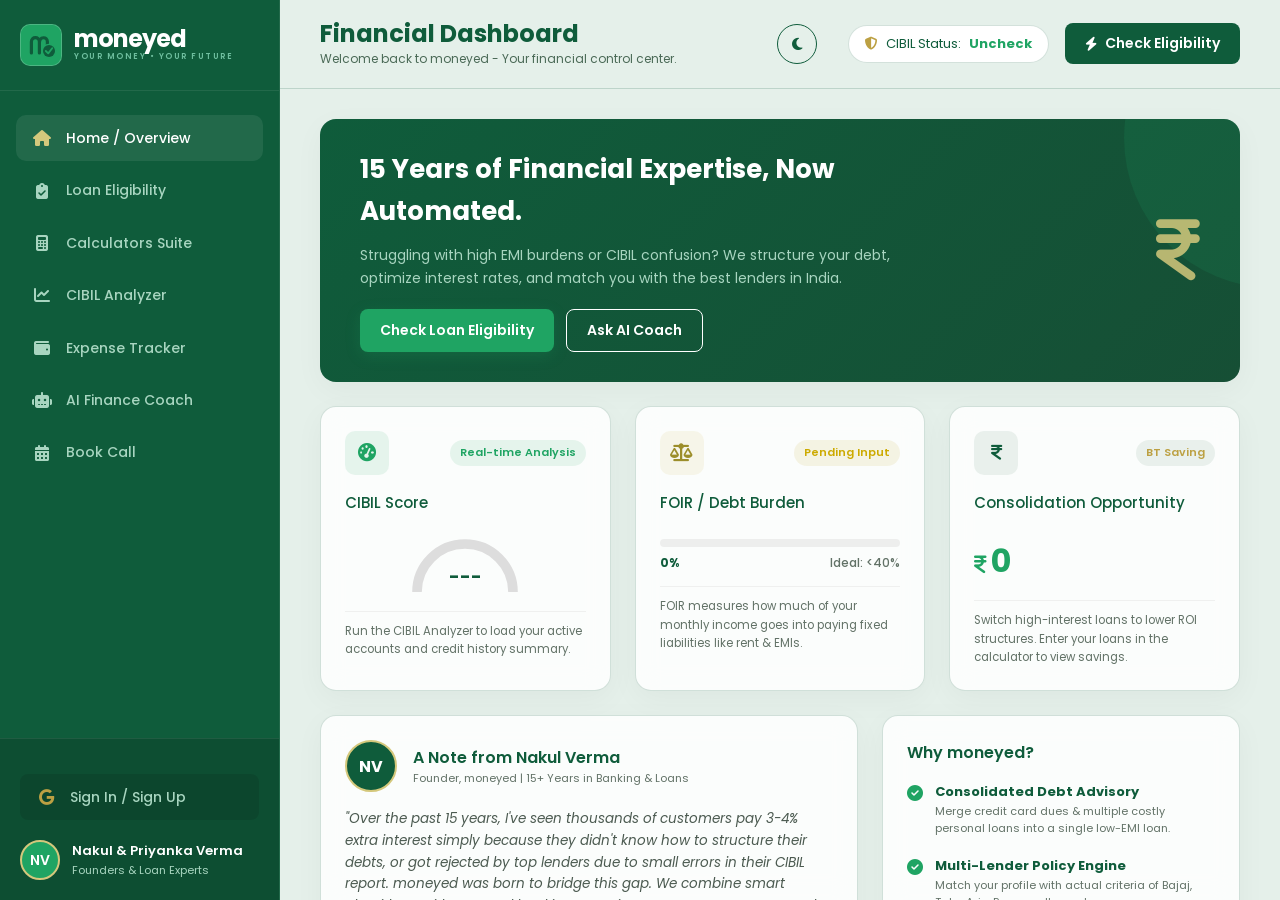
==== index.html @ 56472bcd "Initial commit for Moneyed Frontend" ====
<!DOCTYPE html>
<html lang="en">
<head>
    <meta charset="UTF-8">
    <meta name="viewport" content="width=device-width, initial-scale=1.0">
    <title>moneyed | Premium Personal Finance & Loan Structuring</title>
    <meta name="description" content="Structure your debt, check loan eligibility across top Indian lenders, optimize interest rates, and analyze your CIBIL score. 15 years of loan expertise.">
    <!-- Google Fonts -->
    <link rel="preconnect" href="https://fonts.googleapis.com">
    <link rel="preconnect" href="https://fonts.gstatic.com" crossorigin>
    <link href="https://fonts.googleapis.com/css2?family=Poppins:wght@300;400;500;600;700&display=swap" rel="stylesheet">
    <!-- FontAwesome for Premium Icons -->
    <link rel="stylesheet" href="https://cdnjs.cloudflare.com/ajax/libs/font-awesome/6.4.0/css/all.min.css">
    <!-- Chart.js for Doughnut Analytics -->
    <script src="https://cdn.jsdelivr.net/npm/chart.js"></script>
    <!-- SheetJS for Excel Export -->
    <script src="https://cdn.sheetjs.com/xlsx-latest/package/dist/xlsx.full.min.js"></script>
    <!-- Custom CSS -->
    <link rel="stylesheet" href="style.css">
    <!-- Firebase Core JS SDK (For Database Launch) -->
    <script src="https://www.gstatic.com/firebasejs/9.6.10/firebase-app-compat.js"></script>
    <script src="https://www.gstatic.com/firebasejs/9.6.10/firebase-auth-compat.js"></script>
    <script src="https://www.gstatic.com/firebasejs/9.6.10/firebase-database-compat.js"></script>
</head>
<body class="theme-deep-green">
    <div class="app-container">
        <!-- Sidebar Navigation -->
        <aside class="sidebar" id="app-sidebar">
            <div class="sidebar-header">
                <div class="logo-container" id="desktop-sidebar-toggle" style="cursor: pointer; position: relative;">
                    <div class="logo-icon">
                        <svg viewBox="0 0 100 100" class="logo-svg" style="height: 40px; width: 40px; display: block;">
                            <rect x="0" y="0" width="100" height="100" rx="25" fill="var(--logo-icon-bg)"/>
                            <path d="M 26 70 V 42 C 26 28, 46 28, 46 42 V 70 M 46 45 C 46 28, 66 28, 66 42 V 52" stroke="var(--logo-icon-fg)" stroke-width="8" stroke-linecap="round" fill="none"/>
                            <circle cx="70" cy="65" r="18" fill="var(--logo-icon-bg)"/>
                            <circle cx="70" cy="65" r="15" fill="var(--logo-icon-fg)"/>
                            <path d="M 62 65 L 68 71 L 78 58" stroke="var(--logo-icon-bg)" stroke-width="4.5" stroke-linecap="round" stroke-linejoin="round" fill="none"/>
                        </svg>
                    </div>
                    <div class="logo-text">
                        <span class="brand-name">moneyed</span>
                        <span class="brand-tagline">YOUR MONEY • YOUR FUTURE</span>
                    </div>
                    <div class="sidebar-toggle-btn">
                        <i class="fa-solid fa-chevron-left"></i>
                    </div>
                </div>
            </div>
            
            <nav class="sidebar-menu">
                <ul class="nav-list">
                    <li class="nav-item active" data-tab="home-tab">
                        <a href="#" class="nav-link"><i class="fa-solid fa-house"></i><span>Home / Overview</span></a>
                    </li>
                    <li class="nav-item" data-tab="eligibility-tab">
                        <a href="#" class="nav-link"><i class="fa-solid fa-clipboard-check"></i><span>Loan Eligibility</span></a>
                    </li>
                    <li class="nav-item" data-tab="calculators-tab">
                        <a href="#" class="nav-link"><i class="fa-solid fa-calculator"></i><span>Calculators Suite</span></a>
                    </li>
                    <li class="nav-item" data-tab="cibil-tab">
                        <a href="#" class="nav-link"><i class="fa-solid fa-chart-line"></i><span>CIBIL Analyzer</span></a>
                    </li>
                    <li class="nav-item" data-tab="expenses-tab">
                        <a href="#" class="nav-link"><i class="fa-solid fa-wallet"></i><span>Expense Tracker</span></a>
                    </li>
                    <li class="nav-item" data-tab="ai-coach-tab">
                        <a href="#" class="nav-link"><i class="fa-solid fa-robot"></i><span>AI Finance Coach</span></a>
                    </li>
                    <li class="nav-item" data-tab="booking-tab">
                        <a href="#" class="nav-link"><i class="fa-solid fa-calendar-days"></i><span>Book Call</span></a>
                    </li>
                    <li class="nav-item" data-tab="crm-tab" id="nav-crm-item" style="display: none;">
                        <a href="#" class="nav-link"><i class="fa-solid fa-briefcase"></i><span>CRM Console</span></a>
                    </li>
                </ul>
            </nav>
            
            <div class="sidebar-footer">
                <ul class="nav-list" style="margin-top: 15px;">
                    <li class="nav-item" id="login-btn-container" onclick="openLoginModal()" style="cursor: pointer; background: rgba(0,0,0,0.1); border-radius: 8px;">
                        <a class="nav-link"><i class="fa-brands fa-google text-gold"></i><span>Sign In / Sign Up</span></a>
                    </li>
                </ul>
                <div class="founder-profile margin-top-md">
                    <div class="profile-avatar">NV</div>
                    <div class="profile-info">
                        <p class="profile-name" style="font-size: 13px;">Nakul & Priyanka Verma</p>
                        <p class="profile-title">Founders & Loan Experts</p>
                    </div>
                </div>
            </div>
        </aside>

        <!-- Main Content Area -->
        <main class="main-content">
            <!-- Top Header Bar -->
            <header class="top-header">
                <div class="mobile-toggle" id="sidebar-toggle">
                    <i class="fa-solid fa-bars"></i>
                </div>
                <div class="header-welcome">
                    <h1 id="page-title">Financial Dashboard</h1>
                    <p class="header-subtitle">Welcome back to moneyed - Your financial control center.</p>
                </div>
                <div class="header-actions">
                    <button class="btn btn-outline" id="theme-toggle-btn" onclick="toggleTheme()" style="border-radius: 50%; width: 40px; height: 40px; padding: 0; display: flex; justify-content: center; align-items: center; margin-right: 15px;">
                        <i class="fa-solid fa-moon"></i>
                    </button>
                    <div class="cibil-pill shadow-soft">
                        <i class="fa-solid fa-shield-halved text-gold"></i>
                        <span>CIBIL Status: </span>
                        <strong id="topbar-cibil">Uncheck</strong>
                    </div>
                    <button class="btn btn-primary" id="topbar-cta" onclick="switchTab('eligibility-tab')">
                        <i class="fa-solid fa-bolt"></i> Check Eligibility
                    </button>
                </div>
            </header>

            <!-- Active Tab Container -->
            <div class="tab-content-container" id="tab-container">
                
                <!-- 1. HOME / OVERVIEW TAB -->
                <section class="tab-pane active" id="home-tab">
                    <div class="welcome-banner">
                        <div class="banner-body">
                            <h2>15 Years of Financial Expertise, Now Automated.</h2>
                            <p>Struggling with high EMI burdens or CIBIL confusion? We structure your debt, optimize interest rates, and match you with the best lenders in India.</p>
                            <div class="banner-actions">
                                <button class="btn btn-accent" onclick="switchTab('eligibility-tab')">Check Loan Eligibility</button>
                                <button class="btn btn-outline-white" onclick="switchTab('ai-coach-tab')">Ask AI Coach</button>
                            </div>
                        </div>
                        <div class="banner-visual">
                            <i class="fa-solid fa-indian-rupee-sign banner-big-icon animated-rupee"></i>
                        </div>
                    </div>

                    <!-- Metrics Grid -->
                    <div class="grid-3">
                        <div class="glass-card metric-card">
                            <div class="card-icon-header">
                                <div class="metric-icon green-bg"><i class="fa-solid fa-gauge-high"></i></div>
                                <span class="badge text-green">Real-time Analysis</span>
                            </div>
                            <h3>CIBIL Score</h3>
                            <div class="meter-wrapper">
                                <div class="cibil-dial">
                                    <svg viewBox="0 0 100 50" class="dial-svg">
                                        <path d="M 10 50 A 40 40 0 0 1 90 50" fill="none" stroke="#ddd" stroke-width="8" stroke-linecap="round"/>
                                        <path d="M 10 50 A 40 40 0 0 1 90 50" fill="none" stroke="var(--brand-green)" stroke-width="8" stroke-linecap="round" id="cibil-dial-fill" stroke-dasharray="126" stroke-dashoffset="126"/>
                                    </svg>
                                    <div class="dial-value" id="home-cibil-val">---</div>
                                </div>
                            </div>
                            <p class="metric-desc" id="home-cibil-desc">Run the CIBIL Analyzer to load your active accounts and credit history summary.</p>
                        </div>

                        <div class="glass-card metric-card">
                            <div class="card-icon-header">
                                <div class="metric-icon yellow-bg"><i class="fa-solid fa-scale-balanced"></i></div>
                                <span class="badge text-yellow" id="home-foir-badge">Pending Input</span>
                            </div>
                            <h3>FOIR / Debt Burden</h3>
                            <div class="foir-visual">
                                <div class="progress-bar-container">
                                    <div class="progress-bar-fill" id="home-foir-bar" style="width: 0%"></div>
                                </div>
                                <div class="foir-stats">
                                    <span class="foir-val" id="home-foir-val">0%</span>
                                    <span class="foir-limit">Ideal: <40%</span>
                                </div>
                            </div>
                            <p class="metric-desc" id="home-foir-desc">FOIR measures how much of your monthly income goes into paying fixed liabilities like rent & EMIs.</p>
                        </div>

                        <div class="glass-card metric-card">
                            <div class="card-icon-header">
                                <div class="metric-icon gold-bg"><i class="fa-solid fa-indian-rupee-sign animated-rupee"></i></div>
                                <span class="badge text-gold">BT Saving</span>
                            </div>
                            <h3>Consolidation Opportunity</h3>
                            <div class="savings-display">
                                <span class="currency-symbol"><i class="fa-solid fa-indian-rupee-sign"></i></span>
                                <span class="savings-amount" id="home-savings-val">0</span>
                            </div>
                            <p class="metric-desc" id="home-savings-desc">Switch high-interest loans to lower ROI structures. Enter your loans in the calculator to view savings.</p>
                        </div>
                    </div>

                    <!-- Founder Trust & Feature Grid -->
                    <div class="trust-grid">
                        <div style="display: grid; grid-template-columns: repeat(auto-fit, minmax(300px, 1fr)); gap: 20px;">
                            <div class="glass-card trust-card">
                                <div class="trust-header">
                                    <div class="avatar-large">NV</div>
                                    <div>
                                        <h4>A Note from Nakul Verma</h4>
                                        <p class="subtitle">Founder, moneyed | 15+ Years in Banking & Loans</p>
                                    </div>
                                </div>
                                <p class="trust-quote">"Over the past 15 years, I've seen thousands of customers pay 3-4% extra interest simply because they didn't know how to structure their debts, or got rejected by top lenders due to small errors in their CIBIL report. moneyed was born to bridge this gap. We combine smart algorithms with personal banking expertise to structure your personal finance and loans so you pay the absolute minimum interest."</p>
                                <div class="trust-stats">
                                    <div class="t-stat">
                                        <h5>15+</h5>
                                        <span>Years Experience</span>
                                    </div>
                                    <div class="t-stat">
                                        <h5><i class="fa-solid fa-indian-rupee-sign"></i>500Cr+</h5>
                                        <span>Disbursals Guided</span>
                                    </div>
                                    <div class="t-stat">
                                        <h5>5000+</h5>
                                        <span>Clients Served</span>
                                    </div>
                                </div>
                            </div>

                            <div class="glass-card trust-card">
                                <div class="trust-header">
                                    <div class="avatar-large" style="background: linear-gradient(135deg, #10b981 0%, #047857 100%);">PV</div>
                                    <div>
                                        <h4>A Note from Priyanka Verma</h4>
                                        <p class="subtitle">Co-Founder, moneyed | 10+ Years in Banking Intelligence</p>
                                    </div>
                                </div>
                                <p class="trust-quote">"With over a decade of deep banking intelligence, I've realized that true financial freedom isn't just about earning more, it's about optimizing what you owe. At moneyed, we're bringing elite financial structuring directly to you. Our mission is to pass on our deep institutional knowledge and intelligence to ensure that you are always one step ahead in your financial journey."</p>
                                <div class="trust-stats">
                                    <div class="t-stat">
                                        <h5>10+</h5>
                                        <span>Years Experience</span>
                                    </div>
                                    <div class="t-stat">
                                        <h5><i class="fa-solid fa-brain"></i></h5>
                                        <span>Banking Intelligence</span>
                                    </div>
                                    <div class="t-stat">
                                        <h5><i class="fa-solid fa-shield-halved"></i></h5>
                                        <span>Risk Mitigation</span>
                                    </div>
                                </div>
                            </div>
                        </div>

                        <div class="glass-card feature-highlights">
                            <h4>Why moneyed?</h4>
                            <ul class="feature-checklist">
                                <li>
                                    <i class="fa-solid fa-circle-check text-green"></i>
                                    <div>
                                        <strong>Consolidated Debt Advisory</strong>
                                        <p>Merge credit card dues & multiple costly personal loans into a single low-EMI loan.</p>
                                    </div>
                                </li>
                                <li>
                                    <i class="fa-solid fa-circle-check text-green"></i>
                                    <div>
                                        <strong>Multi-Lender Policy Engine</strong>
                                        <p>Match your profile with actual criteria of Bajaj, Tata, Axis, Poonawalla, and more.</p>
                                    </div>
                                </li>
                                <li>
                                    <i class="fa-solid fa-circle-check text-green"></i>
                                    <div>
                                        <strong>Compliant & Consent-Driven</strong>
                                        <p>We respect the DPDP Act. Your financial details are safe, secure, and used only with consent.</p>
                                    </div>
                                </li>
                            </ul>
                        </div>
                    </div>
                </section>

                <!-- 2. LOAN ELIGIBILITY TAB -->
                <section class="tab-pane" id="eligibility-tab">
                    <div class="glass-card main-form-card">
                        <div class="wizard-header">
                            <h2>Loan Eligibility Check</h2>
                            <p>Find out which top lenders will approve your loan request instantly based on credit parameters.</p>
                            <!-- Wizard Steps Indicators -->
                            <div class="wizard-steps">
                                <div class="step-indicator active" id="step-ind-1"><span>1</span> Personal</div>
                                <div class="step-indicator" id="step-ind-2"><span>2</span> Income</div>
                                <div class="step-indicator" id="step-ind-3"><span>3</span> Credit</div>
                            </div>
                        </div>

                        <form id="eligibility-form" onsubmit="event.preventDefault();">
                            <!-- Wizard Step 1: Personal Details -->
                            <div class="wizard-step active" id="wizard-step-1">
                                <div class="form-grid">
                                    <div class="form-group">
                                        <label for="elig-name">Full Name *</label>
                                        <input type="text" id="elig-name" class="form-input" placeholder="e.g. Rahul Sharma" required>
                                    </div>
                                    <div class="form-group">
                                        <label for="elig-phone">Mobile Number *</label>
                                        <input type="tel" id="elig-phone" class="form-input" placeholder="10-digit number" pattern="[0-9]{10}" required>
                                    </div>
                                    <div class="form-group position-relative">
                                        <label for="elig-city">City *</label>
                                        <input type="text" id="elig-city" class="form-input" placeholder="Type city name..." autocomplete="off" required>
                                        <div id="city-autocomplete-list" class="autocomplete-items hidden"></div>
                                    </div>
                                    <div class="form-group">
                                        <label for="elig-emp-type">Employment Type *</label>
                                        <select id="elig-emp-type" class="form-input" required>
                                            <option value="">Select Option</option>
                                            <option value="salaried">Salaried Employee</option>
                                            <option value="self-employed">Self Employed / Business</option>
                                        </select>
                                    </div>
                                </div>
                                <div class="wizard-buttons">
                                    <div></div> <!-- spacer -->
                                    <button type="button" class="btn btn-primary" onclick="nextWizardStep(2)">Next <i class="fa-solid fa-arrow-right"></i></button>
                                </div>
                            </div>

                            <!-- Wizard Step 2: Income & Employment -->
                            <div class="wizard-step" id="wizard-step-2">
                                <div class="form-grid">
                                    <div class="form-group" id="group-income">
                                        <label for="elig-income" id="label-income">Net Monthly Take-Home (<i class="fa-solid fa-indian-rupee-sign" style="font-size: 0.9em;"></i>) *</label>
                                        <input type="number" id="elig-income" class="form-input" placeholder="e.g. 75000" min="0" required>
                                    </div>
                                    <div class="form-group">
                                        <label for="elig-company" id="label-company">Company Name *</label>
                                        <input type="text" id="elig-company" class="form-input" placeholder="e.g. TCS, Infosys" required>
                                    </div>
                                    <div class="form-group" id="group-company-cat">
                                        <label for="elig-company-cat">Employer Category *</label>
                                        <select id="elig-company-cat" class="form-input">
                                            <option value="A">Category A (Top Corporate / MNC)</option>
                                            <option value="B">Category B (Mid Size / Public Ltd)</option>
                                            <option value="C">Category C (Small Enterprises)</option>
                                            <option value="D">Others / Proprietary</option>
                                        </select>
                                    </div>
                                    <div class="form-group" id="group-business-type" style="display: none;">
                                        <label for="elig-business-type">Business Type *</label>
                                        <select id="elig-business-type" class="form-input">
                                            <option value="Proprietorship">Proprietorship</option>
                                            <option value="Partnership">Partnership</option>
                                            <option value="Pvt Ltd">Pvt Ltd</option>
                                            <option value="LLP">LLP</option>
                                        </select>
                                    </div>
                                    <div class="form-group" id="group-vintage" style="display: none;">
                                        <label for="elig-vintage">Business Vintage (Years) *</label>
                                        <input type="number" id="elig-vintage" class="form-input" placeholder="e.g. 3" min="0">
                                    </div>
                                    <div class="form-group">
                                        <label for="elig-loan-req">Required Loan Amount (<i class="fa-solid fa-indian-rupee-sign" style="font-size: 0.9em;"></i>) *</label>
                                        <input type="number" id="elig-loan-req" class="form-input" placeholder="e.g. 500000" min="0" required>
                                    </div>
                                </div>
                                <div class="wizard-buttons">
                                    <button type="button" class="btn btn-outline" onclick="prevWizardStep(1)"><i class="fa-solid fa-arrow-left"></i> Previous</button>
                                    <button type="button" class="btn btn-primary" onclick="nextWizardStep(3)">Next <i class="fa-solid fa-arrow-right"></i></button>
                                </div>
                            </div>

                            <!-- Wizard Step 3: Credit & Pincode -->
                            <div class="wizard-step" id="wizard-step-3">
                                <div class="form-grid">
                                    <div class="form-group">
                                        <label for="elig-cibil">Estimated CIBIL Score *</label>
                                        <input type="number" id="elig-cibil" class="form-input" placeholder="e.g. 750" min="300" max="900" required>
                                        <small class="form-hint">Don't know? Guess or use the CIBIL Analyzer tab.</small>
                                    </div>
                                    <div class="form-group">
                                        <label for="elig-obligations">Total Existing Monthly EMIs (<i class="fa-solid fa-indian-rupee-sign" style="font-size: 0.9em;"></i>) *</label>
                                        <input type="number" id="elig-obligations" class="form-input" placeholder="Total of all current loan EMIs" min="0" required>
                                    </div>
                                    <div class="form-group">
                                        <label for="elig-pincode">Pincode *</label>
                                        <input type="text" id="elig-pincode" class="form-input" placeholder="6-digit pincode" pattern="[0-9]{6}" required>
                                    </div>
                                </div>
                                
                                <div class="consent-box">
                                    <label class="checkbox-container">
                                        <input type="checkbox" id="elig-consent" required>
                                        <span class="checkmark-box"></span>
                                        <span class="consent-text">I authorize moneyed to check my eligibility and store this information securely in compliance with the DPDP Act. We do not sell your data.</span>
                                    </label>
                                </div>

                                <div class="wizard-buttons">
                                    <button type="button" class="btn btn-outline" onclick="prevWizardStep(2)"><i class="fa-solid fa-arrow-left"></i> Previous</button>
                                    <button type="submit" class="btn btn-accent" id="submit-eligibility-btn" onclick="processEligibility()">Calculate Eligibility <i class="fa-solid fa-calculator"></i></button>
                                </div>
                            </div>
                        </form>
                    </div>

                    <!-- Eligibility Results Panel (Hidden initially) -->
                    <div id="eligibility-results" class="results-panel hidden">
                        <div class="glass-card">
                            <div class="results-header">
                                <div>
                                    <h3>Eligibility Engine Results</h3>
                                    <p>Based on your profile details and lender algorithms.</p>
                                </div>
                                <div class="lead-id-pill">Lead Registered</div>
                            </div>
                            
                            <div class="summary-pill-container">
                                <div class="summary-pill">
                                    <span>Net Salary: </span>
                                    <strong id="res-salary"><i class="fa-solid fa-indian-rupee-sign"></i>0</strong>
                                </div>
                                <div class="summary-pill">
                                    <span>Current FOIR: </span>
                                    <strong id="res-foir">0%</strong>
                                </div>
                                <div class="summary-pill">
                                    <span>Estimated CIBIL: </span>
                                    <strong id="res-cibil">0</strong>
                                </div>
                            </div>

                            <div class="lender-matches-list" id="lender-matches-list">
                                <!-- Matched lenders injected here by Javascript -->
                            </div>

                            <div class="elig-cta-box">
                                <div class="cta-text">
                                    <h4>Need a Customized Debt Structure or Help?</h4>
                                    <p>Talk directly with Nakul Verma to optimize your eligibility, consolidate existing liabilities, or complete manual submission.</p>
                                </div>
                                <button class="btn btn-accent" onclick="switchTab('booking-tab')"><i class="fa-solid fa-calendar-check"></i> Book Advisory Call</button>
                            </div>
                        </div>
                    </div>
                </section>

                <!-- 3. CALCULATORS SUITE TAB -->
                <section class="tab-pane" id="calculators-tab">
                    <!-- Calculator Sub Navigation -->
                    <div class="calculator-sub-tabs">
                        <button class="sub-tab-btn active" data-subtab="emi-calc-pane">EMI Calculator</button>
                        <button class="sub-tab-btn" data-subtab="bt-calc-pane">Balance Transfer Savings</button>
                        <button class="sub-tab-btn" data-subtab="foir-calc-pane">FOIR Calculator</button>
                        <button class="sub-tab-btn" data-subtab="part-payment-calc-pane">Part-Payment Calculator</button>
                        <button class="sub-tab-btn" data-subtab="od-calc-pane">Hybrid OD Calculator</button>
                    </div>

                    <!-- SUB-PANE 1: EMI CALCULATOR -->
                    <div class="sub-tab-pane active" id="emi-calc-pane">
                        <div class="grid-2">
                            <div class="glass-card">
                                <h3>EMI Calculator</h3>
                                <p class="card-subtitle">Calculate monthly payments, total interest, and payout breakups.</p>
                                
                                <div class="form-group margin-top-md">
                                    <div class="slider-header">
                                        <label for="emi-amount">Loan Amount (<i class="fa-solid fa-indian-rupee-sign" style="font-size: 0.9em;"></i>)</label>
                                        <span class="slider-val-box"><i class="fa-solid fa-indian-rupee-sign" style="font-size: 0.9em; margin-right: 2px;"></i> <input type="number" id="emi-amount-val" value="500000" min="10000" max="10000000"></span>
                                    </div>
                                    <input type="range" id="emi-amount" class="slider-input" min="10000" max="5000000" step="10000" value="500000">
                                </div>

                                <div class="form-group">
                                    <div class="slider-header">
                                        <label for="emi-roi">Rate of Interest (% p.a.)</label>
                                        <span class="slider-val-box"><input type="number" id="emi-roi-val" value="10.5" step="0.1" min="5" max="36">%</span>
                                    </div>
                                    <input type="range" id="emi-roi" class="slider-input" min="5" max="25" step="0.1" value="10.5">
                                </div>

                                <div class="form-group">
                                    <div class="slider-header">
                                        <label for="emi-tenure">Tenure (Years)</label>
                                        <span class="slider-val-box"><input type="number" id="emi-tenure-val" value="5" min="1" max="30"> Yrs</span>
                                    </div>
                                    <input type="range" id="emi-tenure" class="slider-input" min="1" max="25" step="1" value="5">
                                </div>
                            </div>

                            <div class="glass-card flex-center-content">
                                <div class="calculator-results-box text-center">
                                    <h4>Your Monthly EMI</h4>
                                    <div class="emi-display"><i class="fa-solid fa-indian-rupee-sign"></i> <span id="calc-emi-result">10,747</span></div>
                                    
                                    <div class="calc-breakdown-grid">
                                        <div class="breakdown-item">
                                            <span>Principal Amount</span>
                                            <strong id="calc-principal-result"><i class="fa-solid fa-indian-rupee-sign" style="font-size: 0.9em; margin-right: 2px;"></i>5,00,000</strong>
                                        </div>
                                        <div class="breakdown-item">
                                            <span>Total Interest</span>
                                            <strong class="text-gold" id="calc-interest-result"><i class="fa-solid fa-indian-rupee-sign" style="font-size: 0.9em; margin-right: 2px;"></i>1,44,817</strong>
                                        </div>
                                        <div class="breakdown-item">
                                            <span>Total Payable</span>
                                            <strong class="text-green" id="calc-payable-result"><i class="fa-solid fa-indian-rupee-sign" style="font-size: 0.9em; margin-right: 2px;"></i>6,44,817</strong>
                                        </div>
                                    </div>
                                    <button class="btn btn-primary margin-top-md" onclick="switchTab('eligibility-tab')">Check Lender Match</button>
                                </div>
                            </div>
                        </div>
                        
                        <!-- Amortization Schedule -->
                        <div class="schedule-container margin-top-lg glass-card" id="emi-schedule-container">
                            <div class="schedule-header flex-between" style="display: flex; justify-content: space-between; align-items: center; margin-bottom: 1rem;">
                                <h3>Amortization Schedule</h3>
                                <div class="export-actions" style="display: flex; gap: 0.5rem;">
                                    <button class="btn btn-outline" style="padding: 0.4rem 0.8rem; font-size: 0.9em;" onclick="exportSchedule('emi', 'pdf')"><i class="fa-solid fa-file-pdf text-red" style="color: #dc3545;"></i> PDF</button>
                                    <button class="btn btn-outline" style="padding: 0.4rem 0.8rem; font-size: 0.9em;" onclick="exportSchedule('emi', 'excel')"><i class="fa-solid fa-file-excel text-green" style="color: #198754;"></i> Excel</button>
                                </div>
                            </div>
                            <div class="table-responsive" style="overflow-x: auto; max-height: 400px;">
                                <table class="schedule-table w-100" id="emi-schedule-table">
                                    <thead>
                                        <tr>
                                            <th>Month</th>
                                            <th>Opening Bal</th>
                                            <th>EMI</th>
                                            <th>Interest</th>
                                            <th>Principal</th>
                                            <th>Closing Bal</th>
                                        </tr>
                                    </thead>
                                    <tbody id="emi-schedule-body">
                                    </tbody>
                                </table>
                            </div>
                        </div>
                    </div>

                    <!-- SUB-PANE 2: BALANCE TRANSFER / DEBT CONSOLIDATION -->
                    <div class="sub-tab-pane" id="bt-calc-pane">
                        <div class="grid-2">
                            <div class="glass-card">
                                <h3>Debt Consolidation & Balance Transfer Saver</h3>
                                <p class="card-subtitle">Calculate how much money you can save by moving high cost debts to a consolidated structure.</p>
                                
                                <div class="form-group margin-top-md">
                                    <label for="bt-current-pos">Outstanding Principal Amount (<i class="fa-solid fa-indian-rupee-sign" style="font-size: 0.9em;"></i>)</label>
                                    <input type="number" id="bt-current-pos" class="form-input" placeholder="e.g. 800000" value="800000">
                                </div>
                                <div class="form-grid">
                                    <div class="form-group">
                                        <label for="bt-current-roi">Current Interest Rate (% p.a.)</label>
                                        <input type="number" id="bt-current-roi" class="form-input" placeholder="e.g. 16.5" value="16.5" step="0.1">
                                    </div>
                                    <div class="form-group">
                                        <label for="bt-current-months">Remaining Tenure (Months)</label>
                                        <input type="number" id="bt-current-months" class="form-input" placeholder="e.g. 48" value="48">
                                    </div>
                                </div>
                                <hr class="divider">
                                <div class="form-grid">
                                    <div class="form-group">
                                        <label for="bt-target-roi">New/Target Interest Rate (% p.a.)</label>
                                        <input type="number" id="bt-target-roi" class="form-input" placeholder="e.g. 10.75" value="10.75" step="0.1">
                                    </div>
                                    <div class="form-group">
                                        <label for="bt-target-months">New Tenure (Months)</label>
                                        <input type="number" id="bt-target-months" class="form-input" placeholder="Keep same or consolidate" value="48">
                                    </div>
                                </div>
                            </div>

                            <div class="glass-card flex-center-content bg-gradient-premium">
                                <div class="calculator-results-box text-center">
                                    <i class="fa-solid fa-indian-rupee-sign animated-rupee visual-icon-glow"></i>
                                    <h4>Total Interest Savings</h4>
                                    <div class="savings-large"><i class="fa-solid fa-indian-rupee-sign"></i> <span id="bt-savings-result">1,09,475</span></div>
                                    
                                    <div class="calc-breakdown-grid margin-top-md">
                                        <div class="breakdown-item">
                                            <span>Current EMI</span>
                                            <strong id="bt-current-emi"><i class="fa-solid fa-indian-rupee-sign" style="font-size: 0.9em; margin-right: 2px;"></i>23,017</strong>
                                        </div>
                                        <div class="breakdown-item">
                                            <span>New EMI</span>
                                            <strong class="text-green" id="bt-new-emi"><i class="fa-solid fa-indian-rupee-sign" style="font-size: 0.9em; margin-right: 2px;"></i>20,578</strong>
                                        </div>
                                        <div class="breakdown-item">
                                            <span>Monthly Saved</span>
                                            <strong class="text-gold" id="bt-monthly-saving"><i class="fa-solid fa-indian-rupee-sign" style="font-size: 0.9em; margin-right: 2px;"></i>2,439 / mo</strong>
                                        </div>
                                    </div>
                                    <p class="savings-disclaimer">By restructuring, your overall loan interest burden drops, yielding a net positive cash flow immediately.</p>
                                    <button class="btn btn-accent" onclick="applyForBT()"><i class="fa-solid fa-arrow-right-arrow-left"></i> Apply for Balance Transfer</button>
                                </div>
                            </div>
                        </div>
                    </div>

                    <!-- SUB-PANE 3: FOIR CALCULATOR -->
                    <div class="sub-tab-pane" id="foir-calc-pane">
                        <div class="grid-2">
                            <div class="glass-card">
                                <h3>FOIR (Fixed Obligation to Income Ratio)</h3>
                                <p class="card-subtitle">Lenders check FOIR to decide your repayment capacity. Keeping it below 40% ensures high approval rates.</p>
                                
                                <div class="form-group margin-top-md">
                                    <label for="foir-income">Net Monthly Income (<i class="fa-solid fa-indian-rupee-sign" style="font-size: 0.9em;"></i>)</label>
                                    <input type="number" id="foir-income" class="form-input" value="100000" id="foir-income-input">
                                </div>
                                <div class="form-grid">
                                    <div class="form-group">
                                        <label for="foir-rent">Rent / Home Loan EMI (<i class="fa-solid fa-indian-rupee-sign" style="font-size: 0.9em;"></i>)</label>
                                        <input type="number" id="foir-rent" class="form-input" value="20000" id="foir-rent-input">
                                    </div>
                                    <div class="form-group">
                                        <label for="foir-other-emi">Other Active EMIs (<i class="fa-solid fa-indian-rupee-sign" style="font-size: 0.9em;"></i>)</label>
                                        <input type="number" id="foir-other-emi" class="form-input" value="15000" id="foir-other-emi-input">
                                    </div>
                                </div>
                                <div class="form-group">
                                    <label for="foir-cc-due">Credit Cards Outstanding Total (<i class="fa-solid fa-indian-rupee-sign" style="font-size: 0.9em;"></i>)</label>
                                    <input type="number" id="foir-cc-due" class="form-input" value="40000" id="foir-cc-due-input">
                                    <small class="form-hint">Lenders calculate 5% of your card outstanding as monthly obligation.</small>
                                </div>
                            </div>

                            <div class="glass-card flex-center-content">
                                <div class="calculator-results-box text-center">
                                    <h4>Your FOIR Score</h4>
                                    <div class="foir-meter-container">
                                        <div class="foir-val-big" id="foir-result-val">37%</div>
                                        <span class="badge text-green" id="foir-status-badge">Safe Profile</span>
                                    </div>
                                    
                                    <div class="foir-alert-box" id="foir-alert-text">
                                        Your fixed obligations constitute 37% of your net income. This is considered healthy, and you have significant borrowing bandwidth.
                                    </div>
                                    
                                    <button class="btn btn-outline" onclick="syncFoirToDashboard()">Sync to Dashboard</button>
                                </div>
                            </div>
                        </div>
                    </div>
                    <!-- SUB-PANE 4: PART-PAYMENT CALCULATOR -->
                    <div class="sub-tab-pane" id="part-payment-calc-pane">
                        <div class="grid-2">
                            <div class="glass-card">
                                <h3>Part-Payment Savings Calculator</h3>
                                <p class="card-subtitle">See how making a lump sum part-payment reduces your total interest and loan tenure.</p>
                                
                                <div class="form-group margin-top-md">
                                    <label for="pp-principal">Outstanding Principal (<i class="fa-solid fa-indian-rupee-sign" style="font-size: 0.9em;"></i>)</label>
                                    <input type="number" id="pp-principal" class="form-input" value="1000000">
                                </div>
                                <div class="form-grid">
                                    <div class="form-group">
                                        <label for="pp-roi">Interest Rate (% p.a.)</label>
                                        <input type="number" id="pp-roi" class="form-input" value="10.5" step="0.1">
                                    </div>
                                    <div class="form-group">
                                        <label for="pp-months">Remaining Tenure (Months)</label>
                                        <input type="number" id="pp-months" class="form-input" value="60">
                                    </div>
                                </div>
                                <hr class="divider">
                                <div class="form-group">
                                    <label>Add Custom Part Payments?</label>
                                    <select id="pp-toggle" class="form-input" onchange="window.togglePP()">
                                        <option value="no">No</option>
                                        <option value="yes">Yes, edit monthly schedule below</option>
                                    </select>
                                    <small class="form-hint margin-top-sm" style="display:block; color:var(--deep-green);">Scroll down to the Amortization Schedule to enter custom part-payments month-by-month. It will auto-calculate!</small>
                                </div>
                                <input type="hidden" id="pp-amount" value="0">
                            </div>

                            <div class="glass-card flex-center-content bg-gradient-premium">
                                <div class="calculator-results-box text-center">
                                    <i class="fa-solid fa-indian-rupee-sign animated-rupee visual-icon-glow"></i>
                                    <h4>Total Interest Saved</h4>
                                    <div class="savings-large text-green"><i class="fa-solid fa-indian-rupee-sign"></i> <span id="pp-interest-saved">0</span></div>
                                    
                                    <div class="calc-breakdown-grid margin-top-md">
                                        <div class="breakdown-item">
                                            <span>Current Interest</span>
                                            <strong id="pp-old-interest"><i class="fa-solid fa-indian-rupee-sign" style="font-size: 0.9em;"></i>0</strong>
                                        </div>
                                        <div class="breakdown-item">
                                            <span>New Interest</span>
                                            <strong id="pp-new-interest"><i class="fa-solid fa-indian-rupee-sign" style="font-size: 0.9em;"></i>0</strong>
                                        </div>
                                        <div class="breakdown-item">
                                            <span>Tenure Reduced By</span>
                                            <strong class="text-gold" id="pp-tenure-saved">0 Months</strong>
                                        </div>
                                    </div>
                                    <p class="savings-disclaimer">Assume EMI remains the same. Part-payment directly reduces principal, shortening tenure.</p>
                                </div>
                            </div>
                        </div>
                        
                        <!-- Amortization Schedule -->
                        <div class="schedule-container margin-top-lg glass-card" id="pp-schedule-container">
                            <div class="schedule-header flex-between" style="display: flex; justify-content: space-between; align-items: center; margin-bottom: 1rem;">
                                <h3>Amortization Schedule</h3>
                                <div class="export-actions" style="display: flex; gap: 0.5rem;">
                                    <button class="btn btn-outline" style="padding: 0.4rem 0.8rem; font-size: 0.9em;" onclick="exportSchedule('pp', 'pdf')"><i class="fa-solid fa-file-pdf text-red" style="color: #dc3545;"></i> PDF</button>
                                    <button class="btn btn-outline" style="padding: 0.4rem 0.8rem; font-size: 0.9em;" onclick="exportSchedule('pp', 'excel')"><i class="fa-solid fa-file-excel text-green" style="color: #198754;"></i> Excel</button>
                                </div>
                            </div>
                            <div class="table-responsive" style="overflow-x: auto; max-height: 400px;">
                                <table class="schedule-table w-100" id="pp-schedule-table">
                                    <thead>
                                        <tr>
                                            <th>Month</th>
                                            <th>Opening Bal</th>
                                            <th>EMI</th>
                                            <th>Part Payment</th>
                                            <th>Interest</th>
                                            <th>Principal</th>
                                            <th>Closing Bal</th>
                                        </tr>
                                    </thead>
                                    <tbody id="pp-schedule-body">
                                    </tbody>
                                </table>
                            </div>
                        </div>
                    </div>

                    <!-- SUB-PANE 5: HYBRID OD CALCULATOR -->
                    <div class="sub-tab-pane" id="od-calc-pane">
                        <div class="grid-2">
                            <div class="glass-card">
                                <h3>Hybrid Dropline Overdraft (OD)</h3>
                                <p class="card-subtitle">Fixed limit for the first <strong id="od-fixed-text-display">1 Year (12 Months)</strong>, drops monthly thereafter. Pay interest only on what you use.</p>
                                
                                <div class="form-group margin-top-md">
                                    <label for="od-limit">Total Approved Limit (<i class="fa-solid fa-indian-rupee-sign" style="font-size: 0.9em;"></i>)</label>
                                    <input type="number" id="od-limit" class="form-input" value="5000000" oninput="document.getElementById('od-withdrawn').value = this.value; window.calculateHybridOD && window.calculateHybridOD();">
                                </div>
                                <div class="form-grid">
                                    <div class="form-group">
                                        <label for="od-roi">Interest Rate (% p.a.)</label>
                                        <input type="number" id="od-roi" class="form-input" value="9.5" step="0.1">
                                    </div>
                                    <div class="form-group">
                                        <label for="od-tenure">Total Tenure (Months)</label>
                                        <input type="number" id="od-tenure" class="form-input" value="120" oninput="window.calculateHybridOD && window.calculateHybridOD();">
                                    </div>
                                </div>
                                <div class="form-grid margin-top-md">
                                    <div class="form-group">
                                        <label for="od-fixed-months">Fixed Limit Period</label>
                                        <select id="od-fixed-months" class="form-input" onchange="updateODFixedText(); window.calculateHybridOD && window.calculateHybridOD();">
                                            <option value="12" selected>1 Year (12 Months)</option>
                                            <option value="24">2 Years (24 Months)</option>
                                            <option value="36">3 Years (36 Months)</option>
                                            <option value="60">5 Years (60 Months)</option>
                                        </select>
                                    </div>
                                </div>
                                <hr class="divider">
                                <h4>Simulate Usage</h4>
                                <div class="form-grid margin-top-md">
                                    <div class="form-group">
                                        <label for="od-withdrawn">Initial Amount Withdrawn (<i class="fa-solid fa-indian-rupee-sign" style="font-size: 0.9em;"></i>)</label>
                                        <input type="number" id="od-withdrawn" class="form-input" value="5000000" readonly>
                                    </div>
                                    <div class="form-group">
                                        <label for="od-month-check">Check Limit at Month # <small style="color:var(--soft-green);">(Auto-calculated)</small></label>
                                        <input type="number" id="od-month-check" class="form-input" value="48" readonly style="background-color: rgba(0,0,0,0.05); cursor: not-allowed;">
                                    </div>
                                </div>
                                <div class="form-group margin-top-md">
                                    <label>Add Custom Transactions?</label>
                                    <select id="od-toggle" class="form-input" onchange="window.toggleOD()">
                                        <option value="no">No</option>
                                        <option value="yes">Yes, edit monthly schedule below</option>
                                    </select>
                                    <small class="form-hint margin-top-sm" style="display:block; color:var(--deep-green);">Scroll down to the OD Usage Schedule to enter custom withdrawals and part-payments month-by-month.</small>
                                </div>
                            </div>

                            <div class="glass-card flex-center-content">
                                <div class="calculator-results-box text-center">
                                    <h4>Monthly Interest Payout (Month 1)</h4>
                                    <div class="emi-display text-gold"><i class="fa-solid fa-indian-rupee-sign"></i> <span id="od-monthly-interest">0</span></div>
                                    
                                    <div class="calc-breakdown-grid margin-top-md">
                                        <div class="breakdown-item">
                                            <span>Fixed Period</span>
                                            <strong id="od-disp-fixed-period">36 Months</strong>
                                        </div>
                                        <div class="breakdown-item">
                                            <span>Limit at Month <span id="od-disp-month">48</span></span>
                                            <strong id="od-limit-at-month"><i class="fa-solid fa-indian-rupee-sign" style="font-size: 0.9em;"></i>0</strong>
                                        </div>
                                        <div class="breakdown-item">
                                            <span>Monthly Drop Amount</span>
                                            <strong class="text-red" id="od-drop-amount"><i class="fa-solid fa-indian-rupee-sign" style="font-size: 0.9em;"></i>0</strong>
                                        </div>
                                    </div>
                                    <p class="savings-disclaimer">If your drawn amount exceeds the dropped limit at any point, you must deposit the difference immediately.</p>
                                </div>
                            </div>
                        </div>
                        
                        <!-- Amortization Schedule -->
                        <div class="schedule-container margin-top-lg glass-card" id="od-schedule-container">
                            <div class="schedule-header flex-between" style="display: flex; justify-content: space-between; align-items: center; margin-bottom: 1rem;">
                                <h3>OD Usage Schedule</h3>
                                <div class="export-actions" style="display: flex; gap: 0.5rem;">
                                    <button class="btn btn-outline" style="padding: 0.4rem 0.8rem; font-size: 0.9em;" onclick="exportSchedule('od', 'pdf')"><i class="fa-solid fa-file-pdf text-red" style="color: #dc3545;"></i> PDF</button>
                                    <button class="btn btn-outline" style="padding: 0.4rem 0.8rem; font-size: 0.9em;" onclick="exportSchedule('od', 'excel')"><i class="fa-solid fa-file-excel text-green" style="color: #198754;"></i> Excel</button>
                                </div>
                            </div>
                            <div class="table-responsive" style="overflow-x: auto; max-height: 400px;">
                                <table class="schedule-table w-100" id="od-schedule-table">
                                    <thead>
                                        <tr>
                                            <th>Month</th>
                                            <th>DropLine Limit</th>
                                            <th>Limit Drop</th>
                                            <th>Available Limit</th>
                                            <th>Opening Principal</th>
                                            <th>Withdrawal</th>
                                            <th>Part Payment</th>
                                            <th>Installment</th>
                                            <th>Principal</th>
                                            <th>Interest</th>
                                            <th>Closing Principal</th>
                                        </tr>
                                    </thead>
                                    <tbody id="od-schedule-body">
                                    </tbody>
                                </table>
                            </div>
                        </div>
                    </div>
                </section>

                <!-- 4. CIBIL ANALYZER TAB -->
                <section class="tab-pane" id="cibil-tab">
                    <div class="grid-3-2">
                        <!-- Left Panel: Input & Mock Upload -->
                        <div class="glass-card">
                            <h3>CIBIL Report Analyzer</h3>
                            <p class="card-subtitle">Simulate credit statement parsing. Upload a PDF report or manually declare accounts to identify errors, late fees, and overdue flags.</p>
                            
                            <div class="upload-zone" id="cibil-drop-zone">
                                <i class="fa-solid fa-file-pdf pdf-upload-icon"></i>
                                <h4>Drag & Drop CIBIL PDF Report</h4>
                                <p>or click to select file from device</p>
                                <span class="upload-badge">Secure DPDP Parsing</span>
                                <input type="file" id="cibil-file-input" style="display:none;" accept=".pdf">
                            </div>

                            <div class="or-separator"><span>OR MANUALLY ENTER</span></div>

                            <div class="manual-cibil-inputs">
                                <div class="form-grid">
                                    <div class="form-group">
                                        <label for="cibil-manual-score">Estimated Credit Score</label>
                                        <input type="number" id="cibil-manual-score" class="form-input" value="680" min="300" max="900">
                                    </div>
                                    <div class="form-group">
                                        <label for="cibil-manual-enq">Recent Enquiries (Last 90 days)</label>
                                        <input type="number" id="cibil-manual-enq" class="form-input" value="6" min="0">
                                    </div>
                                </div>
                                <div class="form-grid">
                                    <div class="form-group">
                                        <label for="cibil-manual-overdue">Active Overdue / Written-Off?</label>
                                        <select id="cibil-manual-overdue" class="form-input">
                                            <option value="no">No, clean history</option>
                                            <option value="yes">Yes, active delay/settlement</option>
                                        </select>
                                    </div>
                                    <div class="form-group">
                                        <label for="cibil-manual-cc-util">Credit Card Utilization (%)</label>
                                        <input type="number" id="cibil-manual-cc-util" class="form-input" value="55" min="0" max="100">
                                    </div>
                                </div>
                                <button class="btn btn-primary btn-full" onclick="analyzeCibilData()"><i class="fa-solid fa-magnifying-glass-chart"></i> Run CIBIL Assessment</button>
                            </div>
                        </div>

                        <!-- Right Panel: CIBIL Analysis Output -->
                        <div class="glass-card" id="cibil-report-card">
                            <div class="cibil-analysis-placeholder text-center pad-lg" id="cibil-placeholder">
                                <i class="fa-solid fa-chart-bar-glow placeholder-icon"></i>
                                <h4>No CIBIL Report Analyzed Yet</h4>
                                <p>Upload your statement or submit the manual parameters to see active loans, risk analysis, and credit score improvement checklist.</p>
                            </div>

                            <div class="cibil-analysis-results hidden" id="cibil-results-pane">
                                <div class="results-header-cibil">
                                    <div>
                                        <h3>CIBIL Report Analysis</h3>
                                        <span class="report-date">Generated: Just Now</span>
                                    </div>
                                    <div class="score-badge-cibil" id="cibil-score-badge">680</div>
                                </div>

                                <div class="cibil-verdict-box border-yellow" id="cibil-verdict-box">
                                    <strong><i class="fa-solid fa-circle-info"></i> Credit Score: Average</strong>
                                    <p id="cibil-verdict-text">Your credit profile shows moderate risk. Matched lenders might ask for extra salary slips, lower loan amount, or charge slightly higher ROI due to high enquiries and utilization.</p>
                                </div>
                                <h4 class="section-title-sm margin-top-md">Detected Risk Flags</h4>
                                <ul class="risk-flags-list" id="cibil-flags-list">
                                    <!-- Dynamic flag list -->
                                </ul>

                                <h4 class="section-title-sm margin-top-md">CIBIL Health Checklist</h4>
                                <ul class="cibil-checklist" id="cibil-tips-list">
                                    <!-- Dynamic credit tips -->
                                </ul>

                                <div class="cibil-action-panel margin-top-md">
                                    <button class="btn btn-accent btn-full" onclick="switchTab('eligibility-tab')">Find Lenders For This Score</button>
                                </div>
                            </div>
                        </div>
                    </div>

                    <!-- NEW: PARSED CIBIL TABULAR RESULTS -->
                    <div id="cibil-parsed-results" style="display:none; margin-top: 2rem;">
                        <div class="glass-card margin-bottom-md">
                            <h3><i class="fa-solid fa-address-card text-mint"></i> Applicant Summary</h3>
                            <div class="form-grid margin-top-md" id="cibil-summary-grid" style="grid-template-columns: repeat(auto-fit, minmax(150px, 1fr));">
                                <!-- Populated by JS -->
                            </div>
                        </div>

                        <!-- Recent Inquiries Table -->
                        <div class="glass-card margin-bottom-md" style="padding:0; overflow:hidden;" id="cibil-inquiries-section">
                            <div style="padding: 15px 20px; display:flex; justify-content:space-between; align-items:center; border-bottom: 1px solid var(--border-glass); background:rgba(0,0,0,0.2);">
                                <h3 style="font-size: 1.1rem;"><i class="fa-solid fa-clock-rotate-left text-gold"></i> Recent Inquiries (Last 90 Days)</h3>
                            </div>
                            <div class="table-container" style="overflow-x: auto;">
                                <table class="cibil-data-table" style="width:100%; border-collapse: collapse; text-align: left;">
                                    <thead style="background: var(--bg-glass);">
                                        <tr style="border-bottom: 1px solid var(--neon-green);">
                                            <th style="padding:10px;">Date</th>
                                            <th style="padding:10px;">Institution Name</th>
                                        </tr>
                                    </thead>
                                    <tbody id="cibil-inquiries-table-body">
                                        <!-- Populated via JS -->
                                    </tbody>
                                </table>
                            </div>
                        </div>

                        <!-- Active Accounts Table -->
                        <div class="glass-card margin-bottom-md" style="padding:0; overflow:hidden; border: 1px solid var(--neon-green);">
                            <div style="padding: 20px; display:flex; justify-content:space-between; align-items:center; border-bottom: 1px solid var(--border-glass); background:rgba(0,255,100,0.05);">
                                <h3><i class="fa-solid fa-circle-play text-green"></i> Live & Active Accounts</h3>
                                <button class="btn btn-outline-white" onclick="exportCibilToExcel('active')" style="font-size: 13px; padding: 6px 12px;"><i class="fa-solid fa-file-excel"></i> Download Excel</button>
                            </div>
                            <div class="table-container" style="overflow-x: auto; max-height: 400px; overflow-y: auto;">
                                <table class="cibil-data-table" id="cibil-active-table" style="width:max-content; border-collapse: collapse; text-align: left;">
                                    <thead style="position: sticky; top: 0; background: var(--bg-glass); z-index: 10; backdrop-filter: blur(10px);">
                                        <tr style="border-bottom: 2px solid var(--neon-green);">
                                            <th style="padding:10px;">Member Name</th><th style="padding:10px;">Account Type</th><th style="padding:10px;">Account Number</th><th style="padding:10px;">Ownership</th>
                                            <th style="padding:10px;">Credit Limit</th><th style="padding:10px;">Sanctioned Amount</th><th style="padding:10px;">High Credit</th><th style="padding:10px;">Current Balance</th>
                                            <th style="padding:10px;">Amount Overdue</th><th style="padding:10px;">EMI</th><th style="padding:10px;">Date Opened</th><th style="padding:10px;">Payment Status</th><th style="padding:10px;">Payment History (DPD)</th>
                                        </tr>
                                    </thead>
                                    <tbody id="cibil-active-table-body">
                                        <!-- Populated via JS -->
                                    </tbody>
                                </table>
                            </div>
                        </div>

                        <!-- All Accounts Table -->
                        <div class="glass-card" style="padding:0; overflow:hidden; border: 1px solid var(--text-charcoal);">
                            <div style="padding: 20px; display:flex; justify-content:space-between; align-items:center; border-bottom: 1px solid var(--border-glass); background:rgba(0,0,0,0.3);">
                                <h3><i class="fa-solid fa-list text-gold"></i> All Accounts History</h3>
                                <button class="btn btn-outline-white" onclick="exportCibilToExcel('all')" style="font-size: 13px; padding: 6px 12px;"><i class="fa-solid fa-file-excel"></i> Download Excel</button>
                            </div>
                            <div class="table-container" style="overflow-x: auto; max-height: 400px; overflow-y: auto;">
                                <table class="cibil-data-table" id="cibil-all-table" style="width:max-content; border-collapse: collapse; text-align: left; opacity: 0.95;">
                                    <thead style="position: sticky; top: 0; background: var(--bg-glass); z-index: 10; backdrop-filter: blur(10px);">
                                        <tr style="border-bottom: 2px solid var(--text-charcoal);">
                                            <th style="padding:10px;">Member Name</th><th style="padding:10px;">Account Type</th><th style="padding:10px;">Account Number</th><th style="padding:10px;">Ownership</th>
                                            <th style="padding:10px;">Credit Limit</th><th style="padding:10px;">Sanctioned Amount</th><th style="padding:10px;">High Credit</th><th style="padding:10px;">Current Balance</th>
                                            <th style="padding:10px;">Amount Overdue</th><th style="padding:10px;">EMI</th><th style="padding:10px;">Date Opened</th><th style="padding:10px;">Date Closed</th><th style="padding:10px;">Payment Status</th><th style="padding:10px;">Payment History (DPD)</th>
                                        </tr>
                                    </thead>
                                    <tbody id="cibil-all-table-body">
                                        <!-- Populated via JS -->
                                    </tbody>
                                </table>
                            </div>
                        </div>
                    </div>
                </section>

                <!-- 5. EXPENSE TRACKER TAB -->
                <section class="tab-pane" id="expenses-tab">
                    <div class="grid-2">
                        <!-- Left Panel: Transaction Input & List -->
                        <div class="flex-column-between" style="gap: 1.5rem;">
                            <!-- Form Card -->
                            <div class="glass-card">
                                <h3><i class="fa-solid fa-bolt text-gold"></i> Quick Log Expense</h3>
                                <p class="card-subtitle">Track your daily spends.</p>
                                
                                <div class="form-grid margin-top-md">
                                    <div class="form-group">
                                        <label for="exp-amount">Amount (<i class="fa-solid fa-indian-rupee-sign" style="font-size: 0.9em;"></i>)</label>
                                        <input type="number" id="exp-amount" class="form-input" placeholder="e.g. 450">
                                    </div>
                                    <div class="form-group">
                                        <label for="exp-category">Category</label>
                                        <select id="exp-category" class="form-input">
                                            <option value="needs">Needs (Bills, Groceries, Rent)</option>
                                            <option value="wants">Wants (Food, Entertainment, Shopping)</option>
                                            <option value="savings">Savings & Investments</option>
                                        </select>
                                    </div>
                                </div>
                                <div class="form-grid">
                                    <div class="form-group">
                                        <label for="exp-note">Note <small style="color:var(--soft-green); font-weight:normal;">(Auto-categorizes Needs/Wants)</small></label>
                                        <input type="text" id="exp-note" class="form-input" placeholder="e.g. Zomato lunch" oninput="autoCategorizeExpense()">
                                    </div>
                                    <div class="form-group">
                                        <label for="exp-date">Date</label>
                                        <input type="date" id="exp-date" class="form-input">
                                    </div>
                                </div>
                                <button class="btn btn-primary btn-full margin-top-md" onclick="addExpenseTransaction()"><i class="fa-solid fa-plus"></i> Log Transaction</button>
                            </div>

                            <!-- Ledger Card -->
                            <div class="glass-card flex-grow-1" style="display:flex; flex-direction:column;">
                                <div style="display:flex; justify-content:space-between; align-items:center;">
                                    <h3><i class="fa-solid fa-clock-rotate-left text-mint"></i> Recent Transactions</h3>
                                    <div style="display:flex; gap:10px;">
                                        <select id="exp-filter" class="form-input" style="padding: 5px 10px; height:auto; width:120px; font-size:12px;" onchange="updateExpenseDashboard()">
                                            <option value="all">All</option>
                                            <option value="needs">Needs</option>
                                            <option value="wants">Wants</option>
                                            <option value="savings">Savings</option>
                                        </select>
                                        <button class="btn btn-outline-white" style="padding: 5px 10px; font-size:12px;" onclick="exportExpenses()"><i class="fa-solid fa-file-excel"></i> Export</button>
                                    </div>
                                </div>
                                <div class="transaction-list margin-top-md" id="transaction-list" style="flex-grow:1; max-height: 280px; overflow-y: auto;">
                                    <div class="text-center pad-lg" id="empty-tx-state" style="color: #627267;">
                                        <i class="fa-solid fa-receipt placeholder-icon" style="font-size: 2em; margin-bottom: 10px;"></i>
                                        <p>No transactions yet. Start logging!</p>
                                    </div>
                                </div>
                            </div>
                        </div>

                        <!-- Right Panel: Smart Analytics -->
                        <div class="flex-column-between" style="gap: 1.5rem;">
                            <!-- Safe to Spend Dial -->
                            <div class="glass-card bg-gradient-premium text-center">
                                <div class="form-group margin-top-md" style="text-align:left; max-width: 250px; margin: 0 auto 20px;">
                                    <label for="exp-budget">Set Monthly Budget (<i class="fa-solid fa-indian-rupee-sign" style="font-size: 0.9em;"></i>)</label>
                                    <input type="number" id="exp-budget" class="form-input" value="80000" oninput="updateExpenseDashboard()">
                                </div>
                                
                                <h4>Safe to Spend Today</h4>
                                <p class="card-subtitle" style="margin-bottom: 20px;">To stay within budget this month.</p>
                                
                                <div class="safe-to-spend-dial">
                                    <i class="fa-solid fa-indian-rupee-sign text-green" style="font-size: 1.5em; margin-bottom: 5px; display:inline-block;"></i>
                                    <span id="safe-to-spend-val" style="font-size: 3.5rem; font-weight: 700; color: var(--dark-charcoal); letter-spacing: -1px; white-space: nowrap; line-height:1; transition: font-size 0.2s;">0</span>
                                </div>
                                
                                <div class="margin-top-md" style="display:flex; justify-content:center; gap:20px; font-size: 0.9em; color:#627267;">
                                    <div>Spent So Far: <strong class="text-red" id="spent-so-far"><i class="fa-solid fa-indian-rupee-sign" style="font-size: 0.9em;"></i> 0</strong></div>
                                    <div>Days Left: <strong id="days-left-val">0</strong></div>
                                </div>
                            </div>

                            <!-- Category Chart -->
                            <div class="glass-card text-center flex-grow-1">
                                <h3>Category Breakdown</h3>
                                <p class="card-subtitle margin-bottom-md">Are you following the 50/30/20 rule?</p>
                                
                                <div style="position: relative; height: 220px; width: 100%; display: flex; justify-content: center;">
                                    <canvas id="expenseChart"></canvas>
                                </div>
                                
                                <div class="chart-legend margin-top-md" style="display:flex; justify-content:center; gap: 15px; flex-wrap: wrap;" id="chart-legend">
                                    <!-- Dynamic Legend -->
                                </div>

                                <!-- Budget Progress Bars -->
                                <div class="margin-top-lg text-left" id="budget-progress-container" style="display:none;">
                                    <h4 style="margin-bottom: 10px; font-size:14px;">Budget Limits</h4>
                                    
                                    <div class="progress-bar-wrapper" style="margin-bottom: 10px;">
                                        <div style="display:flex; justify-content:space-between; font-size:12px; margin-bottom:5px;">
                                            <span>Needs (<span id="bud-pct-needs">50</span>%)</span>
                                            <span id="bud-val-needs">₹0 / ₹0</span>
                                        </div>
                                        <div style="width:100%; background:rgba(255,255,255,0.1); border-radius:5px; height:8px; overflow:hidden;">
                                            <div id="bar-needs" style="width:0%; height:100%; background:var(--brand-green); transition:var(--transition-smooth);"></div>
                                        </div>
                                    </div>
                                    
                                    <div class="progress-bar-wrapper" style="margin-bottom: 10px;">
                                        <div style="display:flex; justify-content:space-between; font-size:12px; margin-bottom:5px;">
                                            <span>Wants (<span id="bud-pct-wants">30</span>%)</span>
                                            <span id="bud-val-wants">₹0 / ₹0</span>
                                        </div>
                                        <div style="width:100%; background:rgba(255,255,255,0.1); border-radius:5px; height:8px; overflow:hidden;">
                                            <div id="bar-wants" style="width:0%; height:100%; background:#F3A712; transition:var(--transition-smooth);"></div>
                                        </div>
                                    </div>
                                    
                                    <div class="progress-bar-wrapper">
                                        <div style="display:flex; justify-content:space-between; font-size:12px; margin-bottom:5px;">
                                            <span>Savings (<span id="bud-pct-savings">20</span>%)</span>
                                            <span id="bud-val-savings">₹0 / ₹0</span>
                                        </div>
                                        <div style="width:100%; background:rgba(255,255,255,0.1); border-radius:5px; height:8px; overflow:hidden;">
                                            <div id="bar-savings" style="width:0%; height:100%; background:var(--deep-green); transition:var(--transition-smooth);"></div>
                                        </div>
                                    </div>
                                </div>
                            </div>
                        </div>
                    </div>
                </section>

                <!-- 6. AI FINANCIAL COACH TAB -->
                <section class="tab-pane" id="ai-coach-tab">
                    <div class="glass-card ai-coach-container">
                        <!-- Chat Header -->
                        <div class="ai-coach-header" style="display:flex; justify-content: space-between; align-items:center; flex-wrap: wrap; gap: 10px; padding: 15px; border-bottom: 1px solid var(--border-glass);">
                            <div style="display:flex; align-items:center; gap: 15px;">
                                <div class="coach-avatar">
                                    <i class="fa-solid fa-robot"></i>
                                </div>
                                <div class="coach-details">
                                    <h3 style="margin:0; font-size: 1.1rem;">Moneyed AI Coach</h3>
                                    <p style="margin:0; font-size:11px; color:var(--text-secondary);"><span class="online-indicator"></span> <i class="fa-solid fa-bolt" style="color:var(--brand-green);"></i> By Founder Nakul Verma & Co-Founder Priyanka Verma</p>
                                </div>
                            </div>
                            <div style="display:flex; gap: 10px; align-items:center;">
                                <select id="bot-profile" class="form-input" style="width:140px; padding: 5px; font-size:12px; height:auto; background:var(--bg-glass);" onchange="generateDynamicSuggestions()">
                                    <option value="All" selected>All Profiles</option>
                                    <option value="Salaried">Salaried</option>
                                    <option value="Self-Employed">Self-Employed</option>
                                    <option value="Professional">Professional</option>
                                </select>
                            </div>
                        </div>

                        <!-- Chat Messages Display -->
                        <div class="chat-messages-area" id="chat-messages">
                            <div class="message incoming">
                                <div class="msg-bubble">
                                    Namaste! Main aapka moneyed AI Financial Coach hoon. Main loans, debt restructuring, aur CIBIL rules ko easily samjha sakta hoon. Aap mujhse finance standard queries puch sakte hain ya niche diye gye topics select kar sakte hain!
                                </div>
                                <span class="msg-time">Just Now</span>
                            </div>
                        </div>

                        <!-- Suggested Queries Chips -->
                        <div class="chat-suggestions" id="chat-suggestions-container">
                            <button class="suggestion-chip" onclick="askCoachPrompt('Why is my CIBIL score dropping?')">CIBIL drop kyu hota hai?</button>
                            <button class="suggestion-chip" onclick="askCoachPrompt('How does a Balance Transfer (BT) save money?')">Balance Transfer se saving kaise hoti hai?</button>
                            <button class="suggestion-chip" onclick="askCoachPrompt('What is FOIR and why do lenders care?')">FOIR ratio criteria kya hai?</button>
                            <button class="suggestion-chip" onclick="askCoachPrompt('I have high EMIs and low income, what should I do?')">Mera EMI burden high hai, solution kya hai?</button>
                        </div>

                        <!-- Chat Input Box -->
                        <div class="chat-input-row">
                            <input type="text" id="chat-user-input" class="chat-input" placeholder="Type your personal finance or loan query..." onkeydown="if(event.key==='Enter') sendChatMessage()">
                            <button class="btn btn-accent chat-send-btn" onclick="sendChatMessage()"><i class="fa-solid fa-paper-plane"></i></button>
                        </div>
                    </div>
                </section>

                <!-- 7. CONSULTATION SCHEDULER TAB -->
                <section class="tab-pane" id="booking-tab">
                    <div class="glass-card main-booking-card">
                        <div class="grid-booking">
                            <!-- Booking Details sidebar -->
                            <div class="booking-sidebar">
                                <div class="avatar-booking">NV</div>
                                <h3>1-on-1 Loan Advisory Call</h3>
                                <p class="booking-duration"><i class="fa-regular fa-clock"></i> 30 Minutes Consultation</p>
                                <p class="booking-by">With Nakul Verma, Founder & Debt Specialist</p>
                                <hr class="divider-white">
                                <div class="booking-benefit-list">
                                    <div class="benefit-item"><i class="fa-solid fa-check"></i> Analysis of active EMI structures</div>
                                    <div class="benefit-item"><i class="fa-solid fa-check"></i> CIBIL report assessment & corrections</div>
                                    <div class="benefit-item"><i class="fa-solid fa-check"></i> Finding cheapest balance transfer option</div>
                                </div>
                            </div>

                            <!-- Booking Form wizard -->
                            <div class="booking-form-pane">
                                <h3>Schedule Your Free Session</h3>
                                <p class="margin-bottom-md">Select your consultation details and reserve a time slot.</p>
                                
                                <div class="booking-steps-container">
                                    <!-- Step 1: Select Topic -->
                                    <div class="form-group">
                                        <label for="book-topic">Consultation Focus Area *</label>
                                        <select id="book-topic" class="form-input">
                                            <option value="Debt Consolidation">Debt Consolidation & Saving (BT)</option>
                                            <option value="Loan Eligibility">Loan Eligibility Check (New Loan)</option>
                                            <option value="CIBIL Improvement">CIBIL Health Check / Improvement</option>
                                            <option value="Business Loan">Business Funding / Lap Advice</option>
                                        </select>
                                    </div>

                                    <!-- Step 2: Date Grid -->
                                    <div class="form-group">
                                        <label>Select Date *</label>
                                        <div class="date-selector-grid" id="booking-date-grid">
                                            <!-- Dynamically generated next 5 days -->
                                        </div>
                                    </div>

                                    <!-- Step 3: Slots Grid -->
                                    <div class="form-group">
                                        <label>Select Available Time Slot *</label>
                                        <div class="slots-selector-grid" id="booking-slots-grid">
                                            <button type="button" class="slot-btn" data-slot="10:30 AM - 11:00 AM">10:30 AM</button>
                                            <button type="button" class="slot-btn" data-slot="11:30 AM - 12:00 PM">11:30 AM</button>
                                            <button type="button" class="slot-btn" data-slot="02:30 PM - 03:00 PM">02:30 PM</button>
                                            <button type="button" class="slot-btn" data-slot="04:00 PM - 04:30 PM">04:00 PM</button>
                                            <button type="button" class="slot-btn" data-slot="05:30 PM - 06:00 PM">05:30 PM</button>
                                        </div>
                                    </div>

                                    <!-- Step 4: Contact details -->
                                    <div class="form-grid">
                                        <div class="form-group">
                                            <label for="book-name">Your Name *</label>
                                            <input type="text" id="book-name" class="form-input" placeholder="e.g. Amit Kumar">
                                        </div>
                                        <div class="form-group">
                                            <label for="book-phone">Mobile Number *</label>
                                            <input type="tel" id="book-phone" class="form-input" placeholder="10-digit number" pattern="[0-9]{10}">
                                        </div>
                                    </div>

                                    <button class="btn btn-accent btn-full margin-top-md" onclick="submitBooking()"><i class="fa-regular fa-calendar-check"></i> Book Consultation Call</button>
                                </div>
                            </div>
                        </div>
                    </div>
                </section>

                <!-- 8. ADMIN CRM DASHBOARD TAB -->
                <section class="tab-pane" id="crm-tab">
                    <!-- CRM Header Area -->
                    <div class="crm-top-metrics">
                        <div class="glass-card crm-metric-box">
                            <span>Total Leads</span>
                            <h3 id="crm-stat-total">0</h3>
                        </div>
                        <div class="glass-card crm-metric-box">
                            <span>New Leads Today</span>
                            <h3 class="text-green" id="crm-stat-new">0</h3>
                        </div>
                        <div class="glass-card crm-metric-box">
                            <span>Average CIBIL</span>
                            <h3 class="text-gold" id="crm-stat-cibil">0</h3>
                        </div>
                        <div class="glass-card crm-metric-box text-right">
                            <button class="btn btn-outline btn-sm" onclick="clearAllLeads()"><i class="fa-solid fa-trash"></i> Reset Database</button>
                        </div>
                    </div>

                    <!-- CRM Table Card -->
                    <div class="glass-card crm-table-card">
                        <div class="crm-table-header">
                            <div>
                                <h3>Lead Management & Processing</h3>
                                <p>Track customer profiles, income details, credit history, and assign status pipelines.</p>
                            </div>
                            <div class="crm-filter-row">
                                <select class="crm-filter-select" id="crm-filter-status" onchange="renderCrmTable()">
                                    <option value="all">All Statuses</option>
                                    <option value="New">New</option>
                                    <option value="Follow-Up">Follow-Up</option>
                                    <option value="Approved">Approved</option>
                                    <option value="Disbursed">Disbursed</option>
                                </select>
                            </div>
                        </div>

                        <div class="table-scroll-container">
                            <table class="crm-table">
                                <thead>
                                    <tr>
                                        <th>Customer</th>
                                        <th>Contact / Location</th>
                                        <th>Income & Debt</th>
                                        <th>CIBIL Score</th>
                                        <th>Source</th>
                                        <th>Status</th>
                                        <th>Actions</th>
                                    </tr>
                                </thead>
                                <tbody id="crm-leads-tbody">
                                    <!-- Injected by app.js -->
                                </tbody>
                            </table>
                        </div>
                    </div>
                </section>


            </div>
        </main>
    </div>

    <!-- Lead Detail Modal -->
    <div class="modal-overlay hidden" id="lead-modal">
        <div class="glass-card modal-card">
            <div class="modal-header">
                <h3>Lead Details</h3>
                <button class="modal-close-btn" onclick="closeLeadModal()"><i class="fa-solid fa-xmark"></i></button>
            </div>
            
            <div class="modal-body" id="lead-modal-body">
                <!-- Injected dynamically by JS -->
            </div>
        </div>
    </div>

    <!-- Google Login / Firebase Auth Modal -->
    <div id="login-modal" class="modal-overlay" style="display: none; position: fixed; top:0; left:0; width:100%; height:100%; background: rgba(0,0,0,0.6); z-index: 9999; justify-content: center; align-items: center; backdrop-filter: blur(5px);">
        <div class="glass-card" style="max-width: 400px; width: 90%; position: relative; padding: 40px 30px; text-align: center;">
            <button onclick="closeLoginModal()" style="position: absolute; top: 15px; right: 20px; background: none; border: none; font-size: 1.5rem; cursor: pointer; color: var(--dark-charcoal);"><i class="fa-solid fa-xmark"></i></button>
            
            <div style="display: flex; justify-content: center; align-items: center; gap: 10px; margin-bottom: 20px;">
                <svg viewBox="0 0 100 100" class="logo-svg" style="height: 48px; width: 48px; display: block;">
                    <rect x="0" y="0" width="100" height="100" rx="25" fill="var(--logo-icon-bg)"/>
                    <path d="M 26 70 V 42 C 26 28, 46 28, 46 42 V 70 M 46 45 C 46 28, 66 28, 66 42 V 52" stroke="var(--logo-icon-fg)" stroke-width="8" stroke-linecap="round" fill="none"/>
                    <circle cx="70" cy="65" r="18" fill="var(--logo-icon-bg)"/>
                    <circle cx="70" cy="65" r="15" fill="var(--logo-icon-fg)"/>
                    <path d="M 62 65 L 68 71 L 78 58" stroke="var(--logo-icon-bg)" stroke-width="4.5" stroke-linecap="round" stroke-linejoin="round" fill="none"/>
                </svg>
                <div class="logo-text" style="text-align: left;">
                    <span class="brand-name" style="font-size: 24px; color: var(--logo-text);">moneyed</span>
                </div>
            </div>

            <h3>Welcome to Moneyed</h3>
            <p class="card-subtitle margin-bottom-md" style="font-size: 0.9em;">Sign in or create a new account to securely fetch and track your financial data.</p>
            
            <button class="btn btn-outline btn-full margin-top-md" onclick="initiateGoogleLogin()" style="display: flex; align-items: center; justify-content: center; gap: 10px; border-color: #ddd; color: var(--dark-charcoal);">
                <img src="https://upload.wikimedia.org/wikipedia/commons/5/53/Google_%22G%22_Logo.svg" alt="G" style="height: 20px;">
                Sign In / Sign Up with Google
            </button>
            
            <div class="margin-top-md" style="font-size: 0.8em; color: #627267;">
                By proceeding, you agree to Moneyed's <a href="#" style="color: var(--brand-green);">Terms</a> and <a href="#" style="color: var(--brand-green);">Privacy Policy</a>.
            </div>
            
            <!-- Technical Placeholder for Firebase -->
            <div id="firebase-notice" class="margin-top-md text-left bg-light-grey" style="display: none; padding: 15px; border-radius: 8px; font-size: 0.8em; color: var(--dark-charcoal);">
                <strong><i class="fa-solid fa-code"></i> Developer Notice:</strong>
                <p style="margin-top:5px;">To activate real Gmail fetching, you need to connect a Firebase Backend.</p>
                <ol style="margin-top:5px; padding-left: 15px;">
                    <li>Create a Project on <b>firebase.google.com</b></li>
                    <li>Enable "Google" under Authentication > Sign-in method</li>
                    <li>Paste your Firebase config scripts here in <code>index.html</code></li>
                </ol>
            </div>
        </div>
    </div>

    <!-- Scripts -->
    <script src="https://cdnjs.cloudflare.com/ajax/libs/jspdf/2.5.1/jspdf.umd.min.js"></script>
    <script src="https://cdnjs.cloudflare.com/ajax/libs/jspdf-autotable/3.5.31/jspdf.plugin.autotable.min.js"></script>
    <script src="https://cdnjs.cloudflare.com/ajax/libs/xlsx/0.18.5/xlsx.full.min.js"></script>
    <script src="app.js"></script>
</body>
</html>
---- style.css ----
/* Brand Identity & Theme Configurations */
:root {
    --deep-green: #0F5C3B;
    --brand-green: #1FA463;
    --mint-green: #A8D5C0;
    --soft-green: #6FBF9F;
    --neutral-white: #FFFFFF;
    --light-grey: #F5F7F6;
    --warm-beige: #F1EFE9;
    --accent-yellow: #D4C87C;
    --dark-charcoal: #1E2922;
    --border-glass: rgba(15, 92, 59, 0.15);
    --bg-glass: rgba(255, 255, 255, 0.75);
    
    --shadow-soft: 0 8px 30px rgba(0, 0, 0, 0.04);
    --shadow-hover: 0 14px 40px rgba(15, 92, 59, 0.12);
    --transition-smooth: all 0.3s cubic-bezier(0.4, 0, 0.2, 1);
    
    --font-heading: 'Poppins', sans-serif;
    --font-body: 'Poppins', sans-serif;

    /* Logo Base Variables (Deep Green Theme - default) */
    --logo-icon-bg: var(--brand-green);
    --logo-icon-fg: var(--neutral-white);
    --logo-text: var(--deep-green);
    --logo-tagline: var(--soft-green);
}

/* Base Styles */
* {
    margin: 0;
    padding: 0;
    box-sizing: border-box;
}

@keyframes pulse-glow {
    0% { transform: scale(1) translateY(0); filter: drop-shadow(0 0 5px rgba(168,213,192,0.5)); }
    50% { transform: scale(1.1) translateY(-2px); filter: drop-shadow(0 0 15px rgba(168,213,192,1)); color: #D4C87C; }
    100% { transform: scale(1) translateY(0); filter: drop-shadow(0 0 5px rgba(168,213,192,0.5)); }
}

.animated-rupee {
    display: inline-block;
    animation: pulse-glow 2s infinite ease-in-out;
}

body {
    font-family: var(--font-body);
    background-color: var(--light-grey);
    color: var(--dark-charcoal);
    height: 100vh;
    overflow: hidden;
    line-height: 1.6;
}

h1, h2, h3, h4, h5, h6 {
    font-family: var(--font-heading);
    font-weight: 600;
    color: var(--deep-green);
}

a {
    text-decoration: none;
    color: inherit;
}

ul {
    list-style: none;
}

/* App Shell Structure */
.app-container {
    display: flex;
    height: 100vh;
    width: 100vw;
    position: relative;
}

/* Sidebar Navigation */
.sidebar {
    width: 280px;
    background-color: var(--deep-green);
    color: var(--neutral-white);
    display: flex;
    flex-direction: column;
    flex-shrink: 0;
    z-index: 100;
    transition: var(--transition-smooth);
    border-right: 1px solid rgba(255, 255, 255, 0.08);
}

.sidebar-header {
    padding: 24px 20px;
    border-bottom: 1px solid rgba(255, 255, 255, 0.08);
}

.logo-container {
    display: flex;
    align-items: center;
    gap: 12px;
}

.logo-icon {
    width: 42px;
    height: 42px;
    background-color: var(--brand-green);
    border: 1.5px solid rgba(255, 255, 255, 0.2);
    border-radius: 10px;
    display: flex;
    align-items: center;
    justify-content: center;
}

.logo-svg {
    width: 28px;
    height: 28px;
    color: var(--neutral-white);
    display: block;
}

.logo-text {
    display: flex;
    flex-direction: column;
}

.brand-name {
    font-size: 24px;
    font-weight: 700;
    letter-spacing: -1px;
    line-height: 1;
    color: var(--logo-text);
}

.brand-tagline {
    font-size: 8px;
    font-weight: 600;
    letter-spacing: 1.5px;
    color: var(--logo-tagline);
}

.sidebar-menu {
    flex-grow: 1;
    padding: 24px 16px;
    overflow-y: auto;
}

.nav-list {
    display: flex;
    flex-direction: column;
    gap: 6px;
}

.nav-item {
    border-radius: 10px;
    transition: var(--transition-smooth);
}

.nav-link {
    display: flex;
    align-items: center;
    gap: 14px;
    padding: 12px 16px;
    font-size: 14px;
    font-weight: 500;
    color: var(--mint-green);
    border-radius: 10px;
    transition: var(--transition-smooth);
}

.nav-link i {
    font-size: 16px;
    width: 20px;
    text-align: center;
    transition: var(--transition-smooth);
}

.nav-item:hover .nav-link,
.nav-item.active .nav-link {
    color: var(--neutral-white);
    background-color: rgba(255, 255, 255, 0.08);
}

.nav-item.active .nav-link i {
    color: var(--accent-yellow);
}

.sidebar-footer {
    padding: 20px;
    border-top: 1px solid rgba(255, 255, 255, 0.08);
    background-color: rgba(0, 0, 0, 0.15);
}

.founder-profile {
    display: flex;
    align-items: center;
    gap: 12px;
}

.profile-avatar {
    width: 40px;
    height: 40px;
    border-radius: 50%;
    background-color: var(--brand-green);
    color: var(--neutral-white);
    display: flex;
    align-items: center;
    justify-content: center;
    font-weight: 600;
    font-size: 14px;
    border: 2px solid var(--accent-yellow);
}

.profile-info {
    display: flex;
    flex-direction: column;
}

.profile-name {
    font-size: 13px;
    font-weight: 600;
    color: var(--neutral-white);
}

.profile-title {
    font-size: 11px;
    color: var(--mint-green);
}

/* Main Content Area */
.main-content {
    flex-grow: 1;
    display: flex;
    flex-direction: column;
    height: 100vh;
    overflow-y: auto;
    position: relative;
    background-color: var(--light-grey);
}

/* Top Header */
.top-header {
    display: flex;
    align-items: center;
    justify-content: space-between;
    padding: 20px 40px;
    background-color: rgba(255, 255, 255, 0.8);
    backdrop-filter: blur(10px);
    -webkit-backdrop-filter: blur(10px);
    border-bottom: 1px solid var(--border-glass);
    position: sticky;
    top: 0;
    z-index: 50;
}

.mobile-toggle {
    display: none;
    font-size: 20px;
    cursor: pointer;
    color: var(--deep-green);
}

.header-welcome h1 {
    font-size: 24px;
    font-weight: 700;
    line-height: 1.2;
}

.header-subtitle {
    font-size: 12px;
    color: #627267;
}

.header-actions {
    display: flex;
    align-items: center;
    gap: 16px;
}

.cibil-pill {
    background-color: var(--neutral-white);
    padding: 8px 16px;
    border-radius: 20px;
    font-size: 13px;
    display: flex;
    align-items: center;
    gap: 8px;
    border: 1px solid var(--border-glass);
    color: var(--dark-charcoal);
}

.cibil-pill strong {
    color: var(--brand-green);
}

/* Buttons */
.btn {
    display: inline-flex;
    align-items: center;
    justify-content: center;
    gap: 8px;
    padding: 10px 20px;
    border-radius: 8px;
    font-family: var(--font-body);
    font-size: 14px;
    font-weight: 600;
    cursor: pointer;
    border: none;
    transition: var(--transition-smooth);
}

.btn-primary {
    background-color: var(--deep-green);
    color: var(--neutral-white);
}

.btn-primary:hover {
    background-color: #0c4c31;
    transform: translateY(-1px);
}

.btn-accent {
    background-color: var(--brand-green);
    color: var(--neutral-white);
    box-shadow: 0 4px 15px rgba(31, 164, 99, 0.2);
}

.btn-accent:hover {
    background-color: #1a8f55;
    transform: translateY(-1px);
    box-shadow: 0 6px 18px rgba(31, 164, 99, 0.3);
}

.btn-outline {
    background-color: transparent;
    color: var(--deep-green);
    border: 1.5px solid var(--deep-green);
}

.btn-outline:hover {
    background-color: rgba(15, 92, 59, 0.05);
}

.btn-outline-white {
    background-color: transparent;
    color: var(--neutral-white);
    border: 1.5px solid var(--neutral-white);
}

.btn-outline-white:hover {
    background-color: rgba(255, 255, 255, 0.1);
}

.btn-sm {
    padding: 6px 14px;
    font-size: 12px;
}

.btn-full {
    width: 100%;
}

/* Glassmorphism Cards */
.glass-card {
    background-color: var(--bg-glass);
    backdrop-filter: blur(12px);
    -webkit-backdrop-filter: blur(12px);
    border: 1px solid var(--border-glass);
    border-radius: 16px;
    padding: 24px;
    box-shadow: var(--shadow-soft);
    transition: var(--transition-smooth);
}

.glass-card:hover {
    box-shadow: var(--shadow-hover);
    border-color: rgba(15, 92, 59, 0.25);
}

/* Tab Containers */
.tab-content-container {
    padding: 30px 40px;
    flex-grow: 1;
    overflow-y: auto;
}

.tab-pane {
    display: none;
    animation: fadeIn 0.4s ease-out;
}

.tab-pane.active {
    display: block;
}

@keyframes fadeIn {
    from { opacity: 0; transform: translateY(8px); }
    to { opacity: 1; transform: translateY(0); }
}

/* Grids and Layout Helpers */
.grid-3 {
    display: grid;
    grid-template-columns: repeat(3, 1fr);
    gap: 24px;
    margin-bottom: 24px;
}

.grid-2 {
    display: grid;
    grid-template-columns: repeat(2, 1fr);
    gap: 24px;
    margin-bottom: 24px;
}

.grid-3-2 {
    display: grid;
    grid-template-columns: 3fr 2fr;
    gap: 24px;
    margin-bottom: 24px;
}

.margin-top-md { margin-top: 20px; }
.margin-bottom-md { margin-bottom: 20px; }
.text-center { text-align: center; }
.text-right { text-align: right; }
.text-green { color: var(--brand-green) !important; }
.text-yellow { color: #ccaa00 !important; }
.text-gold { color: #bca043 !important; }
.flex-center-content {
    display: flex;
    align-items: center;
    justify-content: center;
}
.flex-column-between {
    display: flex;
    flex-direction: column;
    justify-content: space-between;
}
.divider {
    border: none;
    border-top: 1px solid var(--border-glass);
    margin: 20px 0;
}
.divider-white {
    border: none;
    border-top: 1px solid rgba(255, 255, 255, 0.15);
    margin: 20px 0;
}

/* 1. HOME TAB SPECIFICS */
.welcome-banner {
    background: linear-gradient(135deg, var(--deep-green) 0%, #164f35 100%);
    color: var(--neutral-white);
    border-radius: 16px;
    padding: 30px 40px;
    display: flex;
    align-items: center;
    justify-content: space-between;
    margin-bottom: 24px;
    box-shadow: var(--shadow-soft);
    position: relative;
    overflow: hidden;
}

.welcome-banner::after {
    content: '';
    position: absolute;
    top: -50%;
    right: -20%;
    width: 300px;
    height: 300px;
    border-radius: 50%;
    background: rgba(31, 164, 99, 0.15);
    z-index: 1;
}

.banner-body {
    max-width: 65%;
    z-index: 2;
}

.welcome-banner h2 {
    color: #FFFFFF !important;
    font-size: 26px;
    margin-bottom: 12px;
    font-weight: 700;
}

.welcome-banner p {
    color: var(--mint-green);
    font-size: 14px;
    margin-bottom: 20px;
}

.banner-actions {
    display: flex;
    gap: 12px;
}

.banner-visual {
    z-index: 2;
}

.banner-big-icon {
    font-size: 70px;
    color: var(--accent-yellow);
    opacity: 0.85;
}

/* Metric Cards Specifics */
.metric-card {
    display: flex;
    flex-direction: column;
}

.card-icon-header {
    display: flex;
    align-items: center;
    justify-content: space-between;
    margin-bottom: 16px;
}

.metric-icon {
    width: 44px;
    height: 44px;
    border-radius: 10px;
    display: flex;
    align-items: center;
    justify-content: center;
    font-size: 18px;
}

.metric-icon.green-bg { background-color: rgba(31, 164, 99, 0.1); color: var(--brand-green); }
.metric-icon.yellow-bg { background-color: rgba(212, 200, 124, 0.15); color: #9c8e2b; }
.metric-icon.gold-bg { background-color: rgba(15, 92, 59, 0.08); color: var(--deep-green); }

.badge {
    padding: 4px 10px;
    border-radius: 20px;
    font-size: 11px;
    font-weight: 600;
}
.badge.text-green { background-color: rgba(31, 164, 99, 0.1); }
.badge.text-yellow { background-color: rgba(212, 200, 124, 0.2); }
.badge.text-gold { background-color: rgba(15, 92, 59, 0.08); color: var(--deep-green); }

.metric-card h3 {
    font-size: 15px;
    color: #627267;
    font-weight: 500;
    margin-bottom: 12px;
}

.metric-desc {
    font-size: 11.5px;
    color: #627267;
    margin-top: 14px;
    border-top: 1px solid rgba(0, 0, 0, 0.05);
    padding-top: 10px;
}

/* CIBIL Meter */
.meter-wrapper {
    display: flex;
    justify-content: center;
    align-items: center;
    height: 70px;
}

.cibil-dial {
    position: relative;
    width: 120px;
    height: 60px;
}

.dial-svg {
    width: 100%;
    height: 100%;
}

.dial-value {
    position: absolute;
    bottom: 0;
    left: 0;
    right: 0;
    text-align: center;
    font-size: 18px;
    font-weight: 700;
    color: var(--deep-green);
}

/* FOIR Visual */
.foir-visual {
    margin-top: 12px;
}

.progress-bar-container {
    width: 100%;
    height: 8px;
    background-color: rgba(0, 0, 0, 0.06);
    border-radius: 4px;
    overflow: hidden;
}

.progress-bar-fill {
    height: 100%;
    border-radius: 4px;
    transition: width 1s cubic-bezier(0.4, 0, 0.2, 1);
}

#home-foir-bar {
    background-color: var(--brand-green);
}

.foir-stats {
    display: flex;
    justify-content: space-between;
    font-size: 12px;
    margin-top: 6px;
    font-weight: 500;
}

.foir-val { color: var(--deep-green); font-weight: 700; }
.foir-limit { color: #627267; }

/* Savings Metric display */
.savings-display {
    display: flex;
    align-items: baseline;
    gap: 4px;
    margin-top: 8px;
}

.currency-symbol {
    font-size: 20px;
    font-weight: 500;
    color: var(--brand-green);
}

.savings-amount {
    font-size: 32px;
    font-weight: 700;
    color: var(--brand-green);
    letter-spacing: -0.5px;
}

/* Trust Section Grid */
.trust-grid {
    display: grid;
    grid-template-columns: 3fr 2fr;
    gap: 24px;
    margin-bottom: 20px;
}

.trust-header {
    display: flex;
    align-items: center;
    gap: 16px;
    margin-bottom: 16px;
}

.avatar-large {
    width: 52px;
    height: 52px;
    border-radius: 50%;
    background-color: var(--deep-green);
    color: var(--neutral-white);
    display: flex;
    align-items: center;
    justify-content: center;
    font-weight: 700;
    border: 2.5px solid var(--accent-yellow);
}

.trust-header h4 {
    font-size: 16px;
}

.trust-header .subtitle {
    font-size: 11px;
    color: #627267;
}

.trust-quote {
    font-size: 13.5px;
    font-style: italic;
    color: #4b5a50;
    line-height: 1.6;
    margin-bottom: 20px;
}

.trust-stats {
    display: flex;
    gap: 30px;
    border-top: 1px solid var(--border-glass);
    padding-top: 16px;
}

.t-stat h5 {
    font-size: 20px;
    color: var(--brand-green);
    font-weight: 700;
}

.t-stat span {
    font-size: 11px;
    color: #627267;
}

/* Feature checklist */
.feature-highlights h4 {
    font-size: 16px;
    margin-bottom: 16px;
}

.feature-checklist {
    display: flex;
    flex-direction: column;
    gap: 18px;
}

.feature-checklist li {
    display: flex;
    gap: 12px;
    align-items: flex-start;
}

.feature-checklist li i {
    margin-top: 3px;
    font-size: 16px;
}

.feature-checklist li strong {
    font-size: 13px;
    color: var(--deep-green);
    display: block;
}

.feature-checklist li p {
    font-size: 11px;
    color: #627267;
}

/* 2. FORM WIZARD SPECIFICS */
.main-form-card {
    max-width: 800px;
    margin: 0 auto 24px;
}

.wizard-header {
    border-bottom: 1px solid var(--border-glass);
    padding-bottom: 18px;
    margin-bottom: 24px;
}

.wizard-header h2 {
    font-size: 22px;
}

.wizard-header p {
    font-size: 12.5px;
    color: #627267;
    margin-bottom: 14px;
}

.wizard-steps {
    display: flex;
    justify-content: space-between;
    gap: 10px;
}

.step-indicator {
    flex-grow: 1;
    text-align: center;
    font-size: 12px;
    font-weight: 600;
    color: #8fa095;
    padding-bottom: 8px;
    border-bottom: 2.5px solid rgba(0, 0, 0, 0.06);
    display: flex;
    align-items: center;
    justify-content: center;
    gap: 8px;
}

.step-indicator span {
    width: 20px;
    height: 20px;
    border-radius: 50%;
    background-color: rgba(0, 0, 0, 0.06);
    color: #8fa095;
    display: inline-flex;
    align-items: center;
    justify-content: center;
    font-size: 10px;
    font-weight: 700;
}

.step-indicator.active {
    color: var(--brand-green);
    border-bottom-color: var(--brand-green);
}

.step-indicator.active span {
    background-color: var(--brand-green);
    color: var(--neutral-white);
}

/* Inputs & Form Groups */
.form-group {
    display: flex;
    flex-direction: column;
    gap: 6px;
    margin-bottom: 18px;
}

.form-grid {
    display: grid;
    grid-template-columns: 1fr 1fr;
    gap: 18px;
}

.form-group label {
    font-size: 12px;
    font-weight: 600;
    color: var(--deep-green);
}

.form-input {
    width: 100%;
    padding: 12px 16px;
    border-radius: 8px;
    border: 1px solid var(--border-glass);
    background-color: rgba(255, 255, 255, 0.6);
    font-family: var(--font-body);
    font-size: 13.5px;
    color: var(--dark-charcoal);
    outline: none;
    transition: var(--transition-smooth);
}

.form-input:focus {
    border-color: var(--brand-green);
    background-color: var(--neutral-white);
    box-shadow: 0 0 0 3px rgba(31, 164, 99, 0.1);
}

.form-hint {
    font-size: 11px;
    color: #627267;
}

.consent-box {
    margin: 20px 0;
    padding: 16px;
    background-color: rgba(15, 92, 59, 0.03);
    border-radius: 8px;
    border-left: 3px solid var(--brand-green);
}

/* Checkbox alignment */
.checkbox-container {
    display: flex;
    gap: 12px;
    cursor: pointer;
    user-select: none;
}

.checkbox-container input {
    display: none;
}

.checkmark-box {
    width: 18px;
    height: 18px;
    border: 1.5px solid var(--brand-green);
    border-radius: 4px;
    flex-shrink: 0;
    position: relative;
    top: 2px;
    background-color: var(--neutral-white);
}

.checkbox-container input:checked + .checkmark-box::after {
    content: '\f00c';
    font-family: 'Font Awesome 6 Free';
    font-weight: 900;
    font-size: 10px;
    color: var(--neutral-white);
    position: absolute;
    top: 50%;
    left: 50%;
    transform: translate(-50%, -50%);
}

.checkbox-container input:checked + .checkmark-box {
    background-color: var(--brand-green);
}

.consent-text {
    font-size: 11.5px;
    color: #4b5a50;
    line-height: 1.5;
}

/* Wizard Buttons */
.wizard-buttons {
    display: flex;
    justify-content: space-between;
    margin-top: 24px;
}

.wizard-step {
    display: none;
}

.wizard-step.active {
    display: block;
    animation: slideIn 0.3s ease-out;
}

@keyframes slideIn {
    from { opacity: 0; transform: translateX(20px); }
    to { opacity: 1; transform: translateX(0); }
}

/* Results panel */
.results-panel {
    max-width: 800px;
    margin: 0 auto;
}

.results-panel.hidden {
    display: none;
}

.results-header {
    display: flex;
    justify-content: space-between;
    align-items: center;
    border-bottom: 1px solid var(--border-glass);
    padding-bottom: 14px;
    margin-bottom: 20px;
}

.results-header h3 {
    font-size: 18px;
}

.results-header p {
    font-size: 12px;
    color: #627267;
}

.lead-id-pill {
    background-color: rgba(31, 164, 99, 0.1);
    color: var(--brand-green);
    font-weight: 600;
    font-size: 11px;
    padding: 4px 12px;
    border-radius: 12px;
    border: 1px solid var(--brand-green);
}

.summary-pill-container {
    display: flex;
    gap: 16px;
    flex-wrap: wrap;
    margin-bottom: 24px;
}

.summary-pill {
    background-color: rgba(0, 0, 0, 0.03);
    padding: 8px 16px;
    border-radius: 8px;
    font-size: 12.5px;
}

.summary-pill strong {
    color: var(--deep-green);
    margin-left: 4px;
}

/* Lender Match Component */
.lender-matches-list {
    display: flex;
    flex-direction: column;
    gap: 14px;
    margin-bottom: 24px;
}

.lender-card {
    display: flex;
    justify-content: space-between;
    align-items: center;
    padding: 18px 24px;
    background-color: var(--neutral-white);
    border: 1px solid var(--border-glass);
    border-radius: 10px;
    transition: var(--transition-smooth);
}

.lender-card:hover {
    transform: translateY(-2px);
    box-shadow: var(--shadow-hover);
    border-color: var(--brand-green);
}

.lender-meta {
    display: flex;
    align-items: center;
    gap: 16px;
}

.lender-logo-circle {
    width: 46px;
    height: 46px;
    border-radius: 50%;
    background-color: var(--deep-green);
    color: var(--neutral-white);
    display: flex;
    align-items: center;
    justify-content: center;
    font-weight: 700;
    font-size: 16px;
    box-shadow: 0 4px 10px rgba(15, 92, 59, 0.15);
}

.lender-info h4 {
    font-size: 14px;
}

.lender-info p {
    font-size: 11px;
    color: #627267;
}

.lender-metrics {
    display: flex;
    gap: 30px;
}

.l-metric {
    display: flex;
    flex-direction: column;
    align-items: center;
}

.l-metric span {
    font-size: 10px;
    color: #627267;
}

.l-metric strong {
    font-size: 13.5px;
    color: var(--deep-green);
}

.lender-status-col {
    display: flex;
    flex-direction: column;
    align-items: flex-end;
}

.status-indicator-pill {
    padding: 4px 12px;
    border-radius: 20px;
    font-size: 11px;
    font-weight: 600;
    display: flex;
    align-items: center;
    gap: 6px;
}

.status-indicator-pill.approved-pill {
    background-color: rgba(31, 164, 99, 0.1);
    color: var(--brand-green);
}

.status-indicator-pill.rejected-pill {
    background-color: rgba(220, 53, 69, 0.1);
    color: #dc3545;
}

.status-indicator-pill.attention-pill {
    background-color: rgba(255, 193, 7, 0.15);
    color: #b58105;
}

.lender-status-col p {
    font-size: 10px;
    color: #627267;
    margin-top: 4px;
}

.elig-cta-box {
    background-color: rgba(15, 92, 59, 0.04);
    padding: 20px 24px;
    border-radius: 12px;
    display: flex;
    justify-content: space-between;
    align-items: center;
    border-left: 4px solid var(--deep-green);
}

.elig-cta-box h4 {
    font-size: 14.5px;
}

.elig-cta-box p {
    font-size: 12px;
    color: #4b5a50;
    margin-top: 2px;
}

/* 3. CALCULATORS TAB SPECIFICS */
.calculator-sub-tabs {
    display: flex;
    gap: 10px;
    margin-bottom: 24px;
    background-color: rgba(0, 0, 0, 0.03);
    padding: 4px;
    border-radius: 10px;
    width: max-content;
}

.sub-tab-btn {
    border: none;
    background-color: transparent;
    padding: 8px 20px;
    font-family: var(--font-body);
    font-size: 13px;
    font-weight: 600;
    color: #627267;
    border-radius: 8px;
    cursor: pointer;
    transition: var(--transition-smooth);
}

.sub-tab-btn.active {
    background-color: var(--neutral-white);
    color: var(--deep-green);
    box-shadow: var(--shadow-soft);
}

.sub-tab-pane {
    display: none;
    animation: fadeIn 0.4s ease-out;
}

.sub-tab-pane.active {
    display: block;
}

/* Slider Controls */
.slider-header {
    display: flex;
    justify-content: space-between;
    align-items: center;
}

.slider-val-box {
    background-color: var(--neutral-white);
    padding: 6px 12px;
    border: 1px solid var(--border-glass);
    border-radius: 6px;
    font-weight: 700;
    color: var(--deep-green);
    font-size: 13.5px;
}

.slider-val-box input {
    border: none;
    outline: none;
    font-family: var(--font-body);
    font-weight: 700;
    color: var(--deep-green);
    width: 60px;
    background-color: transparent;
}

.slider-input {
    width: 100%;
    height: 5px;
    background: #e2e8f0;
    border-radius: 5px;
    outline: none;
    margin: 8px 0;
    -webkit-appearance: none;
}

.slider-input::-webkit-slider-thumb {
    -webkit-appearance: none;
    width: 16px;
    height: 16px;
    border-radius: 50%;
    background: var(--brand-green);
    cursor: pointer;
    transition: transform 0.1s;
    box-shadow: 0 2px 6px rgba(0, 0, 0, 0.15);
}

.slider-input::-webkit-slider-thumb:hover {
    transform: scale(1.2);
}

/* Calculator result display details */
.emi-display {
    font-size: 40px;
    font-weight: 700;
    color: var(--deep-green);
    letter-spacing: -1px;
    margin-bottom: 20px;
}

/* Autocomplete Dropdown */
.position-relative { position: relative; }
.autocomplete-items {
    position: absolute;
    border: 1px solid var(--border-glass);
    border-bottom: none;
    border-top: none;
    z-index: 99;
    top: 100%;
    left: 0;
    right: 0;
    max-height: 200px;
    overflow-y: auto;
    background-color: var(--neutral-white);
    border-radius: 0 0 8px 8px;
    box-shadow: var(--shadow-soft);
}
.autocomplete-items.hidden {
    display: none;
}
.autocomplete-items div {
    padding: 10px;
    cursor: pointer;
    background-color: var(--neutral-white); 
    border-bottom: 1px solid var(--border-glass);
    font-size: 13px;
    color: var(--dark-charcoal);
}
.autocomplete-items div:hover {
    background-color: var(--light-grey); 
}

.calc-breakdown-grid {
    display: grid;
    grid-template-columns: repeat(3, 1fr);
    gap: 16px;
    background-color: rgba(0, 0, 0, 0.02);
    border-radius: 8px;
    padding: 16px;
}

.breakdown-item {
    display: flex;
    flex-direction: column;
}

.breakdown-item span {
    font-size: 11px;
    color: #627267;
}

.breakdown-item strong {
    font-size: 14px;
    color: var(--deep-green);
    margin-top: 4px;
}

/* Balance Transfer layout specific */
.bg-gradient-premium {
    background: radial-gradient(circle at 10% 20%, rgba(15, 92, 59, 0.05) 0%, rgba(31, 164, 99, 0.05) 90.1%);
}

.visual-icon-glow {
    font-size: 44px;
    color: var(--deep-green);
    text-shadow: 0 4px 20px rgba(15, 92, 59, 0.3);
    margin-bottom: 12px;
}

.savings-large {
    font-size: 38px;
    font-weight: 700;
    color: var(--deep-green);
    letter-spacing: -1px;
}

.savings-disclaimer {
    font-size: 11.5px;
    color: #627267;
    margin: 20px 0;
}

/* FOIR calculator specifics */
.foir-meter-container {
    margin: 20px 0;
}

.foir-val-big {
    font-size: 44px;
    font-weight: 700;
    color: var(--brand-green);
}

.foir-alert-box {
    background-color: rgba(0, 0, 0, 0.03);
    padding: 16px;
    border-radius: 8px;
    font-size: 12px;
    color: #4b5a50;
    line-height: 1.6;
    margin-bottom: 24px;
}

/* 4. CIBIL ANALYZER TAB SPECIFICS */
.upload-zone {
    border: 2px dashed rgba(15, 92, 59, 0.3);
    border-radius: 12px;
    padding: 30px;
    text-align: center;
    background-color: rgba(15, 92, 59, 0.01);
    cursor: pointer;
    transition: var(--transition-smooth);
}

.upload-zone:hover {
    border-color: var(--brand-green);
    background-color: rgba(31, 164, 99, 0.03);
}

.pdf-upload-icon {
    font-size: 44px;
    color: #e06c75;
    margin-bottom: 12px;
}

.upload-zone h4 {
    font-size: 14.5px;
    margin-bottom: 4px;
}

.upload-zone p {
    font-size: 11px;
    color: #627267;
    margin-bottom: 14px;
}

.upload-badge {
    background-color: rgba(15, 92, 59, 0.06);
    color: var(--deep-green);
    font-size: 9px;
    font-weight: 600;
    padding: 4px 10px;
    border-radius: 10px;
    border: 1px solid var(--border-glass);
}

.or-separator {
    display: flex;
    align-items: center;
    text-align: center;
    margin: 20px 0;
    color: #8fa095;
    font-size: 11px;
    font-weight: 600;
    letter-spacing: 0.5px;
}

.or-separator::before,
.or-separator::after {
    content: '';
    flex: 1;
    border-bottom: 1px solid var(--border-glass);
}

.or-separator:not(:empty)::before {
    margin-right: .5em;
}

.or-separator:not(:empty)::after {
    margin-left: .5em;
}

/* Placeholder box */
.placeholder-icon {
    font-size: 60px;
    color: #d1dcd4;
    margin-bottom: 16px;
}

.pad-lg {
    padding: 60px 20px;
}

.cibil-analysis-placeholder h4 {
    font-size: 16px;
    margin-bottom: 6px;
}

.cibil-analysis-placeholder p {
    font-size: 12px;
    color: #627267;
}

/* Results panel detail */
.results-header-cibil {
    display: flex;
    justify-content: space-between;
    align-items: center;
    border-bottom: 1px solid var(--border-glass);
    padding-bottom: 14px;
    margin-bottom: 16px;
}

.results-header-cibil h3 {
    font-size: 18px;
}

.report-date {
    font-size: 11px;
    color: #627267;
}

.score-badge-cibil {
    font-size: 24px;
    font-weight: 700;
    background-color: var(--brand-green);
    color: var(--neutral-white);
    width: 60px;
    height: 60px;
    border-radius: 50%;
    display: flex;
    align-items: center;
    justify-content: center;
    border: 3.5px solid var(--accent-yellow);
    box-shadow: 0 4px 10px rgba(31, 164, 99, 0.25);
}

.cibil-verdict-box {
    background-color: rgba(255, 193, 7, 0.05);
    padding: 14px;
    border-radius: 8px;
    border-left: 3.5px solid #ffc107;
    margin-bottom: 18px;
}

.cibil-verdict-box.border-yellow { border-left-color: #ffc107; background-color: rgba(255, 193, 7, 0.05); }
.cibil-verdict-box.border-green { border-left-color: var(--brand-green); background-color: rgba(31, 164, 99, 0.05); }
.cibil-verdict-box.border-red { border-left-color: #dc3545; background-color: rgba(220, 53, 69, 0.05); }

.cibil-verdict-box strong {
    font-size: 13.5px;
    display: block;
    margin-bottom: 4px;
}

.cibil-verdict-box p {
    font-size: 11.5px;
    color: #4b5a50;
    line-height: 1.5;
}

/* Schedule Table CSS */
.schedule-table {
    width: 100%;
    border-collapse: collapse;
    font-size: 0.85rem;
    color: var(--dark-charcoal);
}

.schedule-table th, .schedule-table td {
    padding: 12px 10px;
    border-bottom: 1px solid rgba(0, 0, 0, 0.05);
    text-align: center;
}

.schedule-table th:first-child, .schedule-table td:first-child {
    text-align: center;
    width: 70px;
}

.schedule-table th {
    background-color: rgba(31, 164, 99, 0.08);
    font-weight: 600;
    color: var(--deep-green);
    position: sticky;
    top: 0;
    z-index: 10;
}

.schedule-table tbody tr:hover {
    background-color: rgba(31, 164, 99, 0.03);
}

.table-inline-input {
    width: 90px;
    padding: 4px 8px;
    border: 1px solid rgba(15, 92, 59, 0.2);
    border-radius: 4px;
    background: rgba(255, 255, 255, 0.8);
    font-size: 0.85rem;
    color: var(--dark-charcoal);
    text-align: right;
    outline: none;
    transition: var(--transition-smooth);
}

.table-inline-input:focus {
    border-color: var(--brand-green);
    background: #fff;
    box-shadow: 0 0 0 2px rgba(31, 164, 99, 0.2);
}


.section-title-sm {
    font-size: 13px;
    text-transform: uppercase;
    letter-spacing: 0.5px;
    color: #627267;
    margin-bottom: 10px;
}

.risk-flags-list {
    display: flex;
    flex-direction: column;
    gap: 8px;
}

.risk-flags-list li {
    font-size: 11.5px;
    padding: 8px 12px;
    background-color: rgba(0, 0, 0, 0.02);
    border-radius: 6px;
    display: flex;
    align-items: center;
    gap: 8px;
}

.risk-flags-list li.flag-red i { color: #dc3545; }
.risk-flags-list li.flag-yellow i { color: #b58105; }
.risk-flags-list li.flag-green i { color: var(--brand-green); }

.cibil-checklist {
    display: flex;
    flex-direction: column;
    gap: 8px;
}

.cibil-checklist li {
    font-size: 11.5px;
    display: flex;
    gap: 10px;
    align-items: flex-start;
}

.cibil-checklist li i {
    color: var(--brand-green);
    margin-top: 3px;
}

.cibil-checklist li p {
    color: #4b5a50;
}

/* 5. EXPENSE TAB DETAIL */
.cashflow-visual-box {
    display: flex;
    gap: 16px;
    margin-bottom: 24px;
}

.cashflow-summary-item {
    flex-grow: 1;
    background-color: rgba(0, 0, 0, 0.02);
    padding: 14px;
    border-radius: 10px;
    display: flex;
    flex-direction: column;
    border: 1px solid var(--border-glass);
}

.cashflow-summary-item span {
    font-size: 11px;
    color: #627267;
}

.cashflow-summary-item strong {
    font-size: 18px;
    color: var(--deep-green);
    margin-top: 4px;
}

.expense-breakdown-bars {
    display: flex;
    flex-direction: column;
    gap: 14px;
}

.bar-group {
    display: flex;
    flex-direction: column;
    gap: 4px;
}

.bar-label {
    display: flex;
    justify-content: space-between;
    font-size: 11.5px;
    font-weight: 500;
}

.bar-label span {
    color: #4b5a50;
}

.bg-green { background-color: var(--deep-green) !important; }
.bg-yellow { background-color: var(--accent-yellow) !important; }
.bg-mint { background-color: var(--soft-green) !important; }
.bg-gold { background-color: var(--brand-green) !important; }

.cashflow-verdict {
    background-color: rgba(15, 92, 59, 0.04);
    padding: 16px;
    border-radius: 10px;
    display: flex;
    gap: 14px;
    align-items: flex-start;
    border: 1px solid var(--border-glass);
}

.cashflow-verdict.alert-red {
    border-color: rgba(220, 53, 69, 0.15);
    background-color: rgba(220, 53, 69, 0.03);
}

.verdict-icon {
    font-size: 20px;
    margin-top: 2px;
}

.cashflow-verdict strong {
    font-size: 13px;
    display: block;
}

.cashflow-verdict p {
    font-size: 11px;
    color: #4b5a50;
    margin-top: 2px;
}

/* 6. AI COACH TAB SPECIFICS */
.ai-coach-container {
    height: 520px;
    display: flex;
    flex-direction: column;
    padding: 0 !important;
    overflow: hidden;
}

.ai-coach-header {
    padding: 16px 24px;
    border-bottom: 1px solid var(--border-glass);
    display: flex;
    align-items: center;
    gap: 14px;
    background-color: rgba(0, 0, 0, 0.02);
}

.coach-avatar {
    width: 44px;
    height: 44px;
    background-color: var(--deep-green);
    color: var(--neutral-white);
    border-radius: 50%;
    display: flex;
    align-items: center;
    justify-content: center;
    font-size: 20px;
    border: 2px solid var(--accent-yellow);
}

.coach-details h3 {
    font-size: 14.5px;
}

.coach-details p {
    font-size: 10.5px;
    color: #627267;
    display: flex;
    align-items: center;
    gap: 6px;
}

.online-indicator {
    width: 8px;
    height: 8px;
    background-color: var(--brand-green);
    border-radius: 50%;
    display: inline-block;
    box-shadow: 0 0 8px var(--brand-green);
}

.chat-messages-area {
    flex-grow: 1;
    padding: 24px;
    overflow-y: auto;
    display: flex;
    flex-direction: column;
    gap: 16px;
    background-color: rgba(255, 255, 255, 0.2);
}

.message {
    display: flex;
    flex-direction: column;
    max-width: 75%;
}

.message.incoming {
    align-self: flex-start;
}

.message.outgoing {
    align-self: flex-end;
}

.msg-bubble {
    padding: 12px 16px;
    border-radius: 12px;
    font-size: 12.5px;
    line-height: 1.5;
}

.incoming .msg-bubble {
    background-color: var(--neutral-white);
    border: 1px solid var(--border-glass);
    border-top-left-radius: 2px;
    color: var(--dark-charcoal);
}

.outgoing .msg-bubble {
    background-color: var(--deep-green);
    color: var(--neutral-white);
    border-top-right-radius: 2px;
    box-shadow: 0 4px 10px rgba(15, 92, 59, 0.15);
}

.msg-time {
    font-size: 9px;
    color: #8fa095;
    margin-top: 4px;
    align-self: flex-end;
}

.incoming .msg-time {
    align-self: flex-start;
}

/* Chat Input Bar */
.chat-input-row {
    padding: 16px 24px;
    border-top: 1px solid var(--border-glass);
    display: flex;
    gap: 12px;
    background-color: var(--neutral-white);
}

.chat-input {
    flex-grow: 1;
    padding: 12px 18px;
    border-radius: 8px;
    border: 1px solid var(--border-glass);
    font-family: var(--font-body);
    font-size: 13.5px;
    outline: none;
    transition: var(--transition-smooth);
}

.chat-input:focus {
    border-color: var(--brand-green);
}

.chat-send-btn {
    border-radius: 8px;
    padding: 12px 18px;
}

/* Suggested chips */
.chat-suggestions {
    display: flex;
    gap: 8px;
    padding: 10px 24px;
    overflow-x: auto;
    background-color: rgba(0, 0, 0, 0.01);
    border-top: 1px solid rgba(0, 0, 0, 0.04);
}

.suggestion-chip {
    white-space: nowrap;
    background-color: var(--neutral-white);
    border: 1px solid var(--border-glass);
    padding: 6px 14px;
    border-radius: 20px;
    font-size: 11.5px;
    font-family: var(--font-body);
    font-weight: 500;
    color: var(--deep-green);
    cursor: pointer;
    transition: var(--transition-smooth);
}

.suggestion-chip:hover {
    background-color: var(--deep-green);
    color: var(--neutral-white);
    border-color: var(--deep-green);
}

/* 7. SCHEDULER TAB SPECIFICS */
.main-booking-card {
    max-width: 900px;
    margin: 0 auto;
    padding: 0 !important;
    overflow: hidden;
}

.grid-booking {
    display: grid;
    grid-template-columns: 2fr 3fr;
    height: 520px;
}

.booking-sidebar {
    background-color: var(--deep-green);
    color: var(--neutral-white);
    padding: 35px;
    display: flex;
    flex-direction: column;
}

.avatar-booking {
    width: 48px;
    height: 48px;
    border-radius: 50%;
    background-color: var(--neutral-white);
    color: var(--deep-green);
    display: flex;
    align-items: center;
    justify-content: center;
    font-weight: 700;
    font-size: 16px;
    border: 2.5px solid var(--accent-yellow);
    margin-bottom: 20px;
}

.booking-sidebar h3 {
    color: var(--neutral-white);
    font-size: 18px;
}

.booking-duration {
    font-size: 12.5px;
    color: var(--mint-green);
    margin-top: 6px;
}

.booking-duration i {
    margin-right: 4px;
}

.booking-by {
    font-size: 11.5px;
    color: var(--soft-green);
}

.booking-benefit-list {
    margin-top: 10px;
    display: flex;
    flex-direction: column;
    gap: 12px;
}

.benefit-item {
    font-size: 12px;
    display: flex;
    align-items: center;
    gap: 8px;
    color: var(--mint-green);
}

.benefit-item i {
    color: var(--accent-yellow);
}

.booking-form-pane {
    padding: 35px;
    overflow-y: auto;
    background-color: var(--neutral-white);
}

.booking-form-pane h3 {
    font-size: 18px;
}

.booking-form-pane p {
    font-size: 12px;
    color: #627267;
}

/* Custom Booking selector styles */
.date-selector-grid {
    display: grid;
    grid-template-columns: repeat(5, 1fr);
    gap: 8px;
    margin-top: 6px;
}

.date-btn {
    border: 1px solid var(--border-glass);
    border-radius: 8px;
    padding: 8px 4px;
    text-align: center;
    background-color: var(--neutral-white);
    cursor: pointer;
    font-family: var(--font-body);
    transition: var(--transition-smooth);
    display: flex;
    flex-direction: column;
    align-items: center;
    gap: 2px;
}

.date-btn span.day {
    font-size: 10px;
    font-weight: 500;
    color: #627267;
}

.date-btn span.date {
    font-size: 14px;
    font-weight: 700;
    color: var(--deep-green);
}

.date-btn.active,
.date-btn:hover {
    background-color: var(--deep-green);
    border-color: var(--deep-green);
}

.date-btn.active span.day,
.date-btn.active span.date,
.date-btn:hover span.day,
.date-btn:hover span.date {
    color: var(--neutral-white);
}

.slots-selector-grid {
    display: grid;
    grid-template-columns: repeat(3, 1fr);
    gap: 8px;
    margin-top: 6px;
}

.slot-btn {
    border: 1px solid var(--border-glass);
    border-radius: 6px;
    padding: 8px;
    text-align: center;
    background-color: var(--neutral-white);
    cursor: pointer;
    font-family: var(--font-body);
    font-size: 11.5px;
    font-weight: 600;
    color: var(--deep-green);
    transition: var(--transition-smooth);
}

.slot-btn.active,
.slot-btn:hover {
    background-color: var(--brand-green);
    color: var(--neutral-white);
    border-color: var(--brand-green);
}

/* 8. CRM DASHBOARD SPECIFICS */
.crm-top-metrics {
    display: grid;
    grid-template-columns: repeat(4, 1fr);
    gap: 20px;
    margin-bottom: 24px;
}

.crm-metric-box {
    display: flex;
    flex-direction: column;
}

.crm-metric-box span {
    font-size: 11px;
    color: #627267;
}

.crm-metric-box h3 {
    font-size: 24px;
    margin-top: 4px;
}

.crm-table-card {
    padding: 0;
    overflow: hidden;
}

.crm-table-header {
    display: flex;
    justify-content: space-between;
    align-items: center;
    padding: 20px 24px;
    border-bottom: 1px solid var(--border-glass);
}

.crm-table-header h3 {
    font-size: 16px;
}

.crm-table-header p {
    font-size: 11.5px;
    color: #627267;
}

.crm-filter-select {
    padding: 8px 12px;
    border-radius: 6px;
    border: 1px solid var(--border-glass);
    font-family: var(--font-body);
    font-size: 12px;
    outline: none;
    color: var(--dark-charcoal);
    cursor: pointer;
}

.table-scroll-container {
    overflow-x: auto;
}

.crm-table {
    width: 100%;
    border-collapse: collapse;
    text-align: left;
}

.crm-table th,
.crm-table td {
    padding: 14px 24px;
    font-size: 12.5px;
    border-bottom: 1px solid var(--border-glass);
}

.crm-table th {
    background-color: rgba(0, 0, 0, 0.02);
    font-weight: 600;
    color: var(--deep-green);
}

.crm-table tbody tr {
    transition: var(--transition-smooth);
}

.crm-table tbody tr:hover {
    background-color: rgba(15, 92, 59, 0.02);
}

.td-main-text {
    font-weight: 600;
    color: var(--deep-green);
}

.td-sub-text {
    font-size: 10.5px;
    color: #627267;
}

.status-badge {
    display: inline-block;
    padding: 4px 8px;
    border-radius: 6px;
    font-size: 10px;
    font-weight: 600;
}

.status-badge.new { background-color: rgba(0, 123, 255, 0.1); color: #007bff; }
.status-badge.follow-up { background-color: rgba(255, 193, 7, 0.15); color: #b58105; }
.status-badge.approved { background-color: rgba(31, 164, 99, 0.1); color: var(--brand-green); }
.status-badge.disbursed { background-color: rgba(40, 167, 69, 0.1); color: #28a745; }
.status-badge.rejected { background-color: rgba(220, 53, 69, 0.1); color: #dc3545; }

/* Modal Overlay Styling */
.modal-overlay {
    position: fixed;
    top: 0;
    left: 0;
    right: 0;
    bottom: 0;
    background-color: rgba(15, 92, 59, 0.4);
    backdrop-filter: blur(4px);
    z-index: 1000;
    display: flex;
    align-items: center;
    justify-content: center;
    opacity: 1;
    transition: opacity 0.3s ease;
}

.modal-overlay.hidden {
    display: none;
    opacity: 0;
}

.modal-card {
    width: 600px;
    max-width: 90%;
    max-height: 85vh;
    overflow-y: auto;
    animation: zoomIn 0.3s cubic-bezier(0.175, 0.885, 0.32, 1.275);
}

@keyframes zoomIn {
    from { transform: scale(0.9); opacity: 0; }
    to { transform: scale(1); opacity: 1; }
}

.modal-header {
    display: flex;
    justify-content: space-between;
    align-items: center;
    border-bottom: 1px solid var(--border-glass);
    padding-bottom: 14px;
    margin-bottom: 20px;
}

.modal-header h3 {
    font-size: 18px;
}

.modal-close-btn {
    border: none;
    background: transparent;
    cursor: pointer;
    font-size: 20px;
    color: #627267;
    transition: var(--transition-smooth);
}

.modal-close-btn:hover {
    color: #dc3545;
}

.modal-detail-grid {
    display: grid;
    grid-template-columns: repeat(2, 1fr);
    gap: 16px;
    margin-bottom: 20px;
}

.modal-section {
    border-bottom: 1px dashed var(--border-glass);
    padding-bottom: 16px;
    margin-bottom: 16px;
}

.modal-section h4 {
    font-size: 13.5px;
    margin-bottom: 10px;
    color: var(--brand-green);
}

/* Responsiveness Media Queries */
@media (max-width: 1024px) {
    .grid-3 { grid-template-columns: 1fr 1fr; }
    .grid-3-2 { grid-template-columns: 1fr; }
    .trust-grid { grid-template-columns: 1fr; }
    .grid-booking { grid-template-columns: 1fr; height: auto; }
    .booking-sidebar { padding: 24px; }
    .booking-form-pane { padding: 24px; }
}

@media (max-width: 768px) {
    .app-container {
        flex-direction: column;
    }
    
    .sidebar {
        width: 100%;
        height: auto;
        position: relative;
        border-right: none;
        border-bottom: 1px solid rgba(255, 255, 255, 0.08);
    }
    
    .sidebar-menu {
        display: none;
        padding: 10px 16px;
    }
    
    .sidebar.menu-open .sidebar-menu {
        display: block;
    }
    
    .sidebar-footer {
        display: none;
    }
    
    .mobile-toggle {
        display: block;
    }
    
    .top-header {
        padding: 15px 20px;
    }
    
    .tab-content-container {
        padding: 20px 20px;
    }
    
    .grid-3, .grid-2 {
        grid-template-columns: 1fr;
    }
    
    .form-grid {
        grid-template-columns: 1fr;
    }
    
    .welcome-banner {
        flex-direction: column;
        align-items: flex-start;
        gap: 16px;
        padding: 20px;
    }
    
    .banner-body {
        max-width: 100%;
    }
    
    .banner-big-icon {
        display: none;
    }
    
    .crm-top-metrics {
        grid-template-columns: 1fr 1fr;
    }
    
    .calc-breakdown-grid {
        grid-template-columns: 1fr;
    }
}

/* ==========================================
   DYNAMIC CIBIL SCORE THEMES
   ========================================== */

/* Theme Transition Smoothness */
body {
    transition: background-color 0.5s ease, color 0.5s ease;
}
.glass-card, .top-header, .sidebar, .logo-icon, .checkmark, .brand-name, .brand-tagline {
    transition: var(--transition-smooth);
}

/* 1. THEME DEEP GREEN (CIBIL 781+) - VIP / Super Prime */
body.theme-deep-green {
    --light-grey: #E5F0EA;
    --dark-charcoal: #0F5C3B;
    --bg-glass: rgba(255, 255, 255, 0.85);
    --border-glass: rgba(15, 92, 59, 0.18);
    background-color: var(--light-grey);
    color: var(--dark-charcoal);

    --logo-icon-bg: var(--brand-green);
    --logo-icon-fg: var(--deep-green);
    --logo-text: var(--neutral-white);
    --logo-tagline: var(--neutral-white);
}

body.theme-deep-green h1,
body.theme-deep-green h2,
body.theme-deep-green h3,
body.theme-deep-green h4,
body.theme-deep-green h5,
body.theme-deep-green h6 {
    color: var(--deep-green) !important;
}

body.theme-deep-green .welcome-banner h2 {
    color: #FFFFFF !important;
}

body.theme-deep-green .brand-name {
    color: #FFFFFF !important;
}

body.theme-deep-green .brand-tagline {
    color: var(--soft-green) !important;
}

body.theme-deep-green .top-header {
    background-color: rgba(229, 240, 234, 0.95);
    border-bottom-color: var(--border-glass);
}

body.theme-deep-green .header-subtitle {
    color: #4b6a57;
}

body.theme-deep-green .cibil-pill {
    background-color: var(--neutral-white);
    color: var(--deep-green);
    border-color: var(--border-glass);
}

body.theme-deep-green .sidebar {
    background-color: #0F5C3B;
}


/* 2. THEME MINT GREEN (CIBIL 750-780) - Fresh / Prime */
body.theme-mint-green {
    --light-grey: #AEE2C9;
    --dark-charcoal: #0F5C3B;
    --bg-glass: rgba(255, 255, 255, 0.85);
    --border-glass: rgba(31, 164, 99, 0.18);
    background-color: var(--light-grey);
    color: var(--dark-charcoal);
}

body.theme-mint-green h1,
body.theme-mint-green h2,
body.theme-mint-green h3,
body.theme-mint-green h4,
body.theme-mint-green h5,
body.theme-mint-green h6 {
    color: var(--deep-green) !important;
}

body.theme-mint-green .top-header {
    background-color: rgba(174, 226, 201, 0.95);
    border-bottom-color: var(--border-glass);
}

body.theme-mint-green .header-subtitle {
    color: #4b6a57;
}

body.theme-mint-green .cibil-pill {
    background-color: var(--neutral-white);
    color: var(--deep-green);
    border-color: var(--border-glass);
}

body.theme-mint-green .sidebar {
    background-color: #0F5C3B;
}


/* 3. THEME WHITE (CIBIL 700-749) - Clean */
body.theme-white {
    --light-grey: #FFFFFF;
    --dark-charcoal: #1E2922;
    --bg-glass: rgba(245, 247, 246, 0.85);
    --border-glass: rgba(15, 92, 59, 0.15);
    background-color: var(--light-grey);
    color: var(--dark-charcoal);
}

body.theme-white .top-header {
    background-color: rgba(255, 255, 255, 0.95);
    border-bottom-color: var(--border-glass);
}

body.theme-white .header-subtitle {
    color: #627267;
}

body.theme-white .sidebar {
    background-color: #0F5C3B;
}




/* 4. THEME WARM YELLOW (CIBIL 650-699) - Earthy / Advisory */
body.theme-warm-yellow {
    --light-grey: #FAF7E8;
    --dark-charcoal: #2C352E;
    --bg-glass: rgba(255, 255, 255, 0.85);
    --border-glass: rgba(212, 200, 124, 0.3);
    background-color: var(--light-grey);
    color: var(--dark-charcoal);
}

body.theme-warm-yellow h1,
body.theme-warm-yellow h2,
body.theme-warm-yellow h3,
body.theme-warm-yellow h4,
body.theme-warm-yellow h5,
body.theme-warm-yellow h6 {
    color: var(--deep-green) !important;
}

body.theme-warm-yellow .top-header {
    background-color: rgba(250, 247, 232, 0.95);
    border-bottom-color: var(--border-glass);
}

body.theme-warm-yellow .header-subtitle {
    color: #6a6e5e;
}

body.theme-warm-yellow .cibil-pill {
    background-color: var(--neutral-white);
    color: var(--deep-green);
    border-color: var(--border-glass);
}

body.theme-warm-yellow .sidebar {
    background-color: #0F5C3B;
}

body.theme-warm-yellow {
    --logo-icon-bg: var(--brand-green);
    --logo-icon-fg: var(--neutral-white);
    --logo-text: var(--deep-green);
    --logo-tagline: #6FBF9F;
}

/* 5. THEME LIGHT RED (CIBIL < 650) - Warning / Critical */
body.theme-light-red {
    --light-grey: #FCE8E8;
    --dark-charcoal: #3B1B1B;
    --bg-glass: rgba(255, 255, 255, 0.85);
    --border-glass: rgba(220, 53, 69, 0.3);
    background-color: var(--light-grey);
    color: var(--dark-charcoal);
}

body.theme-light-red h1,
body.theme-light-red h2,
body.theme-light-red h3,
body.theme-light-red h4,
body.theme-light-red h5,
body.theme-light-red h6 {
    color: #8A2323 !important;
}

body.theme-light-red .top-header {
    background-color: rgba(252, 232, 232, 0.95);
    border-bottom-color: var(--border-glass);
}

body.theme-light-red .header-subtitle {
    color: #8A2323;
}

body.theme-light-red .cibil-pill {
    background-color: var(--neutral-white);
    color: #8A2323;
    border-color: var(--border-glass);
}

body.theme-light-red .sidebar {
    background-color: #0F5C3B;
}

body.theme-light-red {
    --logo-icon-bg: var(--neutral-white);
    --logo-icon-fg: #8A2323;
    --logo-text: #8A2323;
    --logo-tagline: #8A2323;
}

/* Walnut-Style Expense Tracker CSS */
.safe-to-spend-dial {
    padding: 30px;
    border-radius: 50%;
    background: var(--bg-glass);
    box-shadow: inset 0 0 20px rgba(31, 164, 99, 0.1), 0 8px 32px rgba(15, 92, 59, 0.1);
    display: inline-flex;
    flex-direction: column;
    justify-content: center;
    align-items: center;
    width: 200px;
    height: 200px;
    margin: 0 auto;
    border: 5px solid var(--brand-green);
    position: relative;
    transition: transform 0.3s ease;
}

.safe-to-spend-dial:hover {
    transform: scale(1.05);
}

.transaction-list {
    display: flex;
    flex-direction: column;
    gap: 12px;
}

.transaction-item {
    display: flex;
    justify-content: space-between;
    align-items: center;
    padding: 12px 15px;
    background: var(--bg-glass);
    border-radius: 12px;
    border: 1px solid var(--border-glass);
    transition: all 0.2s ease;
}

.transaction-item:hover {
    box-shadow: 0 4px 12px rgba(0,0,0,0.05);
    border-color: var(--brand-green);
}

.tx-left {
    display: flex;
    align-items: center;
    gap: 15px;
}

.tx-icon {
    width: 40px;
    height: 40px;
    border-radius: 50%;
    display: flex;
    justify-content: center;
    align-items: center;
    font-size: 1.2rem;
    color: white;
}

.tx-icon.needs { background: var(--brand-green); }
.tx-icon.wants { background: var(--gold); color: var(--dark-charcoal); }
.tx-icon.savings { background: var(--deep-green); }

.tx-details {
    display: flex;
    flex-direction: column;
}

.tx-details strong {
    font-size: 15px;
    color: var(--dark-charcoal);
}

.tx-details span {
    font-size: 12px;
    color: #627267;
}

.tx-right {
    font-size: 16px;
    font-weight: 600;
    color: var(--dark-charcoal);
}

.legend-item {
    display: flex;
    align-items: center;
    gap: 6px;
    font-size: 13px;
    color: var(--dark-charcoal);
}

.legend-color {
    width: 12px;
    height: 12px;
    border-radius: 3px;
}

/* 6. SYSTEMATIC DARK THEME */
body.theme-dark {
    --light-grey: #050505; /* Deep black background */
    --dark-charcoal: #e0e0e0;
    --bg-glass: #111111; /* Solid dark grey for cards */
    --border-glass: rgba(255, 255, 255, 0.08);
    --neon-green: #C4F135; /* Gemini Spark style Neon Green */
    background-color: var(--light-grey);
    color: var(--dark-charcoal);
}

body.theme-dark h1,
body.theme-dark h2,
body.theme-dark h3,
body.theme-dark h4,
body.theme-dark h5,
body.theme-dark h6 {
    color: #ffffff;
}

body.theme-dark .sidebar {
    background-color: #050505;
    border-right: 1px solid var(--border-glass);
}

body.theme-dark {
    --logo-icon-bg: var(--neon-green);
    --logo-icon-fg: #000000;
    --logo-text: #FFFFFF;
    --logo-tagline: var(--neon-green);
}

body.theme-dark .top-header {
    background-color: rgba(18, 18, 18, 0.95);
    border-bottom: 1px solid var(--border-glass);
}

body.theme-dark .glass-card {
    background: var(--bg-glass);
    border: 1px solid var(--border-glass);
    box-shadow: none;
}

body.theme-dark .btn-accent {
    background: var(--neon-green);
    color: #000000;
    font-weight: 700;
}

body.theme-dark .btn-accent:hover {
    background: #b6e031;
    color: #000000;
}

body.theme-dark .form-input {
    background-color: rgba(255,255,255,0.05);
    color: #ffffff;
    border-color: var(--border-glass);
}

body.theme-dark .form-input:focus {
    background-color: rgba(255,255,255,0.1);
}

body.theme-dark .cibil-pill {
    background-color: var(--neon-green);
    color: #000;
    border-color: var(--neon-green);
    font-weight: 700;
}

body.theme-dark .text-accent {
    color: var(--neon-green) !important;
}

body.theme-dark .table-inline-input {
    background-color: rgba(255,255,255,0.05);
    color: #fff;
}

body.theme-dark #theme-toggle-btn {
    color: #f3a712;
    border-color: #f3a712;
}

body.theme-dark .btn-outline {
    border-color: rgba(255,255,255,0.2);
    color: #fff;
}

body.theme-dark .safe-to-spend-dial {
    box-shadow: inset 0 0 20px rgba(0,0,0,0.5), 0 8px 32px rgba(0,0,0,0.6);
}

body.theme-dark .transaction-item {
    background: rgba(255,255,255,0.05);
    border-color: rgba(255,255,255,0.1);
}

/* AI Coach Dark Mode Fixes */
body.theme-dark .incoming .msg-bubble {
    background-color: var(--bg-glass);
    color: #ffffff;
    border-color: var(--border-glass);
}

body.theme-dark .chat-input-row,
body.theme-dark .chat-suggestions {
    background-color: #050505;
    border-color: var(--border-glass);
}

body.theme-dark .chat-input {
    background-color: rgba(255, 255, 255, 0.05);
    color: #ffffff;
    border-color: var(--border-glass);
}

body.theme-dark .chat-input:focus {
    background-color: rgba(255, 255, 255, 0.1);
}

body.theme-dark .suggestion-chip {
    background-color: var(--bg-glass);
    color: var(--neon-green);
    border-color: var(--border-glass);
}

body.theme-dark .suggestion-chip:hover {
    background-color: rgba(196, 241, 53, 0.15); /* neon-green with opacity */
}

/* Sidebar Collapsed State */
.app-container.sidebar-collapsed {
    grid-template-columns: 80px 1fr;
}

.app-container.sidebar-collapsed .sidebar-toggle-btn {
    opacity: 1;
    transform: translateY(-50%) rotate(180deg);
}

.app-container.sidebar-collapsed .logo-text,
.app-container.sidebar-collapsed .nav-item span,
.app-container.sidebar-collapsed .user-info {
    opacity: 0;
    pointer-events: none;
    visibility: hidden;
    width: 0;
    transition: opacity 0.2s;
}

.app-container.sidebar-collapsed .logo-container {
    justify-content: center;
}

.app-container.sidebar-collapsed .nav-item {
    justify-content: center;
}

.app-container.sidebar-collapsed .nav-link {
    justify-content: center;
    padding: 12px 0;
}

.app-container.sidebar-collapsed .nav-link i {
    margin-right: 0;
    font-size: 1.2rem;
}

.sidebar-toggle-btn {
    position: absolute;
    right: -10px;
    top: 50%;
    transform: translateY(-50%);
    background: var(--brand-green);
    color: white;
    width: 24px;
    height: 24px;
    border-radius: 50%;
    display: flex;
    align-items: center;
    justify-content: center;
    font-size: 0.8rem;
    box-shadow: 0 2px 5px rgba(0,0,0,0.2);
    opacity: 0;
    transition: all 0.3s ease;
}

.sidebar:hover .sidebar-toggle-btn {
    opacity: 1;
}
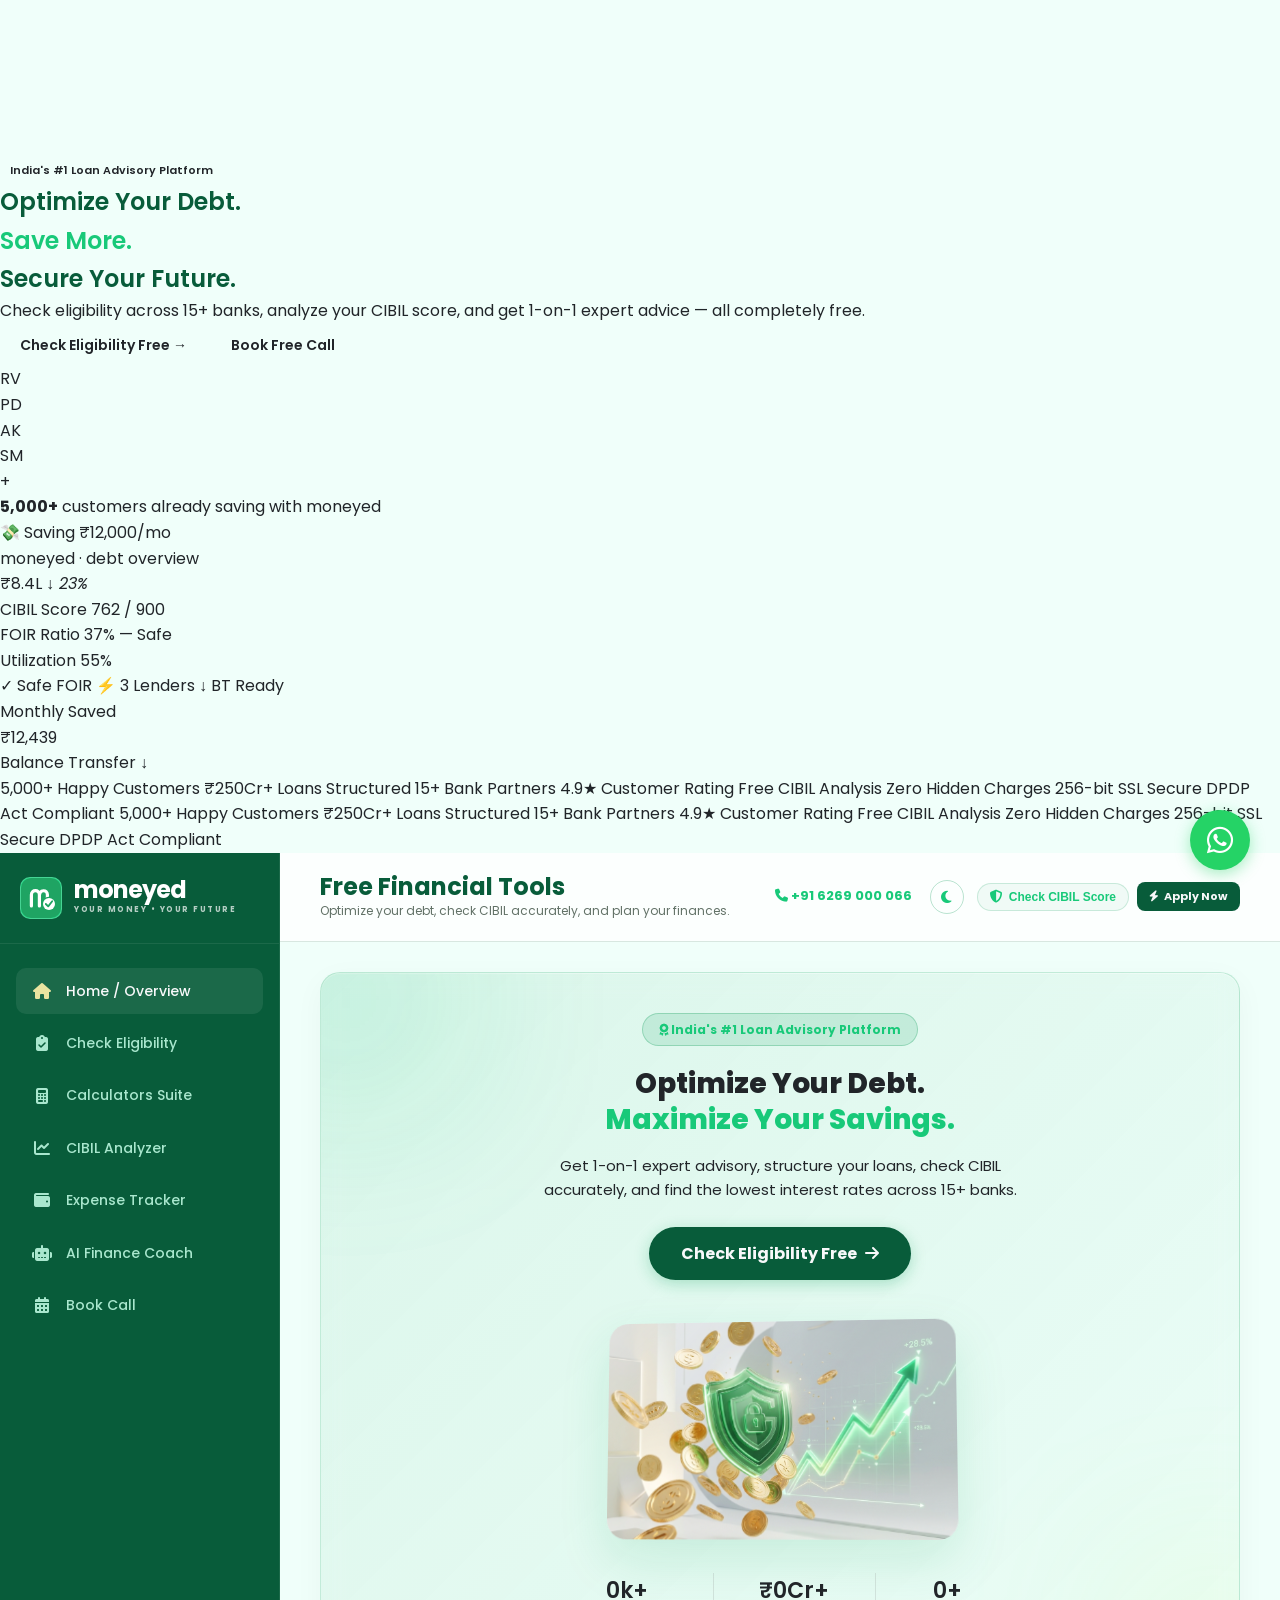
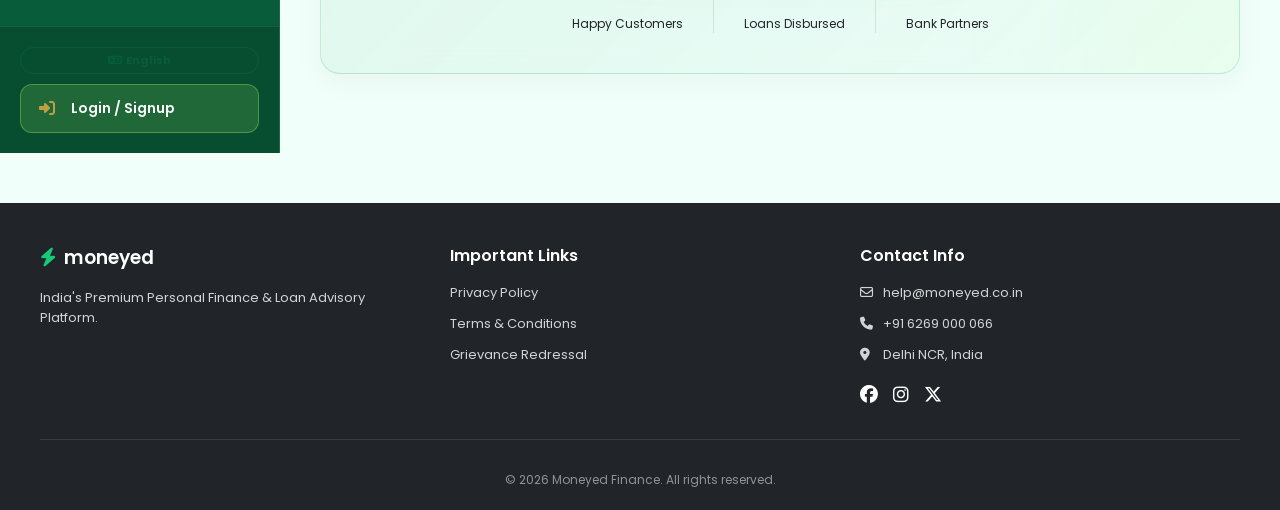
==== commit f2989b6d: "Fix tracking, brand identity, security, and code quality - Replace GA4 placeholder with real ID (G-9" ====
--- a/index.html
+++ b/index.html
@@ -2,47 +2,312 @@
 <html lang="en">
 <head>
     <meta charset="UTF-8">
+    <!-- TODO: Replace G-9RM8WZD9YF with your real GA4 Measurement ID from analytics.google.com -->
+    <!-- Google Analytics (GA4) -->
+    <script async src="https://www.googletagmanager.com/gtag/js?id=G-9RM8WZD9YF"></script>
+    <script>
+      window.dataLayer = window.dataLayer || [];
+      function gtag(){dataLayer.push(arguments);}
+      gtag('js', new Date());
+      gtag('config', 'G-9RM8WZD9YF');
+    </script>
+
+    <!-- Meta (Facebook) Pixel -->
+    <script>
+    !function(f,b,e,v,n,t,s)
+    {if(f.fbq)return;n=f.fbq=function(){n.callMethod?
+    n.callMethod.apply(n,arguments):n.queue.push(arguments)};
+    if(!f._fbq)f._fbq=n;n.push=n;n.loaded=!0;n.version='2.0';
+    n.queue=[];t=b.createElement(e);t.async=!0;
+    t.src=v;s=b.getElementsByTagName(e)[0];
+    s.parentNode.insertBefore(t,s)}(window, document,'script',
+    'https://connect.facebook.net/en_US/fbevents.js');
+    fbq('init', '1524168509414832');
+    fbq('track', 'PageView');
+    </script>
+    <noscript><img height="1" width="1" style="display:none"
+    src="https://www.facebook.com/tr?id=1524168509414832&ev=PageView&noscript=1"
+    /></noscript>
     <meta name="viewport" content="width=device-width, initial-scale=1.0">
-    <title>moneyed | Premium Personal Finance & Loan Structuring</title>
-    <meta name="description" content="Structure your debt, check loan eligibility across top Indian lenders, optimize interest rates, and analyze your CIBIL score. 15 years of loan expertise.">
+    <title>Moneyed | Premium Personal Finance & Loan Structuring</title>
+    <meta name="description" content="Indian personal finance platform offering loan eligibility checks across 15+ banks, debt consolidation, CIBIL score analysis, and 1-on-1 consultations with senior debt specialists.">
+    
+    <!-- Advanced SEO: Open Graph (Facebook, WhatsApp, LinkedIn) -->
+    <meta property="og:title" content="Moneyed | Premium Personal Finance & Loan Structuring">
+    <meta property="og:description" content="Optimize your debt, check CIBIL accurately, and get 1-on-1 expert advisory for loan structuring.">
+    <meta property="og:image" content="https://moneyed.co.in/assets/hero-3d.png">
+    <meta property="og:url" content="https://moneyed.co.in">
+    <meta property="og:type" content="website">
+
+    <!-- Advanced SEO: Twitter Cards -->
+    <meta name="twitter:card" content="summary_large_image">
+    <meta name="twitter:title" content="Moneyed | Personal Finance">
+    <meta name="twitter:description" content="Get expert loan advisory and debt structuring today.">
+    <meta name="twitter:image" content="https://moneyed.co.in/assets/hero-3d.png">
+
+    <!-- JSON-LD Structured Data Schema -->
+    <script type="application/ld+json">
+    {
+      "@context": "https://schema.org",
+      "@type": "FinancialService",
+      "name": "Moneyed Finance",
+      "url": "https://moneyed.co.in",
+      "logo": "https://moneyedweb.web.app/assets/app-icon.png",
+      "description": "Indian personal finance platform offering loan eligibility checks, debt consolidation, CIBIL score analysis, and expert consultations.",
+      "areaServed": "IN",
+      "sameAs": [
+        "https://www.instagram.com/moneyed_india/",
+        "https://www.youtube.com/@Moneyed_in",
+        "https://x.com/moneyed_in",
+        "https://www.facebook.com/profile.php?id=61572992794469"
+      ]
+    }
+    </script>
+    <link rel="manifest" href="/manifest.json">
+    <meta name="theme-color" content="#1fa463">
+    <link rel="apple-touch-icon" href="/assets/app-icon.png">
+    <!-- Favicon -->
+    <link rel="icon" href="/moneyed-logo-light.jpg" type="image/jpeg">
     <!-- Google Fonts -->
     <link rel="preconnect" href="https://fonts.googleapis.com">
     <link rel="preconnect" href="https://fonts.gstatic.com" crossorigin>
     <link href="https://fonts.googleapis.com/css2?family=Poppins:wght@300;400;500;600;700&display=swap" rel="stylesheet">
     <!-- FontAwesome for Premium Icons -->
-    <link rel="stylesheet" href="https://cdnjs.cloudflare.com/ajax/libs/font-awesome/6.4.0/css/all.min.css">
+    <link rel="stylesheet" href="https://cdnjs.cloudflare.com/ajax/libs/font-awesome/6.5.1/css/all.min.css">
     <!-- Chart.js for Doughnut Analytics -->
-    <script src="https://cdn.jsdelivr.net/npm/chart.js"></script>
+    <script defer src="https://cdn.jsdelivr.net/npm/chart.js"></script>
     <!-- SheetJS for Excel Export -->
-    <script src="https://cdn.sheetjs.com/xlsx-latest/package/dist/xlsx.full.min.js"></script>
-    <!-- Custom CSS -->
-    <link rel="stylesheet" href="style.css">
+    <script defer src="https://cdn.sheetjs.com/xlsx-latest/package/dist/xlsx.full.min.js"></script>
+    <link rel="stylesheet" href="style.css?v=6">
+    <link href="index.css?v=2.2" rel="stylesheet">
+    <link href="marketing.css" rel="stylesheet">
     <!-- Firebase Core JS SDK (For Database Launch) -->
-    <script src="https://www.gstatic.com/firebasejs/9.6.10/firebase-app-compat.js"></script>
-    <script src="https://www.gstatic.com/firebasejs/9.6.10/firebase-auth-compat.js"></script>
-    <script src="https://www.gstatic.com/firebasejs/9.6.10/firebase-database-compat.js"></script>
-</head>
-<body class="theme-deep-green">
-    <div class="app-container">
+    <script src="https://www.gstatic.com/firebasejs/9.23.0/firebase-app-compat.js"></script>
+    <script src="https://www.gstatic.com/firebasejs/9.23.0/firebase-auth-compat.js"></script>
+    <script src="https://www.gstatic.com/firebasejs/9.23.0/firebase-database-compat.js"></script>
+    <!-- Authentication Modal (V4) -->
+    <div id="auth-overlay" class="auth-overlay">
+        <!-- Close button (outside modal on desktop, inside on mobile via CSS) -->
+        <button class="auth-close-btn" onclick="closeAuthModal()"><i class="fa-solid fa-xmark"></i></button>
+        
+        <div class="auth-split-container">
+            <!-- Centered Login Side -->
+            <div class="auth-form-container" style="border-radius: 24px; text-align: center;">
+                <div class="mobile-drag-handle"></div>
+                <div id="auth-step-1">
+                    <h3>Welcome Back</h3>
+                    <p class="auth-subtitle">Enter your mobile number to access your dashboard.</p>
+                    
+                    <div class="form-group margin-top-lg">
+                        <label>Mobile Number</label>
+                        <div style="display: flex; gap: 10px;">
+                            <input type="text" value="+91" disabled style="width: 60px; text-align: center; background: rgba(0,0,0,0.02); border: 1px solid var(--border-glass); border-radius: 8px; color: var(--text-color);">
+                            <input type="tel" id="auth-phone-input" class="form-input" placeholder="10-digit number" style="flex: 1;" maxlength="10">
+                        </div>
+                        <span id="auth-phone-error" style="color: #dc3545; font-size: 12px; display: none; margin-top: 5px; text-align: left;">Please enter a valid 10-digit number</span>
+                    </div>
+                    
+                    <button class="btn btn-accent btn-full margin-top-md" onclick="requestOTP()" style="height: 48px; font-size: 15px;">Get OTP</button>
+                    
+                    <div class="auth-divider"><span>OR</span></div>
+                    
+                    <button class="btn btn-outline btn-full auth-bio-btn" onclick="initiateGoogleLogin()" style="display: flex; align-items: center; justify-content: center; gap: 10px; border-color: #ddd; color: var(--dark-charcoal); height: 48px; font-size: 15px;">
+                        <i class="fa-brands fa-google" style="color: #4285F4; font-size: 18px;"></i>
+                        Login with Google
+                    </button>
+                </div>
+                
+                <div id="auth-step-2" style="display: none;">
+                    <h3>Verify OTP</h3>
+                    <p class="auth-subtitle">We've sent a 6-digit code to <strong id="auth-display-phone"></strong> <a href="#" onclick="editPhone()" style="color: var(--brand-green); font-size: 12px; margin-left: 5px;">Edit</a></p>
+                    
+                    <div class="otp-inputs margin-top-lg">
+                        <input type="text" maxlength="1" class="otp-box" onkeyup="moveToNextOTP(this, 1)">
+                        <input type="text" maxlength="1" class="otp-box" onkeyup="moveToNextOTP(this, 2)">
+                        <input type="text" maxlength="1" class="otp-box" onkeyup="moveToNextOTP(this, 3)">
+                        <input type="text" maxlength="1" class="otp-box" onkeyup="moveToNextOTP(this, 4)">
+                        <input type="text" maxlength="1" class="otp-box" onkeyup="moveToNextOTP(this, 5)">
+                        <input type="text" maxlength="1" class="otp-box" onkeyup="verifyOTP(this)">
+                    </div>
+                    
+                    <p class="auth-resend text-center margin-top-md"><a href="#">Resend OTP in 30s</a></p>
+                </div>
+                <div id="recaptcha-container" style="margin-top: 15px; display: flex; justify-content: center;"></div>
+            </div>
+        </div>
+    </div>
+
+    <!-- ═══════════════════════════════════════════
+       HERO SECTION
+  ═══════════════════════════════════════════ -->
+  <section class="hero" id="hero">
+    <!-- Particle canvas background -->
+    <canvas class="hero__canvas" id="heroCanvas" aria-hidden="true"></canvas>
+
+    <div class="container hero__inner">
+
+      <!-- Left: Text -->
+      <div class="hero__content">
+
+        <div class="badge animate-fade-up">
+          <span class="badge__dot" aria-hidden="true"></span>
+          <span data-en="India's #1 Loan Advisory Platform"
+                data-hi="भारत का #1 लोन सलाहकार मंच"
+                data-hl="India ka #1 Loan Advisory Platform">
+            India's #1 Loan Advisory Platform
+          </span>
+        </div>
+
+        <h1 class="hero__heading animate-fade-up anim-delay-1">
+          <span data-en="Optimize Your Debt." data-hi="कर्ज कम करें।"      data-hl="Debt Optimize Karo.">Optimize Your Debt.</span><br>
+          <span class="text-green"
+                data-en="Save More."          data-hi="ज़्यादा बचाएं।"    data-hl="Zyada Bachao.">Save More.</span><br>
+          <span class="text-light"
+                data-en="Secure Your Future." data-hi="भविष्य सुरक्षित करें।" data-hl="Future Secure Karo.">Secure Your Future.</span>
+        </h1>
+
+        <p class="hero__desc animate-fade-up anim-delay-2"
+           data-en="Check eligibility across 15+ banks, analyze your CIBIL score, and get 1-on-1 expert advice — all completely free."
+           data-hi="15+ बैंकों में पात्रता जांचें, CIBIL स्कोर विश्लेषण करें, और विशेषज्ञ सलाह लें — बिल्कुल मुफ़्त।"
+           data-hl="15+ banks mein eligibility check karo, CIBIL analyze karo, aur expert advice lo — bilkul free!">
+          Check eligibility across 15+ banks, analyze your CIBIL score, and get 1-on-1 expert advice — all completely free.
+        </p>
+
+        <div class="hero__cta animate-fade-up anim-delay-3">
+          <a href="#tools" class="btn btn--primary btn--lg">
+            <span data-en="Check Eligibility Free →"
+                  data-hi="मुफ़्त पात्रता जांचें →"
+                  data-hl="Free Eligibility Check Karo →">
+              Check Eligibility Free →
+            </span>
+          </a>
+          <a href="#cta" class="btn btn--outline btn--lg">
+            <span data-en="Book Free Call"
+                  data-hi="कॉल बुक करें"
+                  data-hl="Free Call Book Karo">
+              Book Free Call
+            </span>
+          </a>
+        </div>
+
+        <div class="hero__trust animate-fade-up anim-delay-4">
+          <div class="avatar-group" aria-hidden="true">
+            <div class="avatar">RV</div>
+            <div class="avatar">PD</div>
+            <div class="avatar">AK</div>
+            <div class="avatar">SM</div>
+            <div class="avatar">+</div>
+          </div>
+          <p class="hero__trust-text">
+            <span data-en="<strong>5,000+</strong> customers already saving with moneyed"
+                  data-hi="<strong>5,000+</strong> ग्राहक पहले से bचत कर रहे हैं"
+                  data-hl="<strong>5,000+</strong> customers already save kar rahe hain">
+              <strong>5,000+</strong> customers already saving with moneyed
+            </span>
+          </p>
+        </div>
+
+      </div><!-- /hero__content -->
+
+      <!-- Right: 3D Card -->
+      <div class="hero__card-scene" aria-hidden="true">
+        <div class="card-shadow"></div>
+
+        <div class="card-3d" id="card3d">
+          <div class="card-3d__glow"></div>
+
+          <div class="card-3d__badge">💸 Saving ₹12,000/mo</div>
+
+          <p class="card-3d__label">moneyed · debt overview</p>
+          <div class="card-3d__amount">₹8.4L <em>↓ 23%</em></div>
+
+          <div class="card-3d__metrics">
+            <div class="metric">
+              <div class="metric__header">
+                <span class="metric__name">CIBIL Score</span>
+                <span class="metric__value">762 / 900</span>
+              </div>
+              <div class="progress-bar">
+                <div class="progress-bar__fill progress-bar__fill--green" style="width: 72%"></div>
+              </div>
+            </div>
+            <div class="metric">
+              <div class="metric__header">
+                <span class="metric__name">FOIR Ratio</span>
+                <span class="metric__value">37% — Safe</span>
+              </div>
+              <div class="progress-bar">
+                <div class="progress-bar__fill progress-bar__fill--blue" style="width: 37%"></div>
+              </div>
+            </div>
+            <div class="metric">
+              <div class="metric__header">
+                <span class="metric__name">Utilization</span>
+                <span class="metric__value">55%</span>
+              </div>
+              <div class="progress-bar">
+                <div class="progress-bar__fill progress-bar__fill--amber" style="width: 55%"></div>
+              </div>
+            </div>
+          </div>
+
+          <div class="card-3d__divider"></div>
+
+          <div class="card-3d__tags">
+            <span class="tag">✓ Safe FOIR</span>
+            <span class="tag">⚡ 3 Lenders</span>
+            <span class="tag">↓ BT Ready</span>
+          </div>
+        </div><!-- /card-3d -->
+
+        <!-- Floating mini card -->
+        <div class="mini-card">
+          <p class="mini-card__label">Monthly Saved</p>
+          <p class="mini-card__value">₹12,439</p>
+          <p class="mini-card__sub">Balance Transfer ↓</p>
+          <div class="mini-card__bar"><div class="mini-card__fill"></div></div>
+        </div>
+
+      </div><!-- /hero__card-scene -->
+    </div><!-- /hero__inner -->
+  </section><!-- /hero -->
+
+<!-- ═══════════════════════════════════════════
+       TICKER STRIP
+  ═══════════════════════════════════════════ -->
+  <div class="ticker-wrap" aria-hidden="true">
+    <div class="ticker">
+      <span class="ticker__item"><span class="ticker__dot"></span>5,000+ Happy Customers</span>
+      <span class="ticker__item"><span class="ticker__dot"></span>₹250Cr+ Loans Structured</span>
+      <span class="ticker__item"><span class="ticker__dot"></span>15+ Bank Partners</span>
+      <span class="ticker__item"><span class="ticker__dot"></span>4.9★ Customer Rating</span>
+      <span class="ticker__item"><span class="ticker__dot"></span>Free CIBIL Analysis</span>
+      <span class="ticker__item"><span class="ticker__dot"></span>Zero Hidden Charges</span>
+      <span class="ticker__item"><span class="ticker__dot"></span>256-bit SSL Secure</span>
+      <span class="ticker__item"><span class="ticker__dot"></span>DPDP Act Compliant</span>
+      <!-- Duplicate for seamless loop -->
+      <span class="ticker__item"><span class="ticker__dot"></span>5,000+ Happy Customers</span>
+      <span class="ticker__item"><span class="ticker__dot"></span>₹250Cr+ Loans Structured</span>
+      <span class="ticker__item"><span class="ticker__dot"></span>15+ Bank Partners</span>
+      <span class="ticker__item"><span class="ticker__dot"></span>4.9★ Customer Rating</span>
+      <span class="ticker__item"><span class="ticker__dot"></span>Free CIBIL Analysis</span>
+      <span class="ticker__item"><span class="ticker__dot"></span>Zero Hidden Charges</span>
+      <span class="ticker__item"><span class="ticker__dot"></span>256-bit SSL Secure</span>
+      <span class="ticker__item"><span class="ticker__dot"></span>DPDP Act Compliant</span>
+    </div>
+  </div>
+
+<div class="app-container">
         <!-- Sidebar Navigation -->
         <aside class="sidebar" id="app-sidebar">
             <div class="sidebar-header">
-                <div class="logo-container" id="desktop-sidebar-toggle" style="cursor: pointer; position: relative;">
+                <div class="logo-container" id="desktop-sidebar-toggle" style="position: relative;">
                     <div class="logo-icon">
-                        <svg viewBox="0 0 100 100" class="logo-svg" style="height: 40px; width: 40px; display: block;">
-                            <rect x="0" y="0" width="100" height="100" rx="25" fill="var(--logo-icon-bg)"/>
-                            <path d="M 26 70 V 42 C 26 28, 46 28, 46 42 V 70 M 46 45 C 46 28, 66 28, 66 42 V 52" stroke="var(--logo-icon-fg)" stroke-width="8" stroke-linecap="round" fill="none"/>
-                            <circle cx="70" cy="65" r="18" fill="var(--logo-icon-bg)"/>
-                            <circle cx="70" cy="65" r="15" fill="var(--logo-icon-fg)"/>
-                            <path d="M 62 65 L 68 71 L 78 58" stroke="var(--logo-icon-bg)" stroke-width="4.5" stroke-linecap="round" stroke-linejoin="round" fill="none"/>
-                        </svg>
+                        <img src="moneyed-logo-light.svg" alt="moneyed logo" id="sidebar-logo" style="height: 40px; width: 40px; border-radius: 10px; display: block;">
                     </div>
                     <div class="logo-text">
                         <span class="brand-name">moneyed</span>
                         <span class="brand-tagline">YOUR MONEY • YOUR FUTURE</span>
-                    </div>
-                    <div class="sidebar-toggle-btn">
-                        <i class="fa-solid fa-chevron-left"></i>
                     </div>
                 </div>
             </div>
@@ -53,7 +318,7 @@
                         <a href="#" class="nav-link"><i class="fa-solid fa-house"></i><span>Home / Overview</span></a>
                     </li>
                     <li class="nav-item" data-tab="eligibility-tab">
-                        <a href="#" class="nav-link"><i class="fa-solid fa-clipboard-check"></i><span>Loan Eligibility</span></a>
+                        <a href="#" class="nav-link"><i class="fa-solid fa-clipboard-check"></i><span>Check Eligibility</span></a>
                     </li>
                     <li class="nav-item" data-tab="calculators-tab">
                         <a href="#" class="nav-link"><i class="fa-solid fa-calculator"></i><span>Calculators Suite</span></a>
@@ -70,25 +335,21 @@
                     <li class="nav-item" data-tab="booking-tab">
                         <a href="#" class="nav-link"><i class="fa-solid fa-calendar-days"></i><span>Book Call</span></a>
                     </li>
-                    <li class="nav-item" data-tab="crm-tab" id="nav-crm-item" style="display: none;">
-                        <a href="#" class="nav-link"><i class="fa-solid fa-briefcase"></i><span>CRM Console</span></a>
-                    </li>
                 </ul>
             </nav>
             
             <div class="sidebar-footer">
-                <ul class="nav-list" style="margin-top: 15px;">
-                    <li class="nav-item" id="login-btn-container" onclick="openLoginModal()" style="cursor: pointer; background: rgba(0,0,0,0.1); border-radius: 8px;">
-                        <a class="nav-link"><i class="fa-brands fa-google text-gold"></i><span>Sign In / Sign Up</span></a>
+                <div style="display: flex; gap: 10px; margin-bottom: 10px; justify-content: center;">
+                    <button class="btn btn-outline" id="lang-toggle-btn" aria-label="Switch Language" onclick="toggleLanguage()" style="border-radius: 20px; padding: 4px 10px; display: flex; align-items: center; gap: 4px; font-weight: 700; font-size: 11px; flex: 1; justify-content: center;">
+                        <i class="fa-solid fa-language"></i> <span>English</span>
+                    </button>
+                </div>
+                <ul class="nav-list">
+                    <li class="nav-item" id="login-btn-container" onclick="openAuthModal()" style="cursor: pointer; background: rgba(185, 255, 102, 0.15); border: 1px solid rgba(185, 255, 102, 0.3); border-radius: 12px; transition: all 0.3s ease;">
+                        <a class="nav-link" style="color: var(--neon-green); font-weight: 600;"><i class="fa-solid fa-right-to-bracket text-gold"></i><span>Login / Signup</span></a>
                     </li>
                 </ul>
-                <div class="founder-profile margin-top-md">
-                    <div class="profile-avatar">NV</div>
-                    <div class="profile-info">
-                        <p class="profile-name" style="font-size: 13px;">Nakul & Priyanka Verma</p>
-                        <p class="profile-title">Founders & Loan Experts</p>
-                    </div>
-                </div>
+
             </div>
         </aside>
 
@@ -97,23 +358,30 @@
             <!-- Top Header Bar -->
             <header class="top-header">
                 <div class="mobile-toggle" id="sidebar-toggle">
-                    <i class="fa-solid fa-bars"></i>
+                    <div class="logo-icon" style="transform: scale(0.65); margin-left: -15px; cursor: pointer;">
+                        <img src="moneyed-logo-light.svg" alt="moneyed logo" id="mobile-logo" style="height: 40px; width: 40px; border-radius: 10px; display: block;">
+                    </div>
+                    <div class="logo-text mobile-logo-text">
+                        <span class="brand-name" style="font-size: 1.2rem; font-weight: 700;">moneyed</span>
+                    </div>
                 </div>
                 <div class="header-welcome">
-                    <h1 id="page-title">Financial Dashboard</h1>
-                    <p class="header-subtitle">Welcome back to moneyed - Your financial control center.</p>
+                    <h1 id="page-title">Free Financial Tools</h1>
+                    <p class="header-subtitle">Optimize your debt, check CIBIL accurately, and plan your finances.</p>
                 </div>
-                <div class="header-actions">
-                    <button class="btn btn-outline" id="theme-toggle-btn" onclick="toggleTheme()" style="border-radius: 50%; width: 40px; height: 40px; padding: 0; display: flex; justify-content: center; align-items: center; margin-right: 15px;">
+                <div class="header-actions" style="display: flex; align-items: center; gap: 8px;">
+                    <a href="tel:+916269000066" class="hide-mobile" style="color: var(--brand-green); font-size: 13px; font-weight: 700; text-decoration: none; margin-right: 10px;">
+                        <i class="fa-solid fa-phone"></i> +91 6269 000 066
+                    </a>
+                    <button class="btn btn-outline" id="theme-toggle-btn" aria-label="Toggle Dark Theme" onclick="toggleTheme()" style="border-radius: 50%; width: 34px; height: 34px; padding: 0; display: flex; justify-content: center; align-items: center; border-color: rgba(31, 164, 99, 0.3); color: var(--brand-green); margin-right: 5px;">
                         <i class="fa-solid fa-moon"></i>
                     </button>
-                    <div class="cibil-pill shadow-soft">
-                        <i class="fa-solid fa-shield-halved text-gold"></i>
-                        <span>CIBIL Status: </span>
-                        <strong id="topbar-cibil">Uncheck</strong>
-                    </div>
-                    <button class="btn btn-primary" id="topbar-cta" onclick="switchTab('eligibility-tab')">
-                        <i class="fa-solid fa-bolt"></i> Check Eligibility
+                    <button class="cibil-pill shadow-soft" onclick="document.getElementById('cibil-upload-modal').style.display='flex'" style="cursor: pointer; border: 1px solid rgba(31, 164, 99, 0.2); background: rgba(31, 164, 99, 0.05); padding: 6px 12px; border-radius: 20px; display: flex; align-items: center; gap: 6px;">
+                        <i class="fa-solid fa-shield-halved" style="color: var(--brand-green);"></i>
+                        <strong id="topbar-cibil" style="color: var(--brand-green); font-size: 12px;">Check CIBIL Score</strong>
+                    </button>
+                    <button class="btn btn-primary" id="topbar-cta" onclick="openLeadModal()" style="display: flex; align-items: center; gap: 5px; padding: 6px 12px; font-size: 11px; font-weight: bold;">
+                        <i class="fa-solid fa-bolt"></i> <span>Apply Now</span>
                     </button>
                 </div>
             </header>
@@ -123,22 +391,198 @@
                 
                 <!-- 1. HOME / OVERVIEW TAB -->
                 <section class="tab-pane active" id="home-tab">
-                    <div class="welcome-banner">
-                        <div class="banner-body">
-                            <h2>15 Years of Financial Expertise, Now Automated.</h2>
-                            <p>Struggling with high EMI burdens or CIBIL confusion? We structure your debt, optimize interest rates, and match you with the best lenders in India.</p>
-                            <div class="banner-actions">
-                                <button class="btn btn-accent" onclick="switchTab('eligibility-tab')">Check Loan Eligibility</button>
-                                <button class="btn btn-outline-white" onclick="switchTab('ai-coach-tab')">Ask AI Coach</button>
-                            </div>
-                        </div>
-                        <div class="banner-visual">
-                            <i class="fa-solid fa-indian-rupee-sign banner-big-icon animated-rupee"></i>
-                        </div>
-                    </div>
+                    
+                    <!-- Hero Landing Section -->
+                    <div class="hero-landing-section glass-card" style="text-align: center; padding: 40px 20px; background: linear-gradient(135deg, rgba(31, 164, 99, 0.1) 0%, rgba(31, 164, 99, 0.02) 100%); border: 1px solid rgba(31, 164, 99, 0.2); border-radius: 20px; margin-bottom: 25px; position: relative; overflow: hidden;">
+                        <div style="position: absolute; top: -50px; left: -50px; width: 150px; height: 150px; background: var(--brand-green); filter: blur(100px); opacity: 0.3;"></div>
+                        <div style="position: absolute; bottom: -50px; right: -50px; width: 150px; height: 150px; background: #B9FF66; filter: blur(100px); opacity: 0.2;"></div>
+                        
+                        <span id="hero-badge" style="background: rgba(31,164,99,0.15); color: var(--brand-green); padding: 6px 16px; border-radius: 20px; font-size: 12px; font-weight: 700; border: 1px solid rgba(31,164,99,0.3); display: inline-block; margin-bottom: 20px;">
+                            <i class="fa-solid fa-award"></i> India's #1 Loan Advisory Platform
+                        </span>
+                        
+                        <h2 id="hero-title" style="font-size: 28px; margin-bottom: 15px; color: var(--text-color); font-weight: 800; line-height: 1.3;">
+                            Optimize Your Debt. <br/> <span style="color: var(--brand-green);">Maximize Your Savings.</span>
+                        </h2>
+                        
+                        <p id="hero-subtitle" style="color: var(--text-muted); font-size: 15px; max-width: 500px; margin: 0 auto 25px; line-height: 1.6;">
+                            Get 1-on-1 expert advisory, structure your loans, check CIBIL accurately, and find the lowest interest rates across 15+ banks.
+                        </p>
+                        
+                        <button id="hero-cta1" class="btn btn-primary" onclick="openLeadModal()" style="font-size: 16px; padding: 14px 32px; border-radius: 30px; display: inline-flex; align-items: center; gap: 8px; font-weight: 700; box-shadow: 0 4px 15px rgba(31,164,99,0.3); z-index: 2; position: relative;">
+                            Check Eligibility Free <i class="fa-solid fa-arrow-right"></i>
+                        </button>
+                        
+                        <!-- Premium 3D Graphic Integration -->
+                        <div style="margin: 40px auto 0; max-width: 350px; position: relative; z-index: 2; border-radius: 20px; overflow: hidden; box-shadow: 0 20px 50px rgba(31,164,99,0.15); transform: perspective(1000px) rotateX(5deg) rotateY(-5deg); transition: transform 0.5s cubic-bezier(0.16, 1, 0.3, 1);" onmouseover="this.style.transform='perspective(1000px) rotateX(0deg) rotateY(0deg) scale(1.05)'" onmouseout="this.style.transform='perspective(1000px) rotateX(5deg) rotateY(-5deg) scale(1)'">
+                            <img src="assets/hero-3d.png" alt="3D Finance Shield and Coins" style="width: 100%; display: block; object-fit: cover; aspect-ratio: 16/10;">
+                            <!-- Glowing overlay effect -->
+                            <div style="position: absolute; inset: 0; background: linear-gradient(135deg, rgba(255,255,255,0.4) 0%, transparent 50%); mix-blend-mode: overlay; pointer-events: none;"></div>
+                        </div>
+                        <div style="display: flex; justify-content: center; gap: 30px; margin-top: 35px; position: relative; z-index: 2;">
+                            <div style="text-align: center;">
+                                <h3 style="font-size: 22px; color: var(--text-color); margin: 0;"><span class="counter-animate" data-target="10">0</span>k+</h3>
+                                <p style="font-size: 12px; color: var(--text-muted); margin: 5px 0 0;">Happy Customers</p>
+                            </div>
+                            <div style="width: 1px; background: rgba(128,128,128,0.2);"></div>
+                            <div style="text-align: center;">
+                                <h3 style="font-size: 22px; color: var(--text-color); margin: 0;">₹<span class="counter-animate" data-target="100">0</span>Cr+</h3>
+                                <p style="font-size: 12px; color: var(--text-muted); margin: 5px 0 0;">Loans Disbursed</p>
+                            </div>
+                            <div style="width: 1px; background: rgba(128,128,128,0.2);"></div>
+                            <div style="text-align: center;">
+                                <h3 style="font-size: 22px; color: var(--text-color); margin: 0;"><span class="counter-animate" data-target="15">0</span>+</h3>
+                                <p style="font-size: 12px; color: var(--text-muted); margin: 5px 0 0;">Bank Partners</p>
+                            </div>
+                        </div>
+                    </div>
+
+                    <!-- Testimonials / Social Proof Section -->
+                    <div class="testimonials-section margin-top-lg reveal" style="margin-bottom: 25px;">
+                        <h3 style="color: var(--brand-green); margin-bottom: 15px; font-size: 1.2rem; display: flex; align-items: center; gap: 8px;">
+                            <i class="fa-solid fa-star"></i> Real Customer Savings
+                        </h3>
+                        <div style="display: grid; grid-template-columns: repeat(auto-fit, minmax(280px, 1fr)); gap: 20px;">
+                            <div class="glass-card" style="padding: 20px; border-left: 3px solid var(--brand-green);">
+                                <div style="display: flex; gap: 5px; color: #FFD700; font-size: 12px; margin-bottom: 10px;">
+                                    <i class="fa-solid fa-star"></i><i class="fa-solid fa-star"></i><i class="fa-solid fa-star"></i><i class="fa-solid fa-star"></i><i class="fa-solid fa-star"></i>
+                                </div>
+                                <p style="font-size: 14px; color: var(--text-color); margin-bottom: 15px; font-style: italic;">"Moneyed helped me consolidate 3 high-interest personal loans into one single lower EMI. I'm saving over ₹12,000 every month now!"</p>
+                                <div style="display: flex; align-items: center; gap: 10px;">
+                                    <div style="width: 35px; height: 35px; border-radius: 50%; background: rgba(31,164,99,0.2); color: var(--brand-green); display: flex; align-items: center; justify-content: center; font-weight: bold;">R</div>
+                                    <div>
+                                        <div style="font-size: 13px; font-weight: bold; color: var(--text-color);">Rahul Verma</div>
+                                        <div style="font-size: 11px; color: var(--text-muted);">Delhi NCR</div>
+                                    </div>
+                                </div>
+                            </div>
+                            
+                            <div class="glass-card" style="padding: 20px; border-left: 3px solid var(--brand-green);">
+                                <div style="display: flex; gap: 5px; color: #FFD700; font-size: 12px; margin-bottom: 10px;">
+                                    <i class="fa-solid fa-star"></i><i class="fa-solid fa-star"></i><i class="fa-solid fa-star"></i><i class="fa-solid fa-star"></i><i class="fa-solid fa-star"></i>
+                                </div>
+                                <p style="font-size: 14px; color: var(--text-color); margin-bottom: 15px; font-style: italic;">"Their CIBIL Analyzer told me exactly why my score was stuck at 710. Within 45 days of following their advice, it jumped to 765!"</p>
+                                <div style="display: flex; align-items: center; gap: 10px;">
+                                    <div style="width: 35px; height: 35px; border-radius: 50%; background: rgba(31,164,99,0.2); color: var(--brand-green); display: flex; align-items: center; justify-content: center; font-weight: bold;">P</div>
+                                    <div>
+                                        <div style="font-size: 13px; font-weight: bold; color: var(--text-color);">Priya Desai</div>
+                                        <div style="font-size: 11px; color: var(--text-muted);">Mumbai</div>
+                                    </div>
+                                </div>
+                            </div>
+                        </div>
+                    </div>
+
+                    <!-- Profile Completion Banner -->
+                    <div id="profile-completion-banner" class="glass-card" style="display: none; align-items: center; justify-content: space-between; padding: 12px 15px; background: linear-gradient(90deg, rgba(31, 164, 99, 0.1), rgba(31, 164, 99, 0.03)); border: 1px solid rgba(31, 164, 99, 0.3); border-left: 4px solid var(--brand-green); border-radius: 12px; margin-bottom: 15px; cursor: pointer;" onclick="openProfileModal()">
+                        <div style="display: flex; align-items: center; gap: 10px;">
+                            <div style="background: rgba(31, 164, 99, 0.2); width: 32px; height: 32px; border-radius: 50%; display: flex; align-items: center; justify-content: center; color: var(--brand-green);"><i class="fa-solid fa-user-check"></i></div>
+                            <div>
+                                <strong style="font-size: 13px; color: var(--text-color);">Complete Your Financial Profile</strong>
+                                <p style="font-size: 11px; margin: 2px 0 0; color: var(--text-muted);">Unlock personalized AI advice & loan matching.</p>
+                            </div>
+                        </div>
+                        <i class="fa-solid fa-chevron-right" style="color: var(--text-muted); font-size: 12px;"></i>
+                    </div>
+
+                    <!-- Predictive Cashflow Banner (V3) -->
+                    <div id="predictive-cashflow-banner" class="glass-card" style="display: none; align-items: center; justify-content: space-between; padding: 12px 15px; background: linear-gradient(90deg, rgba(243, 167, 18, 0.1), rgba(243, 167, 18, 0.03)); border: 1px solid rgba(243, 167, 18, 0.3); border-left: 4px solid #F3A712; border-radius: 12px; margin-bottom: 15px;">
+                        <div style="display: flex; align-items: center; gap: 10px;">
+                            <div style="width: 32px; height: 32px; border-radius: 50%; background: rgba(243, 167, 18, 0.2); display: flex; align-items: center; justify-content: center; color: #F3A712;"><i class="fa-solid fa-bell"></i></div>
+                            <div>
+                                <h4 style="margin: 0; font-size: 14px; color: var(--text-color);">Gentle Reminder: Upcoming EMI <span style="font-size: 10px; background: rgba(0,0,0,0.05); color: var(--text-muted); padding: 2px 6px; border-radius: 4px; margin-left: 5px; font-weight: normal;">👀 Sample View</span></h4>
+                                <p id="cashflow-alert-text" style="margin: 2px 0 0; font-size: 12px; color: var(--text-muted);">Your Personal Loan EMI of ₹24,500 is due in 3 days. We recommend keeping sufficient balance.</p>
+                            </div>
+                        </div>
+                        <button onclick="switchTab('expenses-tab')" style="background: rgba(243, 167, 18, 0.15); color: #F3A712; border: 1px solid rgba(243, 167, 18, 0.3); padding: 5px 12px; border-radius: 15px; font-size: 11px; font-weight: bold; cursor: pointer; transition: all 0.3s ease;">Manage</button>
+                    </div>
+
+
+
+                    <!-- Book a Call CTA (Premium Corporate Redesign) -->
+                    <div class="margin-top-lg glass-card premium-cta-banner" style="position: relative; overflow: hidden; border: 1px solid var(--border-glass); padding: 0; border-radius: 16px; box-shadow: 0 8px 25px rgba(0, 0, 0, 0.05);">
+                        <div style="background: var(--card-bg); padding: 30px 25px; display: flex; flex-direction: column; align-items: center; text-align: center; position: relative; z-index: 1;">
+                            <div style="width: 50px; height: 50px; background: rgba(31,164,99,0.1); border-radius: 50%; display: flex; justify-content: center; align-items: center; margin-bottom: 15px; color: var(--brand-green); font-size: 24px;">
+                                <i class="fa-solid fa-headset"></i>
+                            </div>
+                            <h3 style="margin: 0 0 8px 0; font-size: 22px; font-weight: 700; color: var(--text-color);">Talk to a Senior Debt Specialist</h3>
+                            <p style="margin: 0 0 20px 0; font-size: 15px; color: var(--text-muted); max-width: 600px;">Stop paying unnecessary interest. Get a free, personalized debt-restructuring plan designed to save you money from day one.</p>
+                            <button onclick="switchTab('booking-tab')" class="btn btn-accent" style="padding: 12px 30px; border-radius: 8px; font-size: 15px; font-weight: 600; display: flex; align-items: center; gap: 10px; transition: transform 0.2s ease;">
+                                <i class="fa-solid fa-calendar-check"></i> Book Your Free 30-Min Strategy Call
+                            </button>
+                        </div>
+                    </div>
+
+                    <!-- Quick EMI Calculator (Home) -->
+                    <div class="glass-card margin-top-lg" style="padding: 20px;">
+                        <h3 style="font-size: 16px; margin: 0 0 15px 0;"><i class="fa-solid fa-calculator text-brand"></i> Quick EMI Calculator</h3>
+                        <div style="display: grid; grid-template-columns: 1fr 1fr; gap: 15px;">
+                            <div class="form-group" style="margin-bottom: 0;">
+                                <label style="font-size: 12px; font-weight: 600; color: var(--text-color);">Loan Amount (₹)</label>
+                                <input type="number" id="home-loan-amt" class="form-control" value="500000" oninput="calculateHomeEMI()" style="font-size: 14px; padding: 10px;">
+                            </div>
+                            <div class="form-group" style="margin-bottom: 0;">
+                                <label style="font-size: 12px; font-weight: 600; color: var(--text-color);">Interest Rate (%)</label>
+                                <input type="number" id="home-loan-roi" class="form-control" value="10.5" step="0.1" oninput="calculateHomeEMI()" style="font-size: 14px; padding: 10px;">
+                            </div>
+                            <div class="form-group" style="grid-column: span 2; margin-bottom: 0;">
+                                <label style="font-size: 12px; font-weight: 600; color: var(--text-color); display: flex; justify-content: space-between;">Tenure <span style="color: var(--brand-green); font-weight: 800;" id="home-tenure-val">5 Years</span></label>
+                                <input type="range" id="home-loan-tenure" min="1" max="30" value="5" style="width: 100%; accent-color: var(--brand-green);" oninput="document.getElementById('home-tenure-val').innerText = this.value + ' Years'; calculateHomeEMI()">
+                            </div>
+                        </div>
+                        <div style="background: rgba(31, 164, 99, 0.05); padding: 15px; border-radius: 8px; margin-top: 15px; text-align: center; border: 1px solid rgba(31, 164, 99, 0.2);">
+                            <p style="margin: 0; font-size: 13px; color: var(--text-muted);">Estimated Monthly EMI</p>
+                            <h2 id="home-emi-result" style="margin: 5px 0 0; color: var(--brand-green); font-size: 28px;">₹10,747</h2>
+                        </div>
+                    </div>
+                    <script>
+                        function calculateHomeEMI() {
+                            const P = parseFloat(document.getElementById('home-loan-amt').value) || 0;
+                            const R = parseFloat(document.getElementById('home-loan-roi').value) || 0;
+                            const N = parseFloat(document.getElementById('home-loan-tenure').value) * 12 || 0;
+                            if(P > 0 && R > 0 && N > 0) {
+                                const r = R / 12 / 100;
+                                const emi = P * r * (Math.pow(1 + r, N)) / (Math.pow(1 + r, N) - 1);
+                                document.getElementById('home-emi-result').innerText = '₹' + Math.round(emi).toLocaleString('en-IN');
+                            } else {
+                                document.getElementById('home-emi-result').innerText = '₹0';
+                            }
+                        }
+                    </script>
+                    <!-- Live Market Trends (Google Trends) -->
+                    <style>
+                        @keyframes pulse-red {
+                            0% { transform: scale(0.95); box-shadow: 0 0 0 0 rgba(255, 59, 48, 0.7); }
+                            70% { transform: scale(1); box-shadow: 0 0 0 4px rgba(255, 59, 48, 0); }
+                            100% { transform: scale(0.95); box-shadow: 0 0 0 0 rgba(255, 59, 48, 0); }
+                        }
+                        .live-pulse-dot { animation: pulse-red 2s infinite; }
+                        /* Force Google Trends into Dark Mode using CSS Invert */
+                        body.theme-dark #google-trends-container {
+                            filter: invert(1) hue-rotate(180deg) brightness(1.8) contrast(1.2) saturate(1.5) !important;
+                        }
+                    </style>
+                    <div class="glass-card margin-top-lg" style="padding: 15px;">
+                        <div style="display: flex; justify-content: space-between; align-items: center; margin-bottom: 15px;">
+                            <h3 style="color: var(--brand-green); margin: 0;">Live Market Trends</h3>
+                            <span class="badge" style="background: rgba(255, 59, 48, 0.1); color: var(--red); display: flex; align-items: center; gap: 5px;">
+                                <div class="live-pulse-dot"></div> Live
+                            </span>
+                        </div>
+                        <p style="color: var(--text-muted); font-size: 13px; margin-bottom: 20px;">Real-time search interest for top loan categories in India.</p>
+                        
+                        <!-- Real Google Trends Iframe -->
+                        <div id="google-trends-container" style="border-radius: 12px; overflow: hidden; background: white;">
+                            <script type="text/javascript" src="https://ssl.gstatic.com/trends_nrtr/3651_RC01/embed_loader.js"></script>
+                            <script type="text/javascript">
+                                trends.embed.renderExploreWidget("TIMESERIES", {"comparisonItem":[{"keyword":"personal loan","geo":"IN","time":"now 1-H"},{"keyword":"home loan","geo":"IN","time":"now 1-H"},{"keyword":"auto loan","geo":"IN","time":"now 1-H"}],"category":0,"property":""}, {"exploreQuery":"date=now%201-H&geo=IN&q=personal%20loan,home%20loan,auto%20loan&hl=en","guestPath":"https://trends.google.com:443/trends/embed/"});
+                            </script>
+                        </div>
+                    </div>
+
 
                     <!-- Metrics Grid -->
-                    <div class="grid-3">
+                    <div class="grid-3 margin-top-lg">
                         <div class="glass-card metric-card">
                             <div class="card-icon-header">
                                 <div class="metric-icon green-bg"><i class="fa-solid fa-gauge-high"></i></div>
@@ -168,7 +612,7 @@
                                     <div class="progress-bar-fill" id="home-foir-bar" style="width: 0%"></div>
                                 </div>
                                 <div class="foir-stats">
-                                    <span class="foir-val" id="home-foir-val">0%</span>
+                                    <span class="foir-val" id="home-foir-val">---</span>
                                     <span class="foir-limit">Ideal: <40%</span>
                                 </div>
                             </div>
@@ -183,88 +627,36 @@
                             <h3>Consolidation Opportunity</h3>
                             <div class="savings-display">
                                 <span class="currency-symbol"><i class="fa-solid fa-indian-rupee-sign"></i></span>
-                                <span class="savings-amount" id="home-savings-val">0</span>
+                                <span class="savings-amount" id="home-savings-val">---</span>
                             </div>
                             <p class="metric-desc" id="home-savings-desc">Switch high-interest loans to lower ROI structures. Enter your loans in the calculator to view savings.</p>
                         </div>
                     </div>
 
-                    <!-- Founder Trust & Feature Grid -->
-                    <div class="trust-grid">
-                        <div style="display: grid; grid-template-columns: repeat(auto-fit, minmax(300px, 1fr)); gap: 20px;">
-                            <div class="glass-card trust-card">
-                                <div class="trust-header">
-                                    <div class="avatar-large">NV</div>
-                                    <div>
-                                        <h4>A Note from Nakul Verma</h4>
-                                        <p class="subtitle">Founder, moneyed | 15+ Years in Banking & Loans</p>
-                                    </div>
-                                </div>
-                                <p class="trust-quote">"Over the past 15 years, I've seen thousands of customers pay 3-4% extra interest simply because they didn't know how to structure their debts, or got rejected by top lenders due to small errors in their CIBIL report. moneyed was born to bridge this gap. We combine smart algorithms with personal banking expertise to structure your personal finance and loans so you pay the absolute minimum interest."</p>
-                                <div class="trust-stats">
-                                    <div class="t-stat">
-                                        <h5>15+</h5>
-                                        <span>Years Experience</span>
-                                    </div>
-                                    <div class="t-stat">
-                                        <h5><i class="fa-solid fa-indian-rupee-sign"></i>500Cr+</h5>
-                                        <span>Disbursals Guided</span>
-                                    </div>
-                                    <div class="t-stat">
-                                        <h5>5000+</h5>
-                                        <span>Clients Served</span>
-                                    </div>
-                                </div>
-                            </div>
-
-                            <div class="glass-card trust-card">
-                                <div class="trust-header">
-                                    <div class="avatar-large" style="background: linear-gradient(135deg, #10b981 0%, #047857 100%);">PV</div>
-                                    <div>
-                                        <h4>A Note from Priyanka Verma</h4>
-                                        <p class="subtitle">Co-Founder, moneyed | 10+ Years in Banking Intelligence</p>
-                                    </div>
-                                </div>
-                                <p class="trust-quote">"With over a decade of deep banking intelligence, I've realized that true financial freedom isn't just about earning more, it's about optimizing what you owe. At moneyed, we're bringing elite financial structuring directly to you. Our mission is to pass on our deep institutional knowledge and intelligence to ensure that you are always one step ahead in your financial journey."</p>
-                                <div class="trust-stats">
-                                    <div class="t-stat">
-                                        <h5>10+</h5>
-                                        <span>Years Experience</span>
-                                    </div>
-                                    <div class="t-stat">
-                                        <h5><i class="fa-solid fa-brain"></i></h5>
-                                        <span>Banking Intelligence</span>
-                                    </div>
-                                    <div class="t-stat">
-                                        <h5><i class="fa-solid fa-shield-halved"></i></h5>
-                                        <span>Risk Mitigation</span>
-                                    </div>
-                                </div>
-                            </div>
-                        </div>
-
-                        <div class="glass-card feature-highlights">
+                    <!-- Why moneyed -->
+                    <div style="margin-top: 25px; padding-bottom: 10px;">
+                        <div class="glass-card feature-highlights" style="max-width: 800px; margin: 0 auto;">
                             <h4>Why moneyed?</h4>
                             <ul class="feature-checklist">
                                 <li>
                                     <i class="fa-solid fa-circle-check text-green"></i>
                                     <div>
-                                        <strong>Consolidated Debt Advisory</strong>
-                                        <p>Merge credit card dues & multiple costly personal loans into a single low-EMI loan.</p>
+                                        <strong>Smart Debt Consolidation</strong>
+                                        <p>Combine multiple expensive loans and credit card bills into one affordable, low-interest EMI.</p>
                                     </div>
                                 </li>
                                 <li>
                                     <i class="fa-solid fa-circle-check text-green"></i>
                                     <div>
-                                        <strong>Multi-Lender Policy Engine</strong>
-                                        <p>Match your profile with actual criteria of Bajaj, Tata, Axis, Poonawalla, and more.</p>
+                                        <strong>AI-Powered Lender Matching</strong>
+                                        <p>Our engine instantly connects your profile with the exact approval criteria of India's top 15+ Banks & NBFCs.</p>
                                     </div>
                                 </li>
                                 <li>
                                     <i class="fa-solid fa-circle-check text-green"></i>
                                     <div>
-                                        <strong>Compliant & Consent-Driven</strong>
-                                        <p>We respect the DPDP Act. Your financial details are safe, secure, and used only with consent.</p>
+                                        <strong>100% Secure & Private</strong>
+                                        <p>Bank-grade 256-bit encryption. Your data is strictly protected under the DPDP Act and never shared without your explicit consent.</p>
                                     </div>
                                 </li>
                             </ul>
@@ -429,7 +821,7 @@
                             <div class="elig-cta-box">
                                 <div class="cta-text">
                                     <h4>Need a Customized Debt Structure or Help?</h4>
-                                    <p>Talk directly with Nakul Verma to optimize your eligibility, consolidate existing liabilities, or complete manual submission.</p>
+                                    <p>Talk directly with our Senior Debt Specialist to optimize your eligibility, consolidate existing liabilities, or complete manual submission.</p>
                                 </div>
                                 <button class="btn btn-accent" onclick="switchTab('booking-tab')"><i class="fa-solid fa-calendar-check"></i> Book Advisory Call</button>
                             </div>
@@ -440,43 +832,70 @@
                 <!-- 3. CALCULATORS SUITE TAB -->
                 <section class="tab-pane" id="calculators-tab">
                     <!-- Calculator Sub Navigation -->
-                    <div class="calculator-sub-tabs">
+                    <div class="calculator-sub-tabs" id="calc-sub-tabs-desktop">
                         <button class="sub-tab-btn active" data-subtab="emi-calc-pane">EMI Calculator</button>
+                        <button class="sub-tab-btn" data-subtab="tax-calc-pane">Income Tax Calc</button>
                         <button class="sub-tab-btn" data-subtab="bt-calc-pane">Balance Transfer Savings</button>
                         <button class="sub-tab-btn" data-subtab="foir-calc-pane">FOIR Calculator</button>
                         <button class="sub-tab-btn" data-subtab="part-payment-calc-pane">Part-Payment Calculator</button>
-                        <button class="sub-tab-btn" data-subtab="od-calc-pane">Hybrid OD Calculator</button>
+                        <button class="sub-tab-btn" data-subtab="hybrid-od-calc-pane">Hybrid OD Calculator</button>
+                    </div>
+                    
+                    <div class="calculator-mobile-dropdown" id="calc-sub-tabs-mobile" style="display: none;">
+                        <select id="calc-mobile-select" class="form-input" onchange="switchSubTab(this.value)" style="margin-bottom: 20px; font-weight: 600;">
+                            <option value="emi-calc-pane">EMI Calculator</option>
+                            <option value="tax-calc-pane">Income Tax Calc</option>
+                            <option value="bt-calc-pane">Balance Transfer Savings</option>
+                            <option value="foir-calc-pane">FOIR Calculator</option>
+                            <option value="part-payment-calc-pane">Part-Payment Calculator</option>
+                            <option value="hybrid-od-calc-pane">Hybrid OD Calculator</option>
+                        </select>
                     </div>
 
                     <!-- SUB-PANE 1: EMI CALCULATOR -->
                     <div class="sub-tab-pane active" id="emi-calc-pane">
                         <div class="grid-2">
                             <div class="glass-card">
-                                <h3>EMI Calculator</h3>
+                                <div style="display: flex; justify-content: space-between; align-items: center;">
+                                    <h3>EMI Calculator</h3>
+                                    <button onclick="document.getElementById('emi-amount-val').value=500000; document.getElementById('emi-amount').value=500000; document.getElementById('emi-roi-val').value=14.0; document.getElementById('emi-roi').value=14.0; document.getElementById('emi-tenure-val').value=60; document.getElementById('emi-tenure').value=60; document.getElementById('emi-amount').dispatchEvent(new Event('input'));" class="btn btn-outline" style="padding: 2px 8px; font-size: 11px;">Reset</button>
+                                </div>
                                 <p class="card-subtitle">Calculate monthly payments, total interest, and payout breakups.</p>
                                 
                                 <div class="form-group margin-top-md">
                                     <div class="slider-header">
                                         <label for="emi-amount">Loan Amount (<i class="fa-solid fa-indian-rupee-sign" style="font-size: 0.9em;"></i>)</label>
-                                        <span class="slider-val-box"><i class="fa-solid fa-indian-rupee-sign" style="font-size: 0.9em; margin-right: 2px;"></i> <input type="number" id="emi-amount-val" value="500000" min="10000" max="10000000"></span>
-                                    </div>
-                                    <input type="range" id="emi-amount" class="slider-input" min="10000" max="5000000" step="10000" value="500000">
+                                        <span class="slider-val-box"><i class="fa-solid fa-indian-rupee-sign" style="font-size: 0.9em; margin-right: 2px;"></i> <input type="number" id="emi-amount-val" value="500000" min="10000" max="50000000"></span>
+                                    </div>
+                                    <input type="range" id="emi-amount" class="slider-input" min="10000" max="50000000" step="10000" value="500000">
+                                    <div style="display: flex; justify-content: space-between; font-size: 10px; color: var(--text-muted); margin-top: 5px; font-weight: 600;">
+                                        <span>₹10,000</span>
+                                        <span>₹5 Cr</span>
+                                    </div>
                                 </div>
 
                                 <div class="form-group">
                                     <div class="slider-header">
                                         <label for="emi-roi">Rate of Interest (% p.a.)</label>
-                                        <span class="slider-val-box"><input type="number" id="emi-roi-val" value="10.5" step="0.1" min="5" max="36">%</span>
-                                    </div>
-                                    <input type="range" id="emi-roi" class="slider-input" min="5" max="25" step="0.1" value="10.5">
+                                        <span class="slider-val-box"><input type="number" id="emi-roi-val" value="14.0" step="0.1" min="5" max="36">%</span>
+                                    </div>
+                                    <input type="range" id="emi-roi" class="slider-input" min="5" max="36" step="0.1" value="14.0">
+                                    <div style="display: flex; justify-content: space-between; font-size: 10px; color: var(--text-muted); margin-top: 5px; font-weight: 600;">
+                                        <span>5%</span>
+                                        <span>36%</span>
+                                    </div>
                                 </div>
 
                                 <div class="form-group">
                                     <div class="slider-header">
-                                        <label for="emi-tenure">Tenure (Years)</label>
-                                        <span class="slider-val-box"><input type="number" id="emi-tenure-val" value="5" min="1" max="30"> Yrs</span>
-                                    </div>
-                                    <input type="range" id="emi-tenure" class="slider-input" min="1" max="25" step="1" value="5">
+                                        <label for="emi-tenure">Tenure (Months)</label>
+                                        <span class="slider-val-box"><input type="number" id="emi-tenure-val" value="60" min="3" max="360"> Mos</span>
+                                    </div>
+                                    <input type="range" id="emi-tenure" class="slider-input" min="3" max="360" step="1" value="60">
+                                    <div style="display: flex; justify-content: space-between; font-size: 10px; color: var(--text-muted); margin-top: 5px; font-weight: 600;">
+                                        <span>3 Mos</span>
+                                        <span>360 Mos</span>
+                                    </div>
                                 </div>
                             </div>
 
@@ -484,6 +903,7 @@
                                 <div class="calculator-results-box text-center">
                                     <h4>Your Monthly EMI</h4>
                                     <div class="emi-display"><i class="fa-solid fa-indian-rupee-sign"></i> <span id="calc-emi-result">10,747</span></div>
+                                    <p id="gamified-emi-text" style="color: var(--brand-green); font-size: 14px; font-weight: 600; margin-top: 10px; min-height: 20px;"></p>
                                     
                                     <div class="calc-breakdown-grid">
                                         <div class="breakdown-item">
@@ -499,13 +919,21 @@
                                             <strong class="text-green" id="calc-payable-result"><i class="fa-solid fa-indian-rupee-sign" style="font-size: 0.9em; margin-right: 2px;"></i>6,44,817</strong>
                                         </div>
                                     </div>
-                                    <button class="btn btn-primary margin-top-md" onclick="switchTab('eligibility-tab')">Check Lender Match</button>
+                                    <div style="display: flex; gap: 10px; margin-top: 15px;">
+                                        <button class="btn btn-outline" style="flex: 1;" onclick="generateEMISchedule()">Calculate Schedule</button>
+                                        <button class="btn btn-primary" style="flex: 1;" onclick="switchTab('eligibility-tab')">Check Lender Match</button>
+                                    </div>
+                                    
+                                    <div id="emi-ai-insight" class="ai-insight-box">
+                                        <div class="insight-header"><i class="fa-solid fa-robot"></i> Moneyed AI Insight</div>
+                                        <div class="insight-content" id="emi-ai-text">Calculating optimal strategy...</div>
+                                    </div>
                                 </div>
                             </div>
                         </div>
                         
                         <!-- Amortization Schedule -->
-                        <div class="schedule-container margin-top-lg glass-card" id="emi-schedule-container">
+                        <div class="schedule-container margin-top-lg glass-card" id="emi-schedule-container" style="display: none;">
                             <div class="schedule-header flex-between" style="display: flex; justify-content: space-between; align-items: center; margin-bottom: 1rem;">
                                 <h3>Amortization Schedule</h3>
                                 <div class="export-actions" style="display: flex; gap: 0.5rem;">
@@ -536,32 +964,35 @@
                     <div class="sub-tab-pane" id="bt-calc-pane">
                         <div class="grid-2">
                             <div class="glass-card">
-                                <h3>Debt Consolidation & Balance Transfer Saver</h3>
-                                <p class="card-subtitle">Calculate how much money you can save by moving high cost debts to a consolidated structure.</p>
+                                <div style="display: flex; justify-content: space-between; align-items: center;">
+                                    <h3>Balance Transfer & Debt Structuring</h3>
+                                    <button onclick="['bt-current-pos', 'bt-current-roi', 'bt-current-months', 'bt-target-roi', 'bt-target-months'].forEach(id => { document.getElementById(id).value = ''; }); document.getElementById('bt-current-pos').dispatchEvent(new Event('input'));" class="btn btn-outline" style="padding: 2px 8px; font-size: 11px;">Reset</button>
+                                </div>
+                                <p class="card-subtitle">Calculate how much you can save by moving high cost debts to a consolidated structure.</p>
                                 
                                 <div class="form-group margin-top-md">
                                     <label for="bt-current-pos">Outstanding Principal Amount (<i class="fa-solid fa-indian-rupee-sign" style="font-size: 0.9em;"></i>)</label>
-                                    <input type="number" id="bt-current-pos" class="form-input" placeholder="e.g. 800000" value="800000">
+                                    <input type="number" id="bt-current-pos" class="form-input" placeholder="e.g. 500000" value="500000">
                                 </div>
                                 <div class="form-grid">
                                     <div class="form-group">
-                                        <label for="bt-current-roi">Current Interest Rate (% p.a.)</label>
-                                        <input type="number" id="bt-current-roi" class="form-input" placeholder="e.g. 16.5" value="16.5" step="0.1">
-                                    </div>
-                                    <div class="form-group">
-                                        <label for="bt-current-months">Remaining Tenure (Months)</label>
-                                        <input type="number" id="bt-current-months" class="form-input" placeholder="e.g. 48" value="48">
-                                    </div>
-                                </div>
-                                <hr class="divider">
+                                        <label for="bt-current-roi">Current ROI (%)</label>
+                                        <input type="number" id="bt-current-roi" class="form-input" placeholder="e.g. 14" value="14.0" step="0.1">
+                                    </div>
+                                    <div class="form-group">
+                                        <label for="bt-current-months">Remaining Months</label>
+                                        <input type="number" id="bt-current-months" class="form-input" placeholder="e.g. 60" value="60">
+                                    </div>
+                                </div>
+                                <div class="or-separator" style="margin: 15px 0;"><span>NEW LOAN DETAILS</span></div>
                                 <div class="form-grid">
                                     <div class="form-group">
-                                        <label for="bt-target-roi">New/Target Interest Rate (% p.a.)</label>
-                                        <input type="number" id="bt-target-roi" class="form-input" placeholder="e.g. 10.75" value="10.75" step="0.1">
+                                        <label for="bt-target-roi">New Offered ROI (%)</label>
+                                        <input type="number" id="bt-target-roi" class="form-input" placeholder="e.g. 10.5" value="10.5" step="0.1">
                                     </div>
                                     <div class="form-group">
                                         <label for="bt-target-months">New Tenure (Months)</label>
-                                        <input type="number" id="bt-target-months" class="form-input" placeholder="Keep same or consolidate" value="48">
+                                        <input type="number" id="bt-target-months" class="form-input" placeholder="e.g. 60" value="60">
                                     </div>
                                 </div>
                             </div>
@@ -597,32 +1028,36 @@
                     <div class="sub-tab-pane" id="foir-calc-pane">
                         <div class="grid-2">
                             <div class="glass-card">
-                                <h3>FOIR (Fixed Obligation to Income Ratio)</h3>
+                                <div style="display: flex; justify-content: space-between; align-items: center;">
+                                    <h3>FOIR (Fixed Obligation to Income Ratio)</h3>
+                                    <button onclick="document.getElementById('foir-income').value=0; document.getElementById('foir-rent').value=0; document.getElementById('foir-other-emi').value=0; document.getElementById('foir-cc-due').value=0; document.getElementById('foir-income').dispatchEvent(new Event('input'));" class="btn btn-outline" style="padding: 2px 8px; font-size: 11px;">Reset</button>
+                                </div>
                                 <p class="card-subtitle">Lenders check FOIR to decide your repayment capacity. Keeping it below 40% ensures high approval rates.</p>
                                 
                                 <div class="form-group margin-top-md">
-                                    <label for="foir-income">Net Monthly Income (<i class="fa-solid fa-indian-rupee-sign" style="font-size: 0.9em;"></i>)</label>
-                                    <input type="number" id="foir-income" class="form-input" value="100000" id="foir-income-input">
+                                    <label for="foir-income">Net Monthly Take-Home Salary (<i class="fa-solid fa-indian-rupee-sign" style="font-size: 0.9em;"></i>)</label>
+                                    <input type="number" id="foir-income" class="form-input" placeholder="e.g. 85000" value="50000">
                                 </div>
                                 <div class="form-grid">
                                     <div class="form-group">
-                                        <label for="foir-rent">Rent / Home Loan EMI (<i class="fa-solid fa-indian-rupee-sign" style="font-size: 0.9em;"></i>)</label>
-                                        <input type="number" id="foir-rent" class="form-input" value="20000" id="foir-rent-input">
-                                    </div>
-                                    <div class="form-group">
-                                        <label for="foir-other-emi">Other Active EMIs (<i class="fa-solid fa-indian-rupee-sign" style="font-size: 0.9em;"></i>)</label>
-                                        <input type="number" id="foir-other-emi" class="form-input" value="15000" id="foir-other-emi-input">
-                                    </div>
-                                </div>
-                                <div class="form-group">
-                                    <label for="foir-cc-due">Credit Cards Outstanding Total (<i class="fa-solid fa-indian-rupee-sign" style="font-size: 0.9em;"></i>)</label>
-                                    <input type="number" id="foir-cc-due" class="form-input" value="40000" id="foir-cc-due-input">
-                                    <small class="form-hint">Lenders calculate 5% of your card outstanding as monthly obligation.</small>
-                                </div>
-                            </div>
-
+                                        <label for="foir-rent">Monthly Rent</label>
+                                        <input type="number" id="foir-rent" class="form-input" placeholder="0" value="15000">
+                                    </div>
+                                    <div class="form-group">
+                                        <label for="foir-other-emi">Total Existing EMIs</label>
+                                        <input type="number" id="foir-other-emi" class="form-input" placeholder="0" value="5000">
+                                    </div>
+                                </div>
+                                <div class="form-group margin-bottom-md">
+                                    <label for="foir-cc-due">Credit Card Outstanding Balance (Not Minimum Due)</label>
+                                    <input type="number" id="foir-cc-due" class="form-input" placeholder="0">
+                                    <p id="foir-cc-hint" style="font-size: 11px; color: var(--brand-green); margin-top: 5px; font-weight: 500;"></p>
+                                </div>
+                            </div>
+                                
                             <div class="glass-card flex-center-content">
                                 <div class="calculator-results-box text-center">
+                                    <p style="font-size: 13px; color: var(--text-secondary); margin-bottom: 10px;">Total Monthly Obligations: <strong id="foir-total-ob-val" style="color: var(--text-color); font-size: 15px;">₹20,000</strong></p>
                                     <h4>Your FOIR Score</h4>
                                     <div class="foir-meter-container">
                                         <div class="foir-val-big" id="foir-result-val">37%</div>
@@ -634,41 +1069,53 @@
                                     </div>
                                     
                                     <button class="btn btn-outline" onclick="syncFoirToDashboard()">Sync to Dashboard</button>
-                                </div>
-                            </div>
-                        </div>
-                    </div>
+                                    
+                                    <div id="foir-ai-insight" class="ai-insight-box">
+                                        <div class="insight-header"><i class="fa-solid fa-robot"></i> Moneyed AI Insight</div>
+                                        <div class="insight-content" id="foir-ai-text">Analyzing your profile...</div>
+                                    </div>
+                                </div>
+                            </div>
+                        </div>
+                    </div>
+
                     <!-- SUB-PANE 4: PART-PAYMENT CALCULATOR -->
                     <div class="sub-tab-pane" id="part-payment-calc-pane">
                         <div class="grid-2">
                             <div class="glass-card">
-                                <h3>Part-Payment Savings Calculator</h3>
+                                <div style="display: flex; justify-content: space-between; align-items: center;">
+                                    <h3>Part-Payment Savings Calculator</h3>
+                                    <button onclick="['pp-principal', 'pp-roi', 'pp-months'].forEach(id => { const el = document.getElementById(id); if (el) el.value = ''; }); document.getElementById('pp-principal').dispatchEvent(new Event('input'));" class="btn btn-outline" style="padding: 2px 8px; font-size: 11px;">Reset</button>
+                                </div>
                                 <p class="card-subtitle">See how making a lump sum part-payment reduces your total interest and loan tenure.</p>
                                 
                                 <div class="form-group margin-top-md">
-                                    <label for="pp-principal">Outstanding Principal (<i class="fa-solid fa-indian-rupee-sign" style="font-size: 0.9em;"></i>)</label>
-                                    <input type="number" id="pp-principal" class="form-input" value="1000000">
+                                    <label for="pp-principal">Total Loan Amount (<i class="fa-solid fa-indian-rupee-sign" style="font-size: 0.9em;"></i>)</label>
+                                    <input type="number" id="pp-principal" class="form-input" placeholder="e.g. 500000" value="500000">
                                 </div>
                                 <div class="form-grid">
                                     <div class="form-group">
-                                        <label for="pp-roi">Interest Rate (% p.a.)</label>
-                                        <input type="number" id="pp-roi" class="form-input" value="10.5" step="0.1">
-                                    </div>
-                                    <div class="form-group">
-                                        <label for="pp-months">Remaining Tenure (Months)</label>
-                                        <input type="number" id="pp-months" class="form-input" value="60">
-                                    </div>
-                                </div>
-                                <hr class="divider">
+                                        <label for="pp-roi">Interest Rate (%)</label>
+                                        <input type="number" id="pp-roi" class="form-input" placeholder="e.g. 14.0" step="0.1" value="14.0">
+                                    </div>
+                                    <div class="form-group">
+                                        <label for="pp-months">Total Tenure (Months)</label>
+                                        <input type="number" id="pp-months" class="form-input" placeholder="e.g. 60" value="60">
+                                    </div>
+                                </div>
+                                <div class="or-separator" style="margin: 15px 0;"><span>PART PAYMENT DETAILS</span></div>
+                                <div class="form-group" style="display: none;">
+                                    <label for="pp-amount">Monthly Recurring Part-Payment (<i class="fa-solid fa-indian-rupee-sign" style="font-size: 0.9em;"></i>)</label>
+                                    <input type="number" id="pp-amount" class="form-input text-mint" style="font-weight: 600;" placeholder="e.g. 50000" value="0">
+                                </div>
                                 <div class="form-group">
-                                    <label>Add Custom Part Payments?</label>
-                                    <select id="pp-toggle" class="form-input" onchange="window.togglePP()">
-                                        <option value="no">No</option>
-                                        <option value="yes">Yes, edit monthly schedule below</option>
+                                    <label for="pp-toggle">Add Custom Monthly Part-Payments?</label>
+                                    <select id="pp-toggle" class="form-input" onchange="calculatePartPayment(); document.getElementById('pp-toggle-hint').style.display = this.value === 'yes' ? 'block' : 'none';">
+                                        <option value="no" selected>No</option>
+                                        <option value="yes">Yes</option>
                                     </select>
-                                    <small class="form-hint margin-top-sm" style="display:block; color:var(--deep-green);">Scroll down to the Amortization Schedule to enter custom part-payments month-by-month. It will auto-calculate!</small>
-                                </div>
-                                <input type="hidden" id="pp-amount" value="0">
+                                    <p id="pp-toggle-hint" style="font-size: 11px; color: var(--brand-green); margin-top: 5px; display: none;">Scroll down to the Amortization Schedule to enter custom part-payments month-by-month.</p>
+                                </div>
                             </div>
 
                             <div class="glass-card flex-center-content bg-gradient-premium">
@@ -676,6 +1123,7 @@
                                     <i class="fa-solid fa-indian-rupee-sign animated-rupee visual-icon-glow"></i>
                                     <h4>Total Interest Saved</h4>
                                     <div class="savings-large text-green"><i class="fa-solid fa-indian-rupee-sign"></i> <span id="pp-interest-saved">0</span></div>
+                                    <p id="gamified-pp-text" style="color: var(--brand-green); font-size: 14px; font-weight: 600; margin-top: 10px; min-height: 20px;"></p>
                                     
                                     <div class="calc-breakdown-grid margin-top-md">
                                         <div class="breakdown-item">
@@ -725,57 +1173,53 @@
                         </div>
                     </div>
 
-                    <!-- SUB-PANE 5: HYBRID OD CALCULATOR -->
-                    <div class="sub-tab-pane" id="od-calc-pane">
+                    <!-- SUB-PANE 5: Hybrid Dropline OD -->
+                    <div class="sub-tab-pane" id="hybrid-od-calc-pane">
                         <div class="grid-2">
                             <div class="glass-card">
-                                <h3>Hybrid Dropline Overdraft (OD)</h3>
-                                <p class="card-subtitle">Fixed limit for the first <strong id="od-fixed-text-display">1 Year (12 Months)</strong>, drops monthly thereafter. Pay interest only on what you use.</p>
+                                <div style="display: flex; justify-content: space-between; align-items: center;">
+                                    <h3>Hybrid Dropline Overdraft</h3>
+                                    <button onclick="['od-limit', 'od-roi', 'od-tenure', 'od-withdrawn', 'od-fixed-months'].forEach(id => { document.getElementById(id).value = (id==='od-fixed-months')?'24':''; }); document.getElementById('od-limit').value=500000; document.getElementById('od-roi').value=14.0; document.getElementById('od-tenure').value=60; document.getElementById('od-withdrawn').value=100000; document.getElementById('od-limit').dispatchEvent(new Event('input'));" class="btn btn-outline" style="padding: 2px 8px; font-size: 11px;">Reset</button>
+                                </div>
+                                <p class="card-subtitle">Calculate interest based only on withdrawn amount. Understand limit drop schedules.</p>
                                 
                                 <div class="form-group margin-top-md">
                                     <label for="od-limit">Total Approved Limit (<i class="fa-solid fa-indian-rupee-sign" style="font-size: 0.9em;"></i>)</label>
-                                    <input type="number" id="od-limit" class="form-input" value="5000000" oninput="document.getElementById('od-withdrawn').value = this.value; window.calculateHybridOD && window.calculateHybridOD();">
+                                    <input type="number" id="od-limit" class="form-input" placeholder="e.g. 500000" value="500000">
                                 </div>
                                 <div class="form-grid">
                                     <div class="form-group">
                                         <label for="od-roi">Interest Rate (% p.a.)</label>
-                                        <input type="number" id="od-roi" class="form-input" value="9.5" step="0.1">
+                                        <input type="number" id="od-roi" class="form-input" placeholder="e.g. 14.0" value="14.0" step="0.1">
                                     </div>
                                     <div class="form-group">
                                         <label for="od-tenure">Total Tenure (Months)</label>
-                                        <input type="number" id="od-tenure" class="form-input" value="120" oninput="window.calculateHybridOD && window.calculateHybridOD();">
-                                    </div>
-                                </div>
-                                <div class="form-grid margin-top-md">
-                                    <div class="form-group">
-                                        <label for="od-fixed-months">Fixed Limit Period</label>
-                                        <select id="od-fixed-months" class="form-input" onchange="updateODFixedText(); window.calculateHybridOD && window.calculateHybridOD();">
-                                            <option value="12" selected>1 Year (12 Months)</option>
-                                            <option value="24">2 Years (24 Months)</option>
-                                            <option value="36">3 Years (36 Months)</option>
-                                            <option value="60">5 Years (60 Months)</option>
-                                        </select>
-                                    </div>
-                                </div>
-                                <hr class="divider">
-                                <h4>Simulate Usage</h4>
-                                <div class="form-grid margin-top-md">
-                                    <div class="form-group">
-                                        <label for="od-withdrawn">Initial Amount Withdrawn (<i class="fa-solid fa-indian-rupee-sign" style="font-size: 0.9em;"></i>)</label>
-                                        <input type="number" id="od-withdrawn" class="form-input" value="5000000" readonly>
-                                    </div>
-                                    <div class="form-group">
-                                        <label for="od-month-check">Check Limit at Month # <small style="color:var(--soft-green);">(Auto-calculated)</small></label>
-                                        <input type="number" id="od-month-check" class="form-input" value="48" readonly style="background-color: rgba(0,0,0,0.05); cursor: not-allowed;">
-                                    </div>
-                                </div>
-                                <div class="form-group margin-top-md">
-                                    <label>Add Custom Transactions?</label>
-                                    <select id="od-toggle" class="form-input" onchange="window.toggleOD()">
-                                        <option value="no">No</option>
-                                        <option value="yes">Yes, edit monthly schedule below</option>
+                                        <input type="number" id="od-tenure" class="form-input" placeholder="e.g. 60" value="60">
+                                    </div>
+                                </div>
+                                <div class="form-group">
+                                    <label for="od-fixed-months">Fixed Limit Period (No Drop)</label>
+                                    <select id="od-fixed-months" class="form-input" onchange="calculateHybridOD(); updateODFixedText();">
+                                        <option value="0">0 Years / 0 Months</option>
+                                        <option value="12">1 Year / 12 Months</option>
+                                        <option value="24" selected>2 Years / 24 Months</option>
+                                        <option value="36">3 Years / 36 Months</option>
+                                        <option value="48">4 Years / 48 Months</option>
+                                        <option value="60">5 Years / 60 Months</option>
                                     </select>
-                                    <small class="form-hint margin-top-sm" style="display:block; color:var(--deep-green);">Scroll down to the OD Usage Schedule to enter custom withdrawals and part-payments month-by-month.</small>
+                                </div>
+                                <div class="or-separator" style="margin: 15px 0;"><span>WITHDRAWAL DETAILS</span></div>
+                                <div class="form-group margin-bottom-md">
+                                    <label for="od-withdrawn">Initial Amount Withdrawn (<i class="fa-solid fa-indian-rupee-sign" style="font-size: 0.9em;"></i>)</label>
+                                    <input type="number" id="od-withdrawn" class="form-input" style="font-weight: 600; opacity: 0.5; cursor: not-allowed; pointer-events: none;" disabled placeholder="e.g. 500000" value="500000">
+                                    <p style="font-size: 11px; color: var(--text-muted); margin-top: 5px; margin-bottom: 15px;">Automatically synced to Total Approved Limit. Assume withdrawing this amount on Day 1.</p>
+
+                                    <label for="od-toggle">Add Custom Monthly Withdrawals/Deposits?</label>
+                                    <select id="od-toggle" class="form-input" onchange="calculateHybridOD(); document.getElementById('od-toggle-hint').style.display = this.value === 'yes' ? 'block' : 'none';">
+                                        <option value="no" selected>No</option>
+                                        <option value="yes">Yes</option>
+                                    </select>
+                                    <p id="od-toggle-hint" style="font-size: 11px; color: var(--brand-green); margin-top: 5px; display: none;">Scroll down to the OD Usage Schedule to enter custom withdrawals and part-payments month-by-month.</p>
                                 </div>
                             </div>
 
@@ -783,6 +1227,7 @@
                                 <div class="calculator-results-box text-center">
                                     <h4>Monthly Interest Payout (Month 1)</h4>
                                     <div class="emi-display text-gold"><i class="fa-solid fa-indian-rupee-sign"></i> <span id="od-monthly-interest">0</span></div>
+                                    <p id="gamified-od-text" style="color: var(--brand-green); font-size: 14px; font-weight: 600; margin-top: 10px; min-height: 20px;"></p>
                                     
                                     <div class="calc-breakdown-grid margin-top-md">
                                         <div class="breakdown-item">
@@ -835,6 +1280,80 @@
                             </div>
                         </div>
                     </div>
+                    
+                    <!-- SUB-PANE 6: INCOME TAX CALCULATOR -->
+                    <div class="sub-tab-pane" id="tax-calc-pane">
+                        <div class="grid-2">
+                            <div class="glass-card">
+                                <div style="display: flex; justify-content: space-between; align-items: center;">
+                                    <h3>Income Tax Calculator (AY 2025-26)</h3>
+                                    <button onclick="['tax-salary-input', 'tax-other-input', 'tax-80c-input', 'tax-80d-input', 'tax-hra-input', 'tax-homeloan-input'].forEach(id => document.getElementById(id).value = '0'); calculateTax();" class="btn btn-outline" style="padding: 2px 8px; font-size: 11px;">Reset</button>
+                                </div>
+                                <p style="font-size: 13px; color: var(--text-secondary); margin-bottom: 20px;">A smarter alternative to the Govt. calculator. Compare Old vs New Tax Regime instantly.</p>
+                                
+                                <div style="display: grid; grid-template-columns: 1fr 1fr; gap: 15px; margin-bottom: 20px;">
+                                    <div class="form-group">
+                                        <label class="form-label">Salary Income (<i class="fa-solid fa-indian-rupee-sign"></i>)</label>
+                                        <input type="number" class="form-input" id="tax-salary-input" value="0" onchange="calculateTax()">
+                                    </div>
+                                    <div class="form-group">
+                                        <label class="form-label">Other Income (<i class="fa-solid fa-indian-rupee-sign"></i>)</label>
+                                        <input type="number" class="form-input" id="tax-other-input" value="0" placeholder="Business, FD, etc." onchange="calculateTax()">
+                                    </div>
+                                </div>
+
+                                <div style="border-top: 1px solid var(--border-color); margin: 20px 0; padding-top: 15px;">
+                                    <p style="font-size: 13px; font-weight: 600; margin-bottom: 15px; color: var(--text-color);">Deductions (Only applicable in Old Regime)</p>
+                                    <div style="display: grid; grid-template-columns: 1fr 1fr; gap: 15px; margin-bottom: 15px;">
+                                        <div class="form-group">
+                                            <label class="form-label" style="font-size: 11px;">80C (PPF, ELSS, LIC) max 1.5L</label>
+                                            <input type="number" class="form-input" id="tax-80c-input" value="0" onchange="calculateTax()">
+                                        </div>
+                                        <div class="form-group">
+                                            <label class="form-label" style="font-size: 11px;">80D (Health Insurance)</label>
+                                            <input type="number" class="form-input" id="tax-80d-input" value="0" onchange="calculateTax()">
+                                        </div>
+                                        <div class="form-group">
+                                            <label class="form-label" style="font-size: 11px;">HRA Exemption (<i class="fa-solid fa-indian-rupee-sign"></i>)</label>
+                                            <input type="number" class="form-input" id="tax-hra-input" value="0" onchange="calculateTax()">
+                                        </div>
+                                        <div class="form-group">
+                                            <label class="form-label" style="font-size: 11px;">Home Loan Interest (Sec 24)</label>
+                                            <input type="number" class="form-input" id="tax-homeloan-input" value="0" onchange="calculateTax()">
+                                        </div>
+                                    </div>
+                                </div>
+                            </div>
+                            
+                            <div class="glass-card flex-column-between">
+                                <div>
+                                    <h3 style="margin-bottom: 15px;">Regime Comparison</h3>
+                                    <div class="grid-2" style="gap: 15px; margin-bottom: 20px;">
+                                        <div style="background: rgba(255, 59, 48, 0.1); border: 1px solid rgba(255, 59, 48, 0.3); padding: 15px; border-radius: 8px; text-align: center;">
+                                            <p style="margin: 0; font-size: 12px; color: var(--text-secondary); font-weight: 600;">Old Regime Tax</p>
+                                            <h3 style="margin: 5px 0 0; color: #ff3b30;" id="tax-old-display"><i class="fa-solid fa-indian-rupee-sign" style="font-size: 0.9em; margin-right: 2px;"></i> 0</h3>
+                                        </div>
+                                        <div style="background: rgba(26, 164, 99, 0.1); border: 1px solid rgba(26, 164, 99, 0.3); padding: 15px; border-radius: 8px; text-align: center;">
+                                            <p style="margin: 0; font-size: 12px; color: var(--text-secondary); font-weight: 600;">New Regime Tax</p>
+                                            <h3 style="margin: 5px 0 0; color: var(--brand-green);" id="tax-new-display"><i class="fa-solid fa-indian-rupee-sign" style="font-size: 0.9em; margin-right: 2px;"></i> 0</h3>
+                                        </div>
+                                    </div>
+                                    <div id="tax-recommendation-banner" style="background: var(--brand-green); color: white; padding: 15px; border-radius: 8px; text-align: center; font-weight: 600; display: none;">
+                                        <i class="fa-solid fa-check-circle"></i> <span id="tax-recommendation-text">New Regime is better! You save <i class="fa-solid fa-indian-rupee-sign"></i>0</span>
+                                    </div>
+                                </div>
+                                
+                                <div style="margin-top: 20px; font-size: 12px; color: var(--text-muted);">
+                                    <p style="margin: 0;"><i class="fa-solid fa-circle-info"></i> Includes 4% Health & Education Cess. Assumes individual below 60 years. Standard deduction of <i class="fa-solid fa-indian-rupee-sign"></i>50,000 is applied by default.</p>
+                                </div>
+                                
+                                <div id="tax-ai-insight" class="ai-insight-box">
+                                    <div class="insight-header"><i class="fa-solid fa-robot"></i> Moneyed AI Insight</div>
+                                    <div class="insight-content" id="tax-ai-text">Analyzing your deductions...</div>
+                                </div>
+                            </div>
+                        </div>
+                    </div>
                 </section>
 
                 <!-- 4. CIBIL ANALYZER TAB -->
@@ -843,44 +1362,17 @@
                         <!-- Left Panel: Input & Mock Upload -->
                         <div class="glass-card">
                             <h3>CIBIL Report Analyzer</h3>
-                            <p class="card-subtitle">Simulate credit statement parsing. Upload a PDF report or manually declare accounts to identify errors, late fees, and overdue flags.</p>
+                            <p class="card-subtitle">Manual CIBIL Score Estimator. Enter your basic credit history details manually to get an instant estimate of your credit score and health.</p>
                             
                             <div class="upload-zone" id="cibil-drop-zone">
-                                <i class="fa-solid fa-file-pdf pdf-upload-icon"></i>
+                                <div class="scanner-line"></div>
+                                <i class="fa-solid fa-file-pdf pdf-upload-icon float-animate"></i>
                                 <h4>Drag & Drop CIBIL PDF Report</h4>
                                 <p>or click to select file from device</p>
                                 <span class="upload-badge">Secure DPDP Parsing</span>
                                 <input type="file" id="cibil-file-input" style="display:none;" accept=".pdf">
                             </div>
-
-                            <div class="or-separator"><span>OR MANUALLY ENTER</span></div>
-
-                            <div class="manual-cibil-inputs">
-                                <div class="form-grid">
-                                    <div class="form-group">
-                                        <label for="cibil-manual-score">Estimated Credit Score</label>
-                                        <input type="number" id="cibil-manual-score" class="form-input" value="680" min="300" max="900">
-                                    </div>
-                                    <div class="form-group">
-                                        <label for="cibil-manual-enq">Recent Enquiries (Last 90 days)</label>
-                                        <input type="number" id="cibil-manual-enq" class="form-input" value="6" min="0">
-                                    </div>
-                                </div>
-                                <div class="form-grid">
-                                    <div class="form-group">
-                                        <label for="cibil-manual-overdue">Active Overdue / Written-Off?</label>
-                                        <select id="cibil-manual-overdue" class="form-input">
-                                            <option value="no">No, clean history</option>
-                                            <option value="yes">Yes, active delay/settlement</option>
-                                        </select>
-                                    </div>
-                                    <div class="form-group">
-                                        <label for="cibil-manual-cc-util">Credit Card Utilization (%)</label>
-                                        <input type="number" id="cibil-manual-cc-util" class="form-input" value="55" min="0" max="100">
-                                    </div>
-                                </div>
-                                <button class="btn btn-primary btn-full" onclick="analyzeCibilData()"><i class="fa-solid fa-magnifying-glass-chart"></i> Run CIBIL Assessment</button>
-                            </div>
+                            <!-- Manual Inputs Removed -->
                         </div>
 
                         <!-- Right Panel: CIBIL Analysis Output -->
@@ -904,6 +1396,12 @@
                                     <strong><i class="fa-solid fa-circle-info"></i> Credit Score: Average</strong>
                                     <p id="cibil-verdict-text">Your credit profile shows moderate risk. Matched lenders might ask for extra salary slips, lower loan amount, or charge slightly higher ROI due to high enquiries and utilization.</p>
                                 </div>
+                                
+                                <div class="cibil-verdict-box border-green margin-top-md" id="cibil-foir-box" style="display: none; background: rgba(31,164,99,0.05);">
+                                    <strong id="foir-verdict-title"><i class="fa-solid fa-scale-balanced"></i> Debt Burden: Safe</strong>
+                                    <p id="foir-verdict-text">Your FOIR is 35%. You have enough headroom for a new loan or debt consolidation.</p>
+                                </div>
+
                                 <h4 class="section-title-sm margin-top-md">Detected Risk Flags</h4>
                                 <ul class="risk-flags-list" id="cibil-flags-list">
                                     <!-- Dynamic flag list -->
@@ -920,6 +1418,9 @@
                             </div>
                         </div>
                     </div>
+
+
+
 
                     <!-- NEW: PARSED CIBIL TABULAR RESULTS -->
                     <div id="cibil-parsed-results" style="display:none; margin-top: 2rem;">
@@ -997,41 +1498,154 @@
                 </section>
 
                 <!-- 5. EXPENSE TRACKER TAB -->
-                <section class="tab-pane" id="expenses-tab">
+                <!-- 5. EXPENSE TRACKER TAB (V2) -->
+                <section class="tab-pane" id="expenses-tab" style="position: relative;">
+                    <!-- Waitlist Overlay -->
+
+
                     <div class="grid-2">
-                        <!-- Left Panel: Transaction Input & List -->
+                        <!-- Left Panel: Analytics & Insights -->
                         <div class="flex-column-between" style="gap: 1.5rem;">
-                            <!-- Form Card -->
+                            <!-- Gamification Badge -->
+                            <div class="glass-card" style="display: flex; align-items: center; gap: 15px; background: linear-gradient(135deg, rgba(243, 167, 18, 0.1), rgba(243, 167, 18, 0.05)); border: 1px solid rgba(243, 167, 18, 0.3); transition: all 0.3s ease;" id="gamification-card">
+                                <div id="gamification-badge-icon" style="width: 50px; height: 50px; border-radius: 50%; background: #F3A712; display: flex; align-items: center; justify-content: center; font-size: 24px; color: white; box-shadow: 0 4px 15px rgba(243, 167, 18, 0.4); transition: transform 0.3s ease;"><i class="fa-solid fa-medal"></i></div>
+                                <div>
+                                    <h3 style="margin: 0; font-size: 16px; color: var(--text-color);">Financial Tier: <span id="gamification-badge-text" style="color: #F3A712;">Apprentice</span></h3>
+                                    <p id="gamification-badge-desc" style="margin: 2px 0 0; font-size: 12px; color: var(--text-muted);">Keep Needs &lt; 50% &amp; Wants &lt; 30% to level up!</p>
+                                </div>
+                            </div>
+
+                            <!-- Safe to Spend Dial -->
+                            <div class="glass-card text-center" style="position: relative; overflow: hidden;">
+                                <div class="form-group margin-top-md" style="text-align:left; max-width: 250px; margin: 0 auto 20px;">
+                                    <label for="exp-budget">Set Monthly Budget (<i class="fa-solid fa-indian-rupee-sign" style="font-size: 0.9em;"></i>)</label>
+                                    <input type="number" id="exp-budget" class="form-input" value="80000" oninput="updateExpenseDashboard()">
+                                </div>
+                                
+                                <h4>Safe to Spend Today</h4>
+                                <p class="card-subtitle" style="margin-bottom: 20px;">To stay within budget this month.</p>
+                                
+                                <div class="safe-to-spend-dial">
+                                    <i class="fa-solid fa-indian-rupee-sign text-green" style="font-size: 1.5em; margin-bottom: 5px; display:inline-block;"></i>
+                                    <span id="safe-to-spend-val" style="font-size: 3.5rem; font-weight: 700; color: var(--dark-charcoal); letter-spacing: -1px; white-space: nowrap; line-height:1; transition: font-size 0.2s;">0</span>
+                                </div>
+                                
+                                <div class="margin-top-md" style="display:flex; justify-content:center; gap:20px; font-size: 0.9em; color:var(--text-muted);">
+                                    <div>Spent So Far: <strong class="text-red" id="spent-so-far"><i class="fa-solid fa-indian-rupee-sign" style="font-size: 0.9em;"></i> 0</strong></div>
+                                    <div>Days Left: <strong id="days-left-val">0</strong></div>
+                                </div>
+                            </div>
+
+                            <!-- 50/30/20 Category Chart & Budget Progress -->
+                            <div class="glass-card text-center flex-grow-1">
+                                <h3>50/30/20 Rule Breakdown</h3>
+                                <p class="card-subtitle margin-bottom-md">Smart Categorization</p>
+                                
+                                <div style="position: relative; height: 220px; width: 100%; display: flex; justify-content: center;">
+                                    <canvas id="expenseChart"></canvas>
+                                </div>
+                                
+                                <div class="chart-legend margin-top-md" style="display:flex; justify-content:center; gap: 15px; flex-wrap: wrap;" id="chart-legend">
+                                    <!-- Dynamic Legend -->
+                                </div>
+
+                                <!-- Budget Progress Bars -->
+                                <div class="margin-top-lg text-left" id="budget-progress-container" style="display:none;">
+                                    <h4 style="margin-bottom: 10px; font-size:14px;"><i class="fa-solid fa-bullseye text-gold"></i> Golden Rule Limits</h4>
+                                    
+                                    <div class="progress-bar-wrapper" style="margin-bottom: 15px;">
+                                        <div style="display:flex; justify-content:space-between; font-size:12px; margin-bottom:5px;">
+                                            <span>Needs (<span id="bud-pct-needs">50</span>%)</span>
+                                            <span id="bud-val-needs" style="font-weight:600;">₹0 / ₹0</span>
+                                        </div>
+                                        <div style="width:100%; background:rgba(0,0,0,0.05); border-radius:5px; height:8px; overflow:hidden;">
+                                            <div id="bar-needs" style="width:0%; height:100%; background:var(--brand-green); transition:var(--transition-smooth);"></div>
+                                        </div>
+                                    </div>
+                                    
+                                    <div class="progress-bar-wrapper" style="margin-bottom: 15px;">
+                                        <div style="display:flex; justify-content:space-between; font-size:12px; margin-bottom:5px;">
+                                            <span>Wants (<span id="bud-pct-wants">30</span>%)</span>
+                                            <span id="bud-val-wants" style="font-weight:600;">₹0 / ₹0</span>
+                                        </div>
+                                        <div style="width:100%; background:rgba(0,0,0,0.05); border-radius:5px; height:8px; overflow:hidden;">
+                                            <div id="bar-wants" style="width:0%; height:100%; background:#F3A712; transition:var(--transition-smooth);"></div>
+                                        </div>
+                                    </div>
+                                    
+                                    <div class="progress-bar-wrapper">
+                                        <div style="display:flex; justify-content:space-between; font-size:12px; margin-bottom:5px;">
+                                            <span>Savings/Inv (<span id="bud-pct-savings">20</span>%)</span>
+                                            <span id="bud-val-savings" style="font-weight:600;">₹0 / ₹0</span>
+                                        </div>
+                                        <div style="width:100%; background:rgba(0,0,0,0.05); border-radius:5px; height:8px; overflow:hidden;">
+                                            <div id="bar-savings" style="width:0%; height:100%; background:var(--neon-green); transition:var(--transition-smooth);"></div>
+                                        </div>
+                                    </div>
+                                </div>
+                            </div>
+                        </div>
+
+                        <!-- Right Panel: Tracking & Action -->
+                        <div class="flex-column-between" style="gap: 1.5rem;">
+                            
+                            <!-- Subscriptions & Upcoming Bills -->
                             <div class="glass-card">
-                                <h3><i class="fa-solid fa-bolt text-gold"></i> Quick Log Expense</h3>
-                                <p class="card-subtitle">Track your daily spends.</p>
+                                <div style="display: flex; justify-content: space-between; align-items: center; margin-bottom: 15px;">
+                                    <h3 style="margin:0;"><i class="fa-solid fa-rotate text-mint"></i> Active Subscriptions & EMIs <span style="font-size: 10px; background: rgba(0,0,0,0.05); color: var(--text-muted); padding: 2px 6px; border-radius: 4px; margin-left: 5px; font-weight: normal; vertical-align: middle;">👀 Sample View</span></h3>
+                                    <button class="btn btn-outline" onclick="document.getElementById('expense-add-modal').style.display='flex'" style="padding: 4px 10px; font-size: 11px;"><i class="fa-solid fa-plus"></i> Add</button>
+                                </div>
+                                <div class="subscription-list" id="subscription-list">
+                                    <!-- Populated via JS -->
+                                    <div style="display:flex; justify-content:space-between; align-items:center; padding: 12px; background: var(--bg-color); border: 1px solid var(--border-color); border-radius: 8px; margin-bottom: 8px;">
+                                        <div style="display:flex; gap: 12px; align-items: center;">
+                                            <div style="width: 35px; height: 35px; border-radius: 8px; background: #E50914; color: white; display: flex; align-items: center; justify-content: center; font-weight: bold; font-size: 16px;">N</div>
+                                            <div>
+                                                <p style="margin:0; font-weight: 600; font-size: 13px;">Netflix Premium</p>
+                                                <p style="margin:0; font-size: 11px; color: var(--text-secondary);"><i class="fa-solid fa-circle-exclamation text-gold" style="font-size:10px;"></i> Due in 3 Days</p>
+                                            </div>
+                                        </div>
+                                        <strong style="color: var(--text-color); font-size: 14px;"><i class="fa-solid fa-indian-rupee-sign" style="font-size:0.9em;"></i> 649</strong>
+                                    </div>
+                                    <div style="display:flex; justify-content:space-between; align-items:center; padding: 12px; background: var(--bg-color); border: 1px solid var(--border-color); border-radius: 8px;">
+                                        <div style="display:flex; gap: 12px; align-items: center;">
+                                            <div style="width: 35px; height: 35px; border-radius: 8px; background: var(--brand-green); color: white; display: flex; align-items: center; justify-content: center; font-size: 14px;"><i class="fa-solid fa-house"></i></div>
+                                            <div>
+                                                <p style="margin:0; font-weight: 600; font-size: 13px;">SBI Home Loan EMI</p>
+                                                <p style="margin:0; font-size: 11px; color: var(--text-secondary);">Auto-debit on 5th</p>
+                                            </div>
+                                        </div>
+                                        <strong style="color: var(--text-color); font-size: 14px;"><i class="fa-solid fa-indian-rupee-sign" style="font-size:0.9em;"></i> 42,000</strong>
+                                    </div>
+                                </div>
+                            </div>
+
+                            <!-- SMS Parser Prototype -->
+                            <div class="glass-card whatsapp-assistant-card" style="display: flex; flex-direction: column; padding: 0; overflow: hidden; height: 100%;">
+                                <!-- Header -->
+                                <div style="background: #0F5C3B; color: white; padding: 12px 15px; display: flex; align-items: center; justify-content: space-between;">
+                                    <div style="display: flex; align-items: center; gap: 10px;">
+                                        <div style="background: var(--neon-green); color: var(--dark-charcoal); width: 32px; height: 32px; border-radius: 50%; display: flex; align-items: center; justify-content: center; font-size: 16px;"><i class="fa-solid fa-microchip"></i></div>
+                                        <div>
+                                            <h3 style="margin: 0; color: white; font-size: 15px;">AI SMS Parser</h3>
+                                            <span style="font-size: 11px; color: var(--neon-green);"><i class="fa-solid fa-circle" style="font-size: 8px;"></i> AI Coach Ready</span>
+                                        </div>
+                                    </div>
+                                </div>
                                 
-                                <div class="form-grid margin-top-md">
-                                    <div class="form-group">
-                                        <label for="exp-amount">Amount (<i class="fa-solid fa-indian-rupee-sign" style="font-size: 0.9em;"></i>)</label>
-                                        <input type="number" id="exp-amount" class="form-input" placeholder="e.g. 450">
-                                    </div>
-                                    <div class="form-group">
-                                        <label for="exp-category">Category</label>
-                                        <select id="exp-category" class="form-input">
-                                            <option value="needs">Needs (Bills, Groceries, Rent)</option>
-                                            <option value="wants">Wants (Food, Entertainment, Shopping)</option>
-                                            <option value="savings">Savings & Investments</option>
-                                        </select>
-                                    </div>
-                                </div>
-                                <div class="form-grid">
-                                    <div class="form-group">
-                                        <label for="exp-note">Note <small style="color:var(--soft-green); font-weight:normal;">(Auto-categorizes Needs/Wants)</small></label>
-                                        <input type="text" id="exp-note" class="form-input" placeholder="e.g. Zomato lunch" oninput="autoCategorizeExpense()">
-                                    </div>
-                                    <div class="form-group">
-                                        <label for="exp-date">Date</label>
-                                        <input type="date" id="exp-date" class="form-input">
-                                    </div>
-                                </div>
-                                <button class="btn btn-primary btn-full margin-top-md" onclick="addExpenseTransaction()"><i class="fa-solid fa-plus"></i> Log Transaction</button>
-                            </div>
+                                <!-- Input Area -->
+                                <div style="background: rgba(0,0,0,0.02); height: 320px; overflow-y: auto; padding: 15px; display: flex; flex-direction: column; gap: 10px;">
+                                    <p style="margin:0; font-size:12px; color:var(--text-muted);">Paste your bank transaction SMS below. AI will automatically extract Amount, Merchant, and Category.</p>
+                                    <textarea id="ai-sms-input" placeholder="e.g. INR 850.00 debited from A/c **4321 on 05-Jun-26 to VPA zomato@upi" style="width: 100%; height: 120px; border: 1px solid var(--border-glass); background: var(--light-grey); color: var(--text-color); padding: 15px; border-radius: 12px; font-size: 13px; outline: none; resize: none;"></textarea>
+                                    
+                                    <button onclick="parseBankSMS()" class="btn btn-primary" id="btn-parse-sms" style="width: 100%; display: flex; align-items: center; justify-content: center; gap: 8px; font-weight: 600;">
+                                        <i class="fa-solid fa-wand-magic-sparkles"></i> AI Se Parse Karo
+                                    </button>
+                                    
+                                    <div id="sms-parse-result" style="display: none; padding: 12px; background: rgba(31, 164, 99, 0.1); border-left: 3px solid var(--brand-green); border-radius: 8px; font-size: 12px;"></div>
+                                </div>
+                            </div>
+
 
                             <!-- Ledger Card -->
                             <div class="glass-card flex-grow-1" style="display:flex; flex-direction:column;">
@@ -1040,95 +1654,50 @@
                                     <div style="display:flex; gap:10px;">
                                         <select id="exp-filter" class="form-input" style="padding: 5px 10px; height:auto; width:120px; font-size:12px;" onchange="updateExpenseDashboard()">
                                             <option value="all">All</option>
-                                            <option value="needs">Needs</option>
-                                            <option value="wants">Wants</option>
-                                            <option value="savings">Savings</option>
+                                            <option value="needs">Needs (50%)</option>
+                                            <option value="wants">Wants (30%)</option>
+                                            <option value="savings">Savings (20%)</option>
                                         </select>
-                                        <button class="btn btn-outline-white" style="padding: 5px 10px; font-size:12px;" onclick="exportExpenses()"><i class="fa-solid fa-file-excel"></i> Export</button>
-                                    </div>
-                                </div>
-                                <div class="transaction-list margin-top-md" id="transaction-list" style="flex-grow:1; max-height: 280px; overflow-y: auto;">
+                                    </div>
+                                </div>
+                                <div class="transaction-list margin-top-md" id="transaction-list" style="flex-grow:1; max-height: 250px; overflow-y: auto;">
                                     <div class="text-center pad-lg" id="empty-tx-state" style="color: #627267;">
                                         <i class="fa-solid fa-receipt placeholder-icon" style="font-size: 2em; margin-bottom: 10px;"></i>
                                         <p>No transactions yet. Start logging!</p>
                                     </div>
                                 </div>
                             </div>
-                        </div>
-
-                        <!-- Right Panel: Smart Analytics -->
-                        <div class="flex-column-between" style="gap: 1.5rem;">
-                            <!-- Safe to Spend Dial -->
-                            <div class="glass-card bg-gradient-premium text-center">
-                                <div class="form-group margin-top-md" style="text-align:left; max-width: 250px; margin: 0 auto 20px;">
-                                    <label for="exp-budget">Set Monthly Budget (<i class="fa-solid fa-indian-rupee-sign" style="font-size: 0.9em;"></i>)</label>
-                                    <input type="number" id="exp-budget" class="form-input" value="80000" oninput="updateExpenseDashboard()">
-                                </div>
-                                
-                                <h4>Safe to Spend Today</h4>
-                                <p class="card-subtitle" style="margin-bottom: 20px;">To stay within budget this month.</p>
-                                
-                                <div class="safe-to-spend-dial">
-                                    <i class="fa-solid fa-indian-rupee-sign text-green" style="font-size: 1.5em; margin-bottom: 5px; display:inline-block;"></i>
-                                    <span id="safe-to-spend-val" style="font-size: 3.5rem; font-weight: 700; color: var(--dark-charcoal); letter-spacing: -1px; white-space: nowrap; line-height:1; transition: font-size 0.2s;">0</span>
-                                </div>
-                                
-                                <div class="margin-top-md" style="display:flex; justify-content:center; gap:20px; font-size: 0.9em; color:#627267;">
-                                    <div>Spent So Far: <strong class="text-red" id="spent-so-far"><i class="fa-solid fa-indian-rupee-sign" style="font-size: 0.9em;"></i> 0</strong></div>
-                                    <div>Days Left: <strong id="days-left-val">0</strong></div>
-                                </div>
-                            </div>
-
-                            <!-- Category Chart -->
-                            <div class="glass-card text-center flex-grow-1">
-                                <h3>Category Breakdown</h3>
-                                <p class="card-subtitle margin-bottom-md">Are you following the 50/30/20 rule?</p>
-                                
-                                <div style="position: relative; height: 220px; width: 100%; display: flex; justify-content: center;">
-                                    <canvas id="expenseChart"></canvas>
-                                </div>
-                                
-                                <div class="chart-legend margin-top-md" style="display:flex; justify-content:center; gap: 15px; flex-wrap: wrap;" id="chart-legend">
-                                    <!-- Dynamic Legend -->
-                                </div>
-
-                                <!-- Budget Progress Bars -->
-                                <div class="margin-top-lg text-left" id="budget-progress-container" style="display:none;">
-                                    <h4 style="margin-bottom: 10px; font-size:14px;">Budget Limits</h4>
-                                    
-                                    <div class="progress-bar-wrapper" style="margin-bottom: 10px;">
-                                        <div style="display:flex; justify-content:space-between; font-size:12px; margin-bottom:5px;">
-                                            <span>Needs (<span id="bud-pct-needs">50</span>%)</span>
-                                            <span id="bud-val-needs">₹0 / ₹0</span>
-                                        </div>
-                                        <div style="width:100%; background:rgba(255,255,255,0.1); border-radius:5px; height:8px; overflow:hidden;">
-                                            <div id="bar-needs" style="width:0%; height:100%; background:var(--brand-green); transition:var(--transition-smooth);"></div>
-                                        </div>
-                                    </div>
-                                    
-                                    <div class="progress-bar-wrapper" style="margin-bottom: 10px;">
-                                        <div style="display:flex; justify-content:space-between; font-size:12px; margin-bottom:5px;">
-                                            <span>Wants (<span id="bud-pct-wants">30</span>%)</span>
-                                            <span id="bud-val-wants">₹0 / ₹0</span>
-                                        </div>
-                                        <div style="width:100%; background:rgba(255,255,255,0.1); border-radius:5px; height:8px; overflow:hidden;">
-                                            <div id="bar-wants" style="width:0%; height:100%; background:#F3A712; transition:var(--transition-smooth);"></div>
-                                        </div>
-                                    </div>
-                                    
-                                    <div class="progress-bar-wrapper">
-                                        <div style="display:flex; justify-content:space-between; font-size:12px; margin-bottom:5px;">
-                                            <span>Savings (<span id="bud-pct-savings">20</span>%)</span>
-                                            <span id="bud-val-savings">₹0 / ₹0</span>
-                                        </div>
-                                        <div style="width:100%; background:rgba(255,255,255,0.1); border-radius:5px; height:8px; overflow:hidden;">
-                                            <div id="bar-savings" style="width:0%; height:100%; background:var(--deep-green); transition:var(--transition-smooth);"></div>
-                                        </div>
-                                    </div>
-                                </div>
-                            </div>
-                        </div>
-                    </div>
+                            
+                        </div>
+                    </div>
+
+                    <!-- Split Bill Modal -->
+                    <div class="split-bill-modal" id="split-bill-modal">
+                        <div class="split-bill-content">
+                            <h3 style="margin-top:0; border-bottom: 1px solid #eee; padding-bottom: 10px;"><i class="fa-solid fa-people-arrows"></i> Split a Bill</h3>
+                            <div class="form-group margin-top-md">
+                                <label>Total Amount</label>
+                                <input type="number" id="split-amount" class="form-input" placeholder="e.g. 1500" value="1500">
+                            </div>
+                            <div class="form-group margin-top-md">
+                                <label>Split with</label>
+                                <div style="display: flex; gap: 10px; margin-top: 5px; flex-wrap: wrap;">
+                                    <span style="background: rgba(20,72,53,0.1); padding: 5px 10px; border-radius: 15px; font-size: 13px; font-weight: 500;">Neha <i class="fa-solid fa-check text-green"></i></span>
+                                    <span style="background: #f5f5f5; padding: 5px 10px; border-radius: 15px; font-size: 13px;">Rahul</span>
+                                    <span style="background: #f5f5f5; padding: 5px 10px; border-radius: 15px; font-size: 13px;">Rohan</span>
+                                </div>
+                            </div>
+                            <div class="margin-top-md" style="background: #f9f9f9; padding: 10px; border-radius: 8px; text-align: center;">
+                                <p style="margin:0; font-size:12px; color: #666;">Each person owes</p>
+                                <h2 style="margin:5px 0 0 0; color: var(--brand-green);"><i class="fa-solid fa-indian-rupee-sign"></i> 750</h2>
+                            </div>
+                            <div style="display: flex; gap: 10px; margin-top: 20px;">
+                                <button class="btn btn-outline" style="flex:1;" onclick="closeSplitBillModal()">Cancel</button>
+                                <button class="btn btn-primary" style="flex:1;" onclick="confirmSplitBill()">Send Requests</button>
+                            </div>
+                        </div>
+                    </div>
+
                 </section>
 
                 <!-- 6. AI FINANCIAL COACH TAB -->
@@ -1141,8 +1710,8 @@
                                     <i class="fa-solid fa-robot"></i>
                                 </div>
                                 <div class="coach-details">
-                                    <h3 style="margin:0; font-size: 1.1rem;">Moneyed AI Coach</h3>
-                                    <p style="margin:0; font-size:11px; color:var(--text-secondary);"><span class="online-indicator"></span> <i class="fa-solid fa-bolt" style="color:var(--brand-green);"></i> By Founder Nakul Verma & Co-Founder Priyanka Verma</p>
+                                    <h3 style="margin:0; font-size: 1.1rem;">Loan Guru AI</h3>
+                                    <p style="margin:0; font-size:11px; color:var(--text-secondary);"><span class="online-indicator"></span> <i class="fa-solid fa-bolt" style="color:var(--brand-green);"></i> By Moneyed Expert Team</p>
                                 </div>
                             </div>
                             <div style="display:flex; gap: 10px; align-items:center;">
@@ -1159,7 +1728,7 @@
                         <div class="chat-messages-area" id="chat-messages">
                             <div class="message incoming">
                                 <div class="msg-bubble">
-                                    Namaste! Main aapka moneyed AI Financial Coach hoon. Main loans, debt restructuring, aur CIBIL rules ko easily samjha sakta hoon. Aap mujhse finance standard queries puch sakte hain ya niche diye gye topics select kar sakte hain!
+                                    Hello! Main aapka Premium Financial Coach hoon. Main personal loans, debt structuring, aur CIBIL improvement strategies mein aapki madad kar sakta hoon. Aap apni specific requirements bata sakte hain ya niche diye gaye topics se shuruwaat kar sakte hain.
                                 </div>
                                 <span class="msg-time">Just Now</span>
                             </div>
@@ -1174,9 +1743,57 @@
                         </div>
 
                         <!-- Chat Input Box -->
-                        <div class="chat-input-row">
+                        <div class="chat-input-row" style="align-items: center;">
+                            <button id="mic-btn" class="btn btn-outline-white chat-send-btn" onclick="startVoiceRecognition()" style="padding: 12px 16px; border: 1px solid var(--border-glass); border-radius: 8px; color: var(--text-color); cursor: pointer; transition: all 0.3s;" title="Speak your query">
+                                <i class="fa-solid fa-microphone" id="mic-icon"></i>
+                            </button>
                             <input type="text" id="chat-user-input" class="chat-input" placeholder="Type your personal finance or loan query..." onkeydown="if(event.key==='Enter') sendChatMessage()">
                             <button class="btn btn-accent chat-send-btn" onclick="sendChatMessage()"><i class="fa-solid fa-paper-plane"></i></button>
+                        </div>
+                    </div>
+                </section>
+
+                <!-- NEW: FIN-SHORTS (SWIPEABLE CARDS) TAB -->
+                <section class="tab-pane" id="fin-shorts-tab">
+                    <div class="glass-card" style="padding: 0 !important; overflow: hidden; background: transparent; border: none;">
+                        <h2 style="margin-bottom: 20px; text-align: center;">Fin-Shorts — Daily Money Tips</h2>
+                        
+                        <!-- Swipeable Container -->
+                        <div class="fin-shorts-swiper" style="display: flex; overflow-x: auto; scroll-snap-type: x mandatory; gap: 20px; padding: 10px; padding-bottom: 30px; -webkit-overflow-scrolling: touch; scrollbar-width: none;">
+                            
+                            <!-- Card 1 -->
+                            <div class="fin-short-card" style="min-width: 85%; scroll-snap-align: center; background: var(--bg-glass); border: 1px solid var(--border-glass); border-radius: 20px; padding: 25px; box-shadow: 0 10px 30px rgba(0,0,0,0.05); display: flex; flex-direction: column; justify-content: center; min-height: 300px;">
+                                <div style="display: flex; justify-content: space-between; margin-bottom: 15px;">
+                                    <span style="background: rgba(31, 164, 99, 0.1); color: var(--brand-green); padding: 5px 10px; border-radius: 12px; font-size: 12px; font-weight: 600;"><i class="fa-solid fa-lightbulb"></i> Pro Tip</span>
+                                    <span style="font-size: 12px; color: var(--text-muted);"><i class="fa-solid fa-stopwatch"></i> 1 min read</span>
+                                </div>
+                                <h3 style="font-size: 1.4rem; line-height: 1.3; margin-bottom: 15px; color: var(--text-color);">Your CIBIL score drops by 7-10 points for every loan inquiry!</h3>
+                                <p style="font-size: 14px; color: var(--text-muted); line-height: 1.6;">When multiple banks check your score simultaneously, it signals desperation to lenders. Apply to one lender at a time to protect your score.</p>
+                            </div>
+
+                            <!-- Card 2 -->
+                            <div class="fin-short-card" style="min-width: 85%; scroll-snap-align: center; background: var(--bg-glass); border: 1px solid var(--border-glass); border-radius: 20px; padding: 25px; box-shadow: 0 10px 30px rgba(0,0,0,0.05); display: flex; flex-direction: column; justify-content: center; min-height: 300px;">
+                                <div style="display: flex; justify-content: space-between; margin-bottom: 15px;">
+                                    <span style="background: rgba(220, 53, 69, 0.1); color: #dc3545; padding: 5px 10px; border-radius: 12px; font-size: 12px; font-weight: 600;"><i class="fa-solid fa-ban"></i> Myth Busted</span>
+                                    <span style="font-size: 12px; color: var(--text-muted);"><i class="fa-solid fa-stopwatch"></i> 1 min read</span>
+                                </div>
+                                <h3 style="font-size: 1.4rem; line-height: 1.3; margin-bottom: 15px; color: var(--text-color);">Closing an old credit card does NOT improve your score!</h3>
+                                <p style="font-size: 14px; color: var(--text-muted); line-height: 1.6;">It actually reduces your "credit age" and "available limit" — both of which lower your score. Keep old cards active with small purchases.</p>
+                            </div>
+                            
+                            <!-- Card 3 -->
+                            <div class="fin-short-card" style="min-width: 85%; scroll-snap-align: center; background: var(--bg-glass); border: 1px solid var(--border-glass); border-radius: 20px; padding: 25px; box-shadow: 0 10px 30px rgba(0,0,0,0.05); display: flex; flex-direction: column; justify-content: center; min-height: 300px;">
+                                <div style="display: flex; justify-content: space-between; margin-bottom: 15px;">
+                                    <span style="background: rgba(243, 167, 18, 0.1); color: #F3A712; padding: 5px 10px; border-radius: 12px; font-size: 12px; font-weight: 600;"><i class="fa-solid fa-chart-line"></i> Did You Know?</span>
+                                    <span style="font-size: 12px; color: var(--text-muted);"><i class="fa-solid fa-stopwatch"></i> 1 min read</span>
+                                </div>
+                                <h3 style="font-size: 1.4rem; line-height: 1.3; margin-bottom: 15px; color: var(--text-color);">Indians pay ₹1.2 Lakh crore extra annually in unnecessary interest!</h3>
+                                <p style="font-size: 14px; color: var(--text-muted); line-height: 1.6;">Simply shifting a Personal Loan from 18% to 11% on ₹5L can save you ₹1.8 Lakh over 5 years. That's enough for a used car!</p>
+                            </div>
+
+                        </div>
+                        <div style="text-align: center; color: var(--text-muted); font-size: 12px; margin-top: -10px;">
+                            <i class="fa-solid fa-arrow-left"></i> Swipe to read <i class="fa-solid fa-arrow-right"></i>
                         </div>
                     </div>
                 </section>
@@ -1190,7 +1807,7 @@
                                 <div class="avatar-booking">NV</div>
                                 <h3>1-on-1 Loan Advisory Call</h3>
                                 <p class="booking-duration"><i class="fa-regular fa-clock"></i> 30 Minutes Consultation</p>
-                                <p class="booking-by">With Nakul Verma, Founder & Debt Specialist</p>
+                                <p class="booking-by">With our Senior Debt Specialist</p>
                                 <hr class="divider-white">
                                 <div class="booking-benefit-list">
                                     <div class="benefit-item"><i class="fa-solid fa-check"></i> Analysis of active EMI structures</div>
@@ -1230,9 +1847,11 @@
                                         <div class="slots-selector-grid" id="booking-slots-grid">
                                             <button type="button" class="slot-btn" data-slot="10:30 AM - 11:00 AM">10:30 AM</button>
                                             <button type="button" class="slot-btn" data-slot="11:30 AM - 12:00 PM">11:30 AM</button>
+                                            <button type="button" class="slot-btn" data-slot="12:30 PM - 01:00 PM">12:30 PM</button>
                                             <button type="button" class="slot-btn" data-slot="02:30 PM - 03:00 PM">02:30 PM</button>
                                             <button type="button" class="slot-btn" data-slot="04:00 PM - 04:30 PM">04:00 PM</button>
                                             <button type="button" class="slot-btn" data-slot="05:30 PM - 06:00 PM">05:30 PM</button>
+                                            <button type="button" class="slot-btn" data-slot="06:30 PM - 07:00 PM">06:30 PM</button>
                                         </div>
                                     </div>
 
@@ -1247,77 +1866,66 @@
                                             <input type="tel" id="book-phone" class="form-input" placeholder="10-digit number" pattern="[0-9]{10}">
                                         </div>
                                     </div>
+                                    <div class="form-group">
+                                        <label for="book-email">Email Address *</label>
+                                        <input type="email" id="book-email" class="form-input" placeholder="e.g. amit@example.com">
+                                    </div>
 
                                     <button class="btn btn-accent btn-full margin-top-md" onclick="submitBooking()"><i class="fa-regular fa-calendar-check"></i> Book Consultation Call</button>
                                 </div>
+                                
+                                <div id="booking-success-msg" style="display: none; text-align: center; padding: 20px;">
+                                    <div style="width: 60px; height: 60px; background: rgba(31, 164, 99, 0.2); border-radius: 50%; display: flex; align-items: center; justify-content: center; margin: 0 auto 20px; font-size: 24px; color: var(--brand-green);">
+                                        <i class="fa-solid fa-check"></i>
+                                    </div>
+                                    <h3 style="color: var(--brand-green); margin-bottom: 10px;">Consultation Scheduled!</h3>
+                                    <p id="booking-success-details" style="font-size: 14px; color: var(--text-color); margin-bottom: 25px;">Our team will call you on the selected date.</p>
+                                    <a id="add-to-calendar-btn" href="#" target="_blank" class="btn btn-outline margin-bottom-sm" style="width: 100%; display: inline-flex; align-items: center; justify-content: center; gap: 8px;"><i class="fa-brands fa-google"></i> Add to Google Calendar</a>
+                                    <a id="wa-notify-btn" href="#" target="_blank" class="btn btn-accent margin-bottom-md" style="width: 100%; background: #25D366; border-color: #25D366; display: inline-flex; align-items: center; justify-content: center; gap: 8px;"><i class="fa-brands fa-whatsapp"></i> Confirm via WhatsApp</a>
+                                    <button class="btn btn-outline" style="width: 100%;" onclick="resetBookingForm()">Book Another</button>
+                                </div>
                             </div>
                         </div>
                     </div>
                 </section>
 
-                <!-- 8. ADMIN CRM DASHBOARD TAB -->
-                <section class="tab-pane" id="crm-tab">
-                    <!-- CRM Header Area -->
-                    <div class="crm-top-metrics">
-                        <div class="glass-card crm-metric-box">
-                            <span>Total Leads</span>
-                            <h3 id="crm-stat-total">0</h3>
-                        </div>
-                        <div class="glass-card crm-metric-box">
-                            <span>New Leads Today</span>
-                            <h3 class="text-green" id="crm-stat-new">0</h3>
-                        </div>
-                        <div class="glass-card crm-metric-box">
-                            <span>Average CIBIL</span>
-                            <h3 class="text-gold" id="crm-stat-cibil">0</h3>
-                        </div>
-                        <div class="glass-card crm-metric-box text-right">
-                            <button class="btn btn-outline btn-sm" onclick="clearAllLeads()"><i class="fa-solid fa-trash"></i> Reset Database</button>
-                        </div>
-                    </div>
-
-                    <!-- CRM Table Card -->
-                    <div class="glass-card crm-table-card">
-                        <div class="crm-table-header">
-                            <div>
-                                <h3>Lead Management & Processing</h3>
-                                <p>Track customer profiles, income details, credit history, and assign status pipelines.</p>
-                            </div>
-                            <div class="crm-filter-row">
-                                <select class="crm-filter-select" id="crm-filter-status" onchange="renderCrmTable()">
-                                    <option value="all">All Statuses</option>
-                                    <option value="New">New</option>
-                                    <option value="Follow-Up">Follow-Up</option>
-                                    <option value="Approved">Approved</option>
-                                    <option value="Disbursed">Disbursed</option>
-                                </select>
-                            </div>
-                        </div>
-
-                        <div class="table-scroll-container">
-                            <table class="crm-table">
-                                <thead>
-                                    <tr>
-                                        <th>Customer</th>
-                                        <th>Contact / Location</th>
-                                        <th>Income & Debt</th>
-                                        <th>CIBIL Score</th>
-                                        <th>Source</th>
-                                        <th>Status</th>
-                                        <th>Actions</th>
-                                    </tr>
-                                </thead>
-                                <tbody id="crm-leads-tbody">
-                                    <!-- Injected by app.js -->
-                                </tbody>
-                            </table>
-                        </div>
-                    </div>
-                </section>
-
-
-            </div>
+
+                <!-- Universal Compliance & Legal Footer -->
+                <footer style="margin-top: 40px; padding: 25px 15px; text-align: center; font-size: 12px; color: var(--text-muted); animation: slideUpSlight 1s ease-out forwards; transform: translateY(20px); opacity: 0; background: rgba(0,0,0,0.1); border-radius: 15px 15px 0 0;">
+                    <div style="margin-bottom: 15px; display: flex; justify-content: center; gap: 20px;">
+                        <a href="https://www.instagram.com/moneyed_india/" target="_blank" style="color: var(--text-color); font-size: 22px; transition: color 0.3s;" title="Instagram"><i class="fa-brands fa-instagram hover-green"></i></a>
+                        <a href="https://www.youtube.com/@Moneyed_in" target="_blank" style="color: var(--text-color); font-size: 22px; transition: color 0.3s;" title="YouTube"><i class="fa-brands fa-youtube hover-green"></i></a>
+                        <a href="https://www.threads.com/@moneyed_india" target="_blank" style="color: var(--text-color); font-size: 22px; transition: color 0.3s;" title="Threads"><i class="fa-brands fa-threads hover-green"></i></a>
+                        <a href="https://x.com/moneyed_in" target="_blank" style="color: var(--text-color); font-size: 22px; transition: color 0.3s;" title="X (Twitter)"><i class="fa-brands fa-x-twitter hover-green"></i></a>
+                        <a href="https://www.facebook.com/profile.php?id=61572992794469" target="_blank" style="color: var(--text-color); font-size: 22px; transition: color 0.3s;" title="Facebook"><i class="fa-brands fa-facebook hover-green"></i></a>
+                        <a href="https://www.reddit.com/user/Moneyed_india/" target="_blank" style="color: var(--text-color); font-size: 22px; transition: color 0.3s;" title="Reddit"><i class="fa-brands fa-reddit hover-green"></i></a>
+                    </div>
+                    <p style="margin: 0; color: var(--text-color); font-weight: bold; background: rgba(255, 59, 48, 0.1); padding: 10px; border-radius: 8px;"><strong>DISCLAIMER:</strong> Moneyed is an independent financial technology platform and advisory service. We are not a bank, NBFC, or a lender, and do not hold an RBI banking license. All loan products and credit facilities are facilitated through our network of registered lending partners. Approval, interest rates, and terms are strictly at the discretion of the respective lending partners.</p>
+                    <a href="#" onclick="document.getElementById('disclaimer-modal').classList.add('active'); return false;" style="color: var(--brand-green); text-decoration: underline; font-weight: bold; margin-top: 5px; display: inline-block;">Read Full Legal Disclaimer</a>
+                    <div style="display: flex; justify-content: center; align-items: center; gap: 20px; margin-top: 25px; flex-wrap: wrap; background: rgba(31, 164, 99, 0.05); padding: 15px; border-radius: 8px; border: 1px solid rgba(31, 164, 99, 0.1);">
+                        <div style="font-size: 12px; font-weight: 600; color: var(--text-color); display: flex; align-items: center; gap: 6px;"><i class="fa-solid fa-lock" style="color: var(--brand-green); font-size: 16px;"></i> 256-bit SSL Secure</div>
+                        <div style="font-size: 12px; font-weight: 600; color: var(--text-color); display: flex; align-items: center; gap: 6px;"><i class="fa-solid fa-shield-check" style="color: var(--brand-green); font-size: 16px;"></i> 100% Data Privacy (DPDP)</div>
+                    </div>
+                </footer>
+
+            </div> <!-- End tab-content-container -->
         </main>
+    </div>
+
+    <!-- Legal Disclaimer Modal -->
+    <div id="disclaimer-modal" class="auth-overlay" style="z-index: 10000;">
+        <div class="auth-form-container" style="max-width: 500px; text-align: left; max-height: 80vh; overflow-y: auto;">
+            <div class="mobile-drag-handle"></div>
+            <button class="auth-close-btn" onclick="document.getElementById('disclaimer-modal').classList.remove('active')"><i class="fa-solid fa-xmark"></i></button>
+            <h3 style="color: var(--brand-green); margin-top: 0; margin-bottom: 15px;">Legal & Compliance Disclaimer</h3>
+            <div style="font-size: 12px; color: var(--text-color); line-height: 1.6;">
+                <p><strong>Moneyed Finance (moneyed.co.in)</strong> is an independent financial consulting and loan advisory firm.</p>
+                <p>We are not an RBI-registered Bank, Non-Banking Financial Company (NBFC), or direct lending institution. We do not provide loans directly from our own funds.</p>
+                <p>All loan approvals, interest rates, processing fees, and terms are sole subject to the credit underwriting policies, internal guidelines, and discretion of the respective partner Banks/NBFCs. Moneyed Finance acts purely as a facilitator/consultant to assist clients in navigating the loan application process.</p>
+                <p>All third-party trademarks, brand names, and logos mentioned or referred to (if any) remain the property of their respective owners.</p>
+            </div>
+            <button class="btn btn-primary btn-full margin-top-md" onclick="document.getElementById('disclaimer-modal').classList.remove('active')">I Understand</button>
+        </div>
     </div>
 
     <!-- Lead Detail Modal -->
@@ -1333,6 +1941,86 @@
             </div>
         </div>
     </div>
+    <!-- Profile Completion Modal -->
+    <div id="profile-modal" class="modal-overlay" style="display: none; position: fixed; top:0; left:0; width:100%; height:100%; background: rgba(0,0,0,0.6); z-index: 9999; justify-content: center; align-items: center; backdrop-filter: blur(5px);">
+        <div class="glass-card" style="max-width: 400px; width: 90%; position: relative; padding: 30px; text-align: left;">
+            <button onclick="document.getElementById('profile-modal').style.display='none'" style="position: absolute; top: 15px; right: 20px; background: none; border: none; font-size: 1.5rem; cursor: pointer; color: var(--text-color);"><i class="fa-solid fa-xmark"></i></button>
+            <h3 style="color: var(--brand-green); margin-top: 0; margin-bottom: 5px;">Your Profile</h3>
+            <p style="font-size: 12px; color: var(--text-muted); margin-bottom: 20px;">Complete this to get accurate AI advice and better lender matching.</p>
+            
+            <div class="form-group">
+                <label>Monthly Income (₹)</label>
+                <input type="number" id="profile-income" class="form-input" placeholder="e.g. 50000">
+            </div>
+            <div class="form-group">
+                <label>Existing Total EMI (₹)</label>
+                <input type="number" id="profile-emi" class="form-input" placeholder="e.g. 15000">
+            </div>
+            <div class="form-group">
+                <label>City</label>
+                <input type="text" id="profile-city" class="form-input" placeholder="e.g. Mumbai">
+            </div>
+            
+            <button class="btn btn-accent btn-full margin-top-md" onclick="saveUserProfile()">Save Profile</button>
+        </div>
+    </div>
+    
+    <!-- Expense Add Modal -->
+    <div id="expense-add-modal" class="modal-overlay" style="display: none; position: fixed; top:0; left:0; width:100%; height:100%; background: rgba(0,0,0,0.6); z-index: 9999; justify-content: center; align-items: center; backdrop-filter: blur(5px);">
+        <div class="glass-card" style="max-width: 400px; width: 90%; position: relative; padding: 30px; text-align: left;">
+            <button onclick="document.getElementById('expense-add-modal').style.display='none'" style="position: absolute; top: 15px; right: 20px; background: none; border: none; font-size: 1.5rem; cursor: pointer; color: var(--text-color);"><i class="fa-solid fa-xmark"></i></button>
+            <h3 style="color: var(--brand-green); margin-top: 0; margin-bottom: 5px;">Add Subscription / EMI</h3>
+            <p style="font-size: 12px; color: var(--text-muted); margin-bottom: 20px;">Track your recurring expenses seamlessly.</p>
+            
+            <div class="form-group">
+                <label>Name</label>
+                <input type="text" id="new-expense-name" class="form-input" placeholder="e.g. Netflix, Gym">
+            </div>
+            <div class="form-group">
+                <label>Amount (₹)</label>
+                <input type="number" id="new-expense-amount" class="form-input" placeholder="e.g. 500">
+            </div>
+            
+            <button class="btn btn-accent btn-full margin-top-md" onclick="addExpenseFromModal()">Add Expense</button>
+        </div>
+    </div>
+    <!-- Waitlist / AI Action Modal -->
+    <div id="waitlist-modal" class="modal-overlay" style="display: none; position: fixed; top:0; left:0; width:100%; height:100%; background: rgba(0,0,0,0.6); z-index: 10000; justify-content: center; align-items: center; backdrop-filter: blur(5px);">
+        <div class="glass-card" style="max-width: 400px; width: 90%; position: relative; padding: 40px 30px; text-align: center;">
+            <button onclick="closeWaitlistModal()" style="position: absolute; top: 15px; right: 20px; background: none; border: none; font-size: 1.5rem; cursor: pointer; color: var(--text-color);"><i class="fa-solid fa-xmark"></i></button>
+            
+            <div id="waitlist-step-1">
+                <div style="width: 60px; height: 60px; background: rgba(185, 255, 102, 0.1); border: 1px solid var(--neon-green); border-radius: 50%; display: flex; align-items: center; justify-content: center; margin: 0 auto 20px; font-size: 24px; color: var(--neon-green);">
+                    <i class="fa-solid fa-bolt"></i>
+                </div>
+                <h3 id="waitlist-modal-title" style="color: var(--text-color); margin-bottom: 10px;">Join the Elite Waitlist</h3>
+                <p id="waitlist-modal-subtitle" style="font-size: 13px; color: var(--text-muted); margin-bottom: 25px;">Enter your details to secure early access.</p>
+                
+                <div class="form-group text-left" style="margin-bottom: 15px;">
+                    <label style="color: var(--text-color); font-size: 12px; display: block; margin-bottom: 5px;">Full Name</label>
+                    <input type="text" id="waitlist-name" style="width: 100%; padding: 12px; border-radius: 8px; border: 1px solid var(--border-glass); background: var(--bg-color); color: var(--text-color);" placeholder="E.g. Rahul Sharma">
+                </div>
+                <div class="form-group text-left" style="margin-bottom: 25px;">
+                    <label style="color: var(--text-color); font-size: 12px; display: block; margin-bottom: 5px;">Mobile Number</label>
+                    <div style="display:flex;">
+                        <span style="background:var(--bg-color); border:1px solid var(--border-glass); border-right:none; padding:12px; border-radius:8px 0 0 8px; color:var(--text-color);">+91</span>
+                        <input type="tel" id="waitlist-phone" style="width: 100%; border-radius:0 8px 8px 0; padding: 12px; border: 1px solid var(--border-glass); background: var(--bg-color); color: var(--text-color);" placeholder="9876543210" maxlength="10">
+                    </div>
+                </div>
+                
+                <button class="btn btn-accent" style="width: 100%; padding: 12px;" onclick="submitWaitlist()">Submit Request</button>
+            </div>
+            
+            <div id="waitlist-success" style="display: none;">
+                <div style="width: 60px; height: 60px; background: rgba(31, 164, 99, 0.2); border-radius: 50%; display: flex; align-items: center; justify-content: center; margin: 0 auto 20px; font-size: 24px; color: var(--brand-green);">
+                    <i class="fa-solid fa-check"></i>
+                </div>
+                <h3 style="color: var(--text-color); margin-bottom: 10px;">Request Received!</h3>
+                <p style="font-size: 13px; color: var(--text-muted); margin-bottom: 25px;">Your details have been securely recorded. Our expert will contact you shortly.</p>
+                <button class="btn btn-outline" style="width: 100%; padding: 12px;" onclick="closeWaitlistModal()">Close</button>
+            </div>
+        </div>
+    </div>
 
     <!-- Google Login / Firebase Auth Modal -->
     <div id="login-modal" class="modal-overlay" style="display: none; position: fixed; top:0; left:0; width:100%; height:100%; background: rgba(0,0,0,0.6); z-index: 9999; justify-content: center; align-items: center; backdrop-filter: blur(5px);">
@@ -1340,13 +2028,7 @@
             <button onclick="closeLoginModal()" style="position: absolute; top: 15px; right: 20px; background: none; border: none; font-size: 1.5rem; cursor: pointer; color: var(--dark-charcoal);"><i class="fa-solid fa-xmark"></i></button>
             
             <div style="display: flex; justify-content: center; align-items: center; gap: 10px; margin-bottom: 20px;">
-                <svg viewBox="0 0 100 100" class="logo-svg" style="height: 48px; width: 48px; display: block;">
-                    <rect x="0" y="0" width="100" height="100" rx="25" fill="var(--logo-icon-bg)"/>
-                    <path d="M 26 70 V 42 C 26 28, 46 28, 46 42 V 70 M 46 45 C 46 28, 66 28, 66 42 V 52" stroke="var(--logo-icon-fg)" stroke-width="8" stroke-linecap="round" fill="none"/>
-                    <circle cx="70" cy="65" r="18" fill="var(--logo-icon-bg)"/>
-                    <circle cx="70" cy="65" r="15" fill="var(--logo-icon-fg)"/>
-                    <path d="M 62 65 L 68 71 L 78 58" stroke="var(--logo-icon-bg)" stroke-width="4.5" stroke-linecap="round" stroke-linejoin="round" fill="none"/>
-                </svg>
+                <img src="moneyed-logo-light.svg" alt="moneyed logo" style="height: 48px; width: 48px; border-radius: 12px; display: block;">
                 <div class="logo-text" style="text-align: left;">
                     <span class="brand-name" style="font-size: 24px; color: var(--logo-text);">moneyed</span>
                 </div>
@@ -1361,26 +2043,181 @@
             </button>
             
             <div class="margin-top-md" style="font-size: 0.8em; color: #627267;">
-                By proceeding, you agree to Moneyed's <a href="#" style="color: var(--brand-green);">Terms</a> and <a href="#" style="color: var(--brand-green);">Privacy Policy</a>.
+                By proceeding, you agree to Moneyed's <a href="terms-conditions.html" target="_blank" style="color: var(--brand-green);">Terms</a> and <a href="privacy-policy.html" target="_blank" style="color: var(--brand-green);">Privacy Policy</a>.
             </div>
             
-            <!-- Technical Placeholder for Firebase -->
-            <div id="firebase-notice" class="margin-top-md text-left bg-light-grey" style="display: none; padding: 15px; border-radius: 8px; font-size: 0.8em; color: var(--dark-charcoal);">
-                <strong><i class="fa-solid fa-code"></i> Developer Notice:</strong>
-                <p style="margin-top:5px;">To activate real Gmail fetching, you need to connect a Firebase Backend.</p>
-                <ol style="margin-top:5px; padding-left: 15px;">
-                    <li>Create a Project on <b>firebase.google.com</b></li>
-                    <li>Enable "Google" under Authentication > Sign-in method</li>
-                    <li>Paste your Firebase config scripts here in <code>index.html</code></li>
-                </ol>
-            </div>
+
         </div>
     </div>
 
-    <!-- Scripts -->
+    <!-- BOTTOM NAVIGATION BAR (Mobile Only) -->
+    <nav class="bottom-nav" id="bottom-nav">
+        <a href="#" class="bnav-item active" data-tab="home-tab">
+            <i class="fa-solid fa-house"></i>
+            <span>Home</span>
+        </a>
+        <a href="#" class="bnav-item" data-tab="eligibility-tab">
+            <i class="fa-solid fa-clipboard-check"></i>
+            <span>Loans</span>
+        </a>
+        <a href="#" class="bnav-item bnav-cta" data-tab="calculators-tab">
+            <div class="bnav-cta-inner">
+                <i class="fa-solid fa-calculator"></i>
+            </div>
+            <span>Calcs</span>
+        </a>
+        <a href="#" class="bnav-item" data-tab="cibil-tab">
+            <i class="fa-solid fa-chart-line"></i>
+            <span>CIBIL</span>
+        </a>
+        <a href="tel:+916269000066" class="bnav-item">
+            <i class="fa-solid fa-phone" style="color: var(--brand-green);"></i>
+            <span style="color: var(--brand-green); font-weight: bold;">Book Call</span>
+        </a>
+    </nav>
+
+    <!-- App Logic -->
     <script src="https://cdnjs.cloudflare.com/ajax/libs/jspdf/2.5.1/jspdf.umd.min.js"></script>
     <script src="https://cdnjs.cloudflare.com/ajax/libs/jspdf-autotable/3.5.31/jspdf.plugin.autotable.min.js"></script>
     <script src="https://cdnjs.cloudflare.com/ajax/libs/xlsx/0.18.5/xlsx.full.min.js"></script>
-    <script src="app.js"></script>
+    <script src="app.js?v=3.4"></script>
+    <script src="calculators.js?v=3.1"></script>
+    <script src="auth.js?v=3.2"></script>
+    <!-- Floating WhatsApp Button -->
+    <a href="https://wa.me/916269000066?text=Hi,%20main%20loan%20ke%20baare%20mein%20jaanna%20chahta%20hoon." target="_blank" class="whatsapp-float">
+        <i class="fa-brands fa-whatsapp"></i>
+    </a>
+
+    <!-- 3-Step Lead Generation Modal -->
+    <div id="lead-gen-modal" class="auth-overlay" style="display: none;">
+        <div class="auth-form-container" style="position: relative; max-width: 450px; text-align: left; padding: 30px;">
+            <div class="mobile-drag-handle"></div>
+            <button class="auth-close-btn" onclick="closeLeadModal()" style="position: absolute; top: 15px; right: 15px; background: rgba(128,128,128,0.2); color: var(--text-color); width: 35px; height: 35px;"><i class="fa-solid fa-xmark"></i></button>
+            
+            <div style="text-align: center; margin-bottom: 25px;">
+                <h2 style="font-size: 22px; margin: 0 0 10px; color: var(--brand-green);">Check Your Eligibility</h2>
+                <p style="font-size: 13px; color: var(--text-muted); margin: 0;">Takes less than 30 seconds.</p>
+            </div>
+
+            <!-- Progress Bar -->
+            <div class="step-progress" style="display: flex; justify-content: space-between; margin-bottom: 30px; position: relative;">
+                <div style="position: absolute; top: 12px; left: 0; right: 0; height: 2px; background: rgba(255,255,255,0.1); z-index: 0;">
+                    <div id="lead-progress-bar" style="width: 0%; height: 100%; background: var(--brand-green); transition: width 0.3s ease;"></div>
+                </div>
+                <div class="lead-step-indicator active" id="step-ind-1">1</div>
+                <div class="lead-step-indicator" id="step-ind-2">2</div>
+                <div class="lead-step-indicator" id="step-ind-3">3</div>
+            </div>
+
+            <!-- Step 1: Basic Info -->
+            <div class="lead-step active" id="lead-step-1">
+                <div class="form-group">
+                    <label>Full Name (As per PAN)</label>
+                    <div class="input-with-icon">
+                        <i class="fa-regular fa-user"></i>
+                        <input type="text" id="lead-name" class="form-input" placeholder="e.g. Rahul Sharma" autocomplete="name">
+                    </div>
+                </div>
+                <button class="btn btn-primary btn-full margin-top-md" onclick="nextLeadStep(2)">Continue <i class="fa-solid fa-arrow-right"></i></button>
+            </div>
+
+            <!-- Step 2: Contact Info -->
+            <div class="lead-step" id="lead-step-2" style="display: none;">
+                <div class="form-group">
+                    <label>Mobile Number</label>
+                    <div class="input-with-icon">
+                        <i class="fa-solid fa-mobile-screen"></i>
+                        <input type="tel" id="lead-phone" class="form-input" placeholder="10-digit mobile number" maxlength="10">
+                    </div>
+                </div>
+                <div style="display: flex; gap: 10px; margin-top: 20px;">
+                    <button class="btn btn-outline" style="flex: 1;" onclick="prevLeadStep(1)">Back</button>
+                    <button class="btn btn-primary" style="flex: 2;" onclick="nextLeadStep(3)">Continue <i class="fa-solid fa-arrow-right"></i></button>
+                </div>
+            </div>
+
+            <!-- Step 3: Loan Requirement -->
+            <div class="lead-step" id="lead-step-3" style="display: none;">
+                <div class="form-group">
+                    <label>What are you looking for?</label>
+                    <select id="lead-type" class="form-input" style="padding-left: 15px;">
+                        <option value="" disabled selected>Select Loan Type</option>
+                        <option value="personal">Personal Loan</option>
+                        <option value="business">Business Loan (MSME)</option>
+                        <option value="home">Home Loan / LAP</option>
+                        <option value="bt">Balance Transfer (Debt Structuring)</option>
+                        <option value="credit_card">Credit Card</option>
+                    </select>
+                </div>
+                <div style="display: flex; gap: 10px; margin-top: 20px;">
+                    <button class="btn btn-outline" style="flex: 1;" onclick="prevLeadStep(2)">Back</button>
+                    <button class="btn btn-accent" style="flex: 2;" id="submit-lead-btn" onclick="submitLeadForm()"><i class="fa-solid fa-paper-plane"></i> Submit Request</button>
+                </div>
+            </div>
+            
+            <!-- Success State -->
+            <div class="lead-step text-center" id="lead-step-success" style="display: none; padding: 20px 0;">
+                <div style="width: 60px; height: 60px; background: rgba(31,164,99,0.1); border-radius: 50%; display: flex; align-items: center; justify-content: center; color: var(--brand-green); font-size: 30px; margin: 0 auto 20px;">
+                    <i class="fa-solid fa-check"></i>
+                </div>
+                <h3 style="color: var(--brand-green); margin: 0 0 10px;">Request Received!</h3>
+                <p style="color: var(--text-muted); font-size: 14px; margin: 0 0 20px;">Our expert consultant will contact you shortly on your provided number.</p>
+                <button class="btn btn-primary btn-full" onclick="closeLeadModal()">Back to Dashboard</button>
+            </div>
+        </div>
+    </div>
+
+    <!-- Site Footer -->
+    <footer class="site-footer" style="background: var(--dark-charcoal); color: rgba(255,255,255,0.8); padding: 40px 20px 20px; margin-top: 50px;">
+        <div style="max-width: 1200px; margin: 0 auto;">
+            <div style="display: grid; grid-template-columns: repeat(auto-fit, minmax(200px, 1fr)); gap: 30px; margin-bottom: 30px; border-bottom: 1px solid rgba(255,255,255,0.1); padding-bottom: 30px;">
+                <div>
+                    <h3 style="color: white; margin-bottom: 15px; display: flex; align-items: center; gap: 8px;"><i class="fa-solid fa-bolt" style="color: var(--brand-green);"></i> moneyed</h3>
+                    <p style="font-size: 13px; line-height: 1.6;">India's Premium Personal Finance & Loan Advisory Platform.</p>
+                </div>
+                <div>
+                    <h4 style="color: white; margin-bottom: 15px;">Important Links</h4>
+                    <ul style="font-size: 13px; padding: 0; list-style: none; display: flex; flex-direction: column; gap: 10px;">
+                        <li><a href="privacy-policy.html" style="color: rgba(255,255,255,0.8); transition: color 0.2s;">Privacy Policy</a></li>
+                        <li><a href="terms-conditions.html" style="color: rgba(255,255,255,0.8); transition: color 0.2s;">Terms & Conditions</a></li>
+                        <li><a href="mailto:help@moneyed.co.in" style="color: rgba(255,255,255,0.8); transition: color 0.2s;">Grievance Redressal</a></li>
+                    </ul>
+                </div>
+                <div>
+                    <h4 style="color: white; margin-bottom: 15px;">Contact Info</h4>
+                    <ul style="font-size: 13px; padding: 0; list-style: none; display: flex; flex-direction: column; gap: 10px;">
+                        <li><i class="fa-regular fa-envelope" style="width: 20px;"></i> help@moneyed.co.in</li>
+                        <li><i class="fa-solid fa-phone" style="width: 20px;"></i> +91 6269 000 066</li>
+                        <li><i class="fa-solid fa-location-dot" style="width: 20px;"></i> Delhi NCR, India</li>
+                    </ul>
+                    <div style="display: flex; gap: 15px; margin-top: 15px;">
+                        <a href="https://www.facebook.com/profile.php?id=61572992794469" target="_blank" style="color: white; font-size: 18px;"><i class="fa-brands fa-facebook"></i></a>
+                        <a href="https://www.instagram.com/moneyed_india/" target="_blank" style="color: white; font-size: 18px;"><i class="fa-brands fa-instagram"></i></a>
+                        <a href="https://x.com/moneyed_in" target="_blank" style="color: white; font-size: 18px;"><i class="fa-brands fa-x-twitter"></i></a>
+                    </div>
+                </div>
+            </div>
+            <div style="text-align: center; font-size: 12px; color: rgba(255,255,255,0.5);">
+                &copy; 2026 Moneyed Finance. All rights reserved.
+            </div>
+        </div>
+    </footer>
+
+    <!-- PWA Service Worker Registration -->
+    <script>
+        if ('serviceWorker' in navigator) {
+            window.addEventListener('load', () => {
+                navigator.serviceWorker.register('/sw.js').then(registration => {
+                    console.log('ServiceWorker registration successful with scope: ', registration.scope);
+                }).catch(err => {
+                    console.log('ServiceWorker registration failed: ', err);
+                });
+            });
+        }
+        
+        // Execute bootstrap logic explicitly at the very end of page load.
+        bootstrapApp();
+    </script>
+<script src="marketing.js"></script>
 </body>
 </html>
--- a/style.css
+++ b/style.css
@@ -1,16 +1,16 @@
 /* Brand Identity & Theme Configurations */
 :root {
-    --deep-green: #0F5C3B;
-    --brand-green: #1FA463;
-    --mint-green: #A8D5C0;
-    --soft-green: #6FBF9F;
-    --neutral-white: #FFFFFF;
-    --light-grey: #F5F7F6;
-    --warm-beige: #F1EFE9;
-    --accent-yellow: #D4C87C;
-    --dark-charcoal: #1E2922;
-    --border-glass: rgba(15, 92, 59, 0.15);
-    --bg-glass: rgba(255, 255, 255, 0.75);
+    --deep-green: #085C3A;
+    --brand-green: #18C979;
+    --mint-green: #A9E7CE;
+    --soft-green: #2E7B4F;
+    --neutral-white: #F8F9FA;
+    --light-grey: #F0FFFA;
+    --warm-beige: #FFFDF0;
+    --accent-yellow: #E9E4A0;
+    --dark-charcoal: #212529;
+    --border-glass: rgba(8, 92, 58, 0.15);
+    --bg-glass: rgba(248, 249, 250, 0.75);
     
     --shadow-soft: 0 8px 30px rgba(0, 0, 0, 0.04);
     --shadow-hover: 0 14px 40px rgba(15, 92, 59, 0.12);
@@ -129,13 +129,16 @@
     letter-spacing: -1px;
     line-height: 1;
     color: var(--logo-text);
+    display: block;
 }
 
 .brand-tagline {
     font-size: 8px;
-    font-weight: 600;
+    font-weight: 700;
     letter-spacing: 1.5px;
     color: var(--logo-tagline);
+    display: block;
+    margin-top: 2px;
 }
 
 .sidebar-menu {
@@ -308,6 +311,11 @@
     transition: var(--transition-smooth);
 }
 
+.btn:active, .bnav-item:active, .bnav-cta-inner:active {
+    transform: scale(0.96) !important;
+    transition: transform 0.1s ease !important;
+}
+
 .btn-primary {
     background-color: var(--deep-green);
     color: var(--neutral-white);
@@ -367,7 +375,7 @@
     border: 1px solid var(--border-glass);
     border-radius: 16px;
     padding: 24px;
-    box-shadow: var(--shadow-soft);
+    box-shadow: inset 0 1px 1px rgba(255, 255, 255, 0.4), var(--shadow-soft);
     transition: var(--transition-smooth);
 }
 
@@ -400,14 +408,14 @@
 /* Grids and Layout Helpers */
 .grid-3 {
     display: grid;
-    grid-template-columns: repeat(3, 1fr);
+    grid-template-columns: repeat(auto-fit, minmax(280px, 1fr));
     gap: 24px;
     margin-bottom: 24px;
 }
 
 .grid-2 {
     display: grid;
-    grid-template-columns: repeat(2, 1fr);
+    grid-template-columns: repeat(auto-fit, minmax(320px, 1fr));
     gap: 24px;
     margin-bottom: 24px;
 }
@@ -449,7 +457,7 @@
 
 /* 1. HOME TAB SPECIFICS */
 .welcome-banner {
-    background: linear-gradient(135deg, var(--deep-green) 0%, #164f35 100%);
+    background: linear-gradient(135deg, #0F5C3B 0%, #1FA463 100%);
     color: var(--neutral-white);
     border-radius: 16px;
     padding: 30px 40px;
@@ -783,6 +791,27 @@
     gap: 8px;
 }
 
+.lang-toggle-btn {
+    background: transparent;
+    border: 1px solid var(--border-glass);
+    border-radius: 20px;
+    color: var(--text-color);
+    font-size: 12px;
+    font-weight: 700;
+    cursor: pointer;
+    padding: 5px 12px;
+    display: flex;
+    align-items: center;
+    justify-content: center;
+    gap: 6px;
+    transition: all 0.2s ease;
+    margin-right: 10px;
+}
+
+.lang-toggle-btn:hover {
+    background: rgba(15, 92, 59, 0.05);
+}
+
 .step-indicator span {
     width: 20px;
     height: 20px;
@@ -824,6 +853,41 @@
     font-size: 12px;
     font-weight: 600;
     color: var(--deep-green);
+}
+
+.cibil-summary-card {
+    background: linear-gradient(135deg, rgba(255,255,255,0.05), rgba(255,255,255,0.01));
+    border: 1px solid var(--border-glass);
+    border-radius: 12px;
+    padding: 15px;
+    display: flex;
+    flex-direction: column;
+    gap: 8px;
+    box-shadow: 0 4px 15px rgba(0,0,0,0.05);
+    transition: transform 0.3s ease, border-color 0.3s ease;
+}
+
+body.theme-dark .cibil-summary-card {
+    background: linear-gradient(135deg, rgba(255,255,255,0.05), rgba(255,255,255,0.01));
+}
+
+.cibil-summary-card:hover {
+    transform: translateY(-2px);
+    border-color: var(--brand-green);
+}
+
+.cibil-summary-card label {
+    font-size: 11px;
+    text-transform: uppercase;
+    letter-spacing: 0.5px;
+    color: var(--text-muted);
+    font-weight: 700;
+}
+
+.cibil-summary-card .value {
+    font-size: 1.4rem;
+    font-weight: 800;
+    color: var(--text-color);
 }
 
 .form-input {
@@ -1320,33 +1384,76 @@
 .upload-zone {
     border: 2px dashed rgba(15, 92, 59, 0.3);
     border-radius: 12px;
-    padding: 30px;
+    padding: 60px 30px;
     text-align: center;
-    background-color: rgba(15, 92, 59, 0.01);
+    background: linear-gradient(135deg, rgba(31,164,99,0.05), rgba(243,167,18,0.02));
     cursor: pointer;
-    transition: var(--transition-smooth);
+    transition: transform 0.4s cubic-bezier(0.175, 0.885, 0.32, 1.275), box-shadow 0.4s ease, border-color 0.4s ease;
+    transform: perspective(1000px) rotateX(0) translateZ(0);
+    box-shadow: inset 0 0 20px rgba(0,0,0,0.02), 0 10px 30px rgba(0,0,0,0.05);
+    position: relative;
+    overflow: hidden;
 }
 
 .upload-zone:hover {
     border-color: var(--brand-green);
-    background-color: rgba(31, 164, 99, 0.03);
+    background: linear-gradient(135deg, rgba(31,164,99,0.08), rgba(243,167,18,0.04));
+    transform: perspective(1000px) rotateX(2deg) translateZ(10px);
+    box-shadow: inset 0 0 30px rgba(31,164,99,0.1), 0 20px 40px rgba(31,164,99,0.15);
+}
+
+.scanner-line {
+    position: absolute;
+    top: -20%;
+    left: 0;
+    width: 100%;
+    height: 4px;
+    background: var(--brand-green);
+    box-shadow: 0 0 15px 5px rgba(31,164,99,0.4);
+    animation: scan 3s infinite linear;
+    opacity: 0.7;
+    z-index: 1;
+}
+
+@keyframes scan {
+    0% { top: -20%; opacity: 0; }
+    10% { opacity: 0.8; }
+    90% { opacity: 0.8; }
+    100% { top: 120%; opacity: 0; }
 }
 
 .pdf-upload-icon {
-    font-size: 44px;
+    font-size: 54px;
     color: #e06c75;
-    margin-bottom: 12px;
+    margin-bottom: 20px;
+    position: relative;
+    z-index: 2;
+    filter: drop-shadow(0 10px 10px rgba(224,108,117,0.3));
+}
+
+.float-animate {
+    animation: float 3s ease-in-out infinite;
+}
+
+@keyframes float {
+    0% { transform: translateY(0px); }
+    50% { transform: translateY(-10px); }
+    100% { transform: translateY(0px); }
 }
 
 .upload-zone h4 {
-    font-size: 14.5px;
-    margin-bottom: 4px;
+    font-size: 16px;
+    margin-bottom: 8px;
+    position: relative;
+    z-index: 2;
 }
 
 .upload-zone p {
-    font-size: 11px;
+    font-size: 12px;
     color: #627267;
-    margin-bottom: 14px;
+    margin-bottom: 20px;
+    position: relative;
+    z-index: 2;
 }
 
 .upload-badge {
@@ -1484,13 +1591,17 @@
 }
 
 .schedule-table th {
-    background-color: rgba(31, 164, 99, 0.08);
+    background-color: var(--bg-glass);
+    backdrop-filter: blur(12px);
+    -webkit-backdrop-filter: blur(12px);
     font-weight: 600;
     color: var(--deep-green);
     position: sticky;
     top: 0;
     z-index: 10;
 }
+
+
 
 .schedule-table tbody tr:hover {
     background-color: rgba(31, 164, 99, 0.03);
@@ -1651,6 +1762,42 @@
     font-size: 11px;
     color: #4b5a50;
     margin-top: 2px;
+}
+
+/* EXPENSE TRACKER V2 SPECIFICS */
+.subscription-list {
+    max-height: 200px;
+    overflow-y: auto;
+}
+
+.split-bill-modal {
+    position: fixed;
+    top: 0; left: 0; right: 0; bottom: 0;
+    background: rgba(0,0,0,0.5);
+    backdrop-filter: blur(5px);
+    z-index: 1000;
+    display: none;
+    align-items: center;
+    justify-content: center;
+}
+.split-bill-modal.active { display: flex; }
+.split-bill-content {
+    background: white;
+    width: 90%;
+    max-width: 400px;
+    border-radius: 12px;
+    padding: 24px;
+    box-shadow: 0 10px 30px rgba(0,0,0,0.1);
+}
+
+.sync-animation {
+    display: inline-block;
+    animation: spin-pulse 1.5s infinite linear;
+}
+@keyframes spin-pulse {
+    0% { transform: rotate(0deg) scale(1); }
+    50% { transform: rotate(180deg) scale(1.2); }
+    100% { transform: rotate(360deg) scale(1); }
 }
 
 /* 6. AI COACH TAB SPECIFICS */
@@ -1831,7 +1978,7 @@
 .grid-booking {
     display: grid;
     grid-template-columns: 2fr 3fr;
-    height: 520px;
+    min-height: 520px;
 }
 
 .booking-sidebar {
@@ -2047,31 +2194,37 @@
     overflow-x: auto;
 }
 
-.crm-table {
+.crm-table, .cibil-data-table {
     width: 100%;
     border-collapse: collapse;
     text-align: left;
 }
 
-.crm-table th,
-.crm-table td {
+.crm-table th, .crm-table td, .cibil-data-table th, .cibil-data-table td {
     padding: 14px 24px;
     font-size: 12.5px;
-    border-bottom: 1px solid var(--border-glass);
-}
-
-.crm-table th {
+    border-bottom: 1px solid #E0E0E0;
+}
+
+.crm-table th, .cibil-data-table th {
+    background: linear-gradient(135deg, rgba(31,164,99,0.1), rgba(243,167,18,0.02));
+    font-weight: 700;
+    color: var(--brand-green);
+    text-transform: uppercase;
+    letter-spacing: 0.5px;
+    font-size: 11px;
+}
+
+.crm-table tbody tr, .cibil-data-table tbody tr {
+    transition: var(--transition-smooth);
+}
+
+.crm-table tbody tr:nth-child(even), .cibil-data-table tbody tr:nth-child(even) {
     background-color: rgba(0, 0, 0, 0.02);
-    font-weight: 600;
-    color: var(--deep-green);
-}
-
-.crm-table tbody tr {
-    transition: var(--transition-smooth);
-}
-
-.crm-table tbody tr:hover {
-    background-color: rgba(15, 92, 59, 0.02);
+}
+
+.crm-table tbody tr:hover, .cibil-data-table tbody tr:hover {
+    background-color: rgba(15, 92, 59, 0.04);
 }
 
 .td-main-text {
@@ -2131,6 +2284,11 @@
 @keyframes zoomIn {
     from { transform: scale(0.9); opacity: 0; }
     to { transform: scale(1); opacity: 1; }
+}
+
+@keyframes fadeOutUp {
+    from { transform: translateY(0); opacity: 1; }
+    to { transform: translateY(-20px); opacity: 0; }
 }
 
 .modal-header {
@@ -2215,7 +2373,9 @@
     }
     
     .mobile-toggle {
-        display: block;
+        display: flex;
+        align-items: center;
+        gap: 10px;
     }
     
     .top-header {
@@ -2370,7 +2530,7 @@
     --light-grey: #FFFFFF;
     --dark-charcoal: #1E2922;
     --bg-glass: rgba(245, 247, 246, 0.85);
-    --border-glass: rgba(15, 92, 59, 0.15);
+    --border-glass: rgba(8, 92, 58, 0.15);
     background-color: var(--light-grey);
     color: var(--dark-charcoal);
 }
@@ -2583,13 +2743,17 @@
 
 /* 6. SYSTEMATIC DARK THEME */
 body.theme-dark {
-    --light-grey: #050505; /* Deep black background */
-    --dark-charcoal: #e0e0e0;
-    --bg-glass: #111111; /* Solid dark grey for cards */
+    --light-grey: #121212; /* Deep dark navy-gray background */
+    --dark-charcoal: rgba(255, 255, 255, 0.6); /* Secondary text */
+    --bg-glass: #1E1E1E; /* Elevated cards */
     --border-glass: rgba(255, 255, 255, 0.08);
     --neon-green: #C4F135; /* Gemini Spark style Neon Green */
     background-color: var(--light-grey);
     color: var(--dark-charcoal);
+}
+
+body.theme-dark .brand-name, body.theme-dark .mobile-logo-text .brand-name {
+    color: var(--neon-green) !important;
 }
 
 body.theme-dark h1,
@@ -2602,7 +2766,7 @@
 }
 
 body.theme-dark .sidebar {
-    background-color: #050505;
+    background-color: #121212;
     border-right: 1px solid var(--border-glass);
 }
 
@@ -2654,6 +2818,28 @@
 
 body.theme-dark .text-accent {
     color: var(--neon-green) !important;
+}
+
+/* Fix for Loan Eligibility Tab / Wizard Steps in Dark Mode */
+body.theme-dark .wizard-step label,
+body.theme-dark .form-group label {
+    color: #E2E8F0; /* Light grayish white for readability */
+}
+
+body.theme-dark .wizard-step .form-input,
+body.theme-dark .wizard-step select.form-input {
+    background-color: rgba(255,255,255,0.05);
+    color: #ffffff;
+    border-color: rgba(255,255,255,0.2);
+}
+
+body.theme-dark .wizard-step .form-input::placeholder {
+    color: rgba(255,255,255,0.4);
+}
+
+body.theme-dark .wizard-step .form-input:focus {
+    background-color: rgba(255,255,255,0.1);
+    border-color: var(--neon-green);
 }
 
 body.theme-dark .table-inline-input {
@@ -2773,3 +2959,679 @@
 .sidebar:hover .sidebar-toggle-btn {
     opacity: 1;
 }
+
+/* ==========================================
+   BOTTOM NAVIGATION BAR (Mobile App Feel)
+   ========================================== */
+.bottom-nav {
+    display: none; /* Hidden on desktop */
+    position: fixed;
+    bottom: 0;
+    left: 0;
+    right: 0;
+    height: calc(70px + env(safe-area-inset-bottom));
+    background: var(--neutral-white);
+    box-shadow: 0 -5px 20px rgba(0, 0, 0, 0.05);
+    z-index: 1000;
+    padding: 0 10px env(safe-area-inset-bottom) 10px;
+    border-top: 1px solid var(--border-glass);
+}
+
+body.theme-dark .bottom-nav {
+    background: #111111;
+    border-top: 1px solid rgba(255,255,255,0.1);
+}
+
+body.theme-deep-green .bottom-nav {
+    background: #0F5C3B;
+    border-top: 1px solid rgba(255,255,255,0.1);
+}
+
+.bnav-item {
+    flex: 1;
+    display: flex;
+    flex-direction: column;
+    align-items: center;
+    justify-content: center;
+    color: var(--text-muted);
+    text-decoration: none;
+    font-size: 10px;
+    font-weight: 600;
+    gap: 4px;
+    transition: var(--transition-smooth);
+}
+
+body.theme-dark .bnav-item, 
+body.theme-deep-green .bnav-item {
+    color: rgba(255, 255, 255, 0.5);
+}
+
+.bnav-item i {
+    font-size: 20px;
+    margin-bottom: 2px;
+}
+
+.bnav-item.active {
+    color: var(--brand-green);
+}
+
+.bnav-cta {
+    position: relative;
+    top: -20px;
+}
+
+.bnav-cta-inner {
+    width: 55px;
+    height: 55px;
+    background: linear-gradient(135deg, var(--brand-green), #164f35);
+    border-radius: 50%;
+    display: flex;
+    align-items: center;
+    justify-content: center;
+    color: white;
+    box-shadow: 0 10px 20px rgba(31, 164, 99, 0.3);
+    margin-bottom: 4px;
+    border: 4px solid var(--neutral-white);
+}
+
+body.theme-dark .bnav-cta-inner,
+body.theme-deep-green .bnav-cta-inner {
+    border-color: var(--dark-charcoal);
+}
+
+@media (max-width: 768px) {
+    /* Show bottom nav, hide sidebar */
+    .bottom-nav { display: flex !important; }
+    .sidebar { display: none !important; }
+
+    /* Account for bottom nav height */
+    .main-content {
+        height: auto;
+        padding-bottom: 90px; /* Space for bottom nav */
+    }
+    
+    #calc-sub-tabs-desktop { display: none !important; }
+    #calc-sub-tabs-mobile { display: block !important; }
+}
+
+/* Mobile Header Overrides for Billion Dollar Layout */
+@media (max-width: 768px) {
+    .top-header {
+        display: flex;
+        align-items: center;
+        justify-content: space-between;
+        padding: 12px 16px;
+        background: transparent !important;
+        border-bottom: none !important;
+        box-shadow: none !important;
+    }
+    .header-welcome { display: none !important; }
+    .header-actions .cibil-pill, .hide-mobile { display: none !important; }
+    
+    .mobile-logo-text { font-size: 1.3rem; font-weight: 700; color: var(--deep-green); margin-left: -5px; }
+    body.theme-deep-green .mobile-logo-text { color: #FFFFFF !important; }
+    body.theme-dark .mobile-logo-text { color: #ffc107 !important; }
+    
+    /* Make sure header actions stay visible */
+    .header-actions {
+        display: flex;
+        gap: 10px;
+    }
+    
+    /* Main Content adjustment for top header */
+    .main-content {
+        margin-top: 60px; /* Space for fixed header */
+    }
+}
+
+/* 13. AUTHENTICATION MODAL (V4) */
+.auth-overlay {
+    position: fixed;
+    top: 0;
+    left: 0;
+    width: 100%;
+    height: 100%;
+    background: rgba(0, 0, 0, 0.6);
+    backdrop-filter: blur(8px);
+    -webkit-backdrop-filter: blur(8px);
+    z-index: 9999;
+    display: flex;
+    align-items: center;
+    justify-content: center;
+    opacity: 0;
+    visibility: hidden;
+    transition: all 0.4s cubic-bezier(0.16, 1, 0.3, 1);
+}
+
+.auth-overlay.active {
+    opacity: 1;
+    visibility: visible;
+}
+
+.auth-close-btn {
+    position: absolute;
+    top: 30px;
+    right: 40px;
+    background: rgba(255, 255, 255, 0.1);
+    color: white;
+    border: none;
+    width: 44px;
+    height: 44px;
+    border-radius: 50%;
+    font-size: 20px;
+    cursor: pointer;
+    display: flex;
+    align-items: center;
+    justify-content: center;
+    transition: all 0.2s;
+    z-index: 10;
+}
+
+.auth-close-btn:hover {
+    background: rgba(255, 255, 255, 0.2);
+    transform: scale(1.05);
+}
+
+.auth-split-container {
+    width: 100%;
+    max-width: 450px;
+    height: auto;
+    background: var(--bg-glass);
+    border: 1px solid var(--border-glass);
+    border-radius: 24px;
+    display: flex;
+    flex-direction: column;
+    overflow: hidden;
+    box-shadow: 0 30px 60px rgba(0,0,0,0.3);
+    transform: scale(0.95) translateY(20px);
+    opacity: 0;
+    transition: all 0.5s cubic-bezier(0.16, 1, 0.3, 1);
+    transition-delay: 0.1s;
+}
+
+.auth-overlay.active .auth-split-container {
+    transform: scale(1) translateY(0);
+    opacity: 1;
+}
+
+.auth-branding {
+    background: var(--deep-green);
+    color: white;
+    padding: 50px 40px;
+    display: flex;
+    flex-direction: column;
+    justify-content: center;
+}
+
+.auth-logo {
+    display: flex;
+    align-items: center;
+    gap: 15px;
+    margin-bottom: 25px;
+}
+
+.auth-brand-name {
+    font-size: 24px;
+    font-weight: 800;
+    color: var(--neon-green);
+    letter-spacing: -1px;
+}
+
+.auth-branding h2 {
+    font-size: 28px;
+    line-height: 1.2;
+    margin-bottom: 12px;
+    color: white;
+}
+
+.auth-branding p {
+    font-size: 14px;
+    opacity: 0.8;
+    line-height: 1.5;
+    margin-bottom: 35px;
+}
+
+.auth-trust-badges {
+    display: flex;
+    flex-direction: column;
+    gap: 12px;
+}
+
+.trust-badge {
+    display: flex;
+    align-items: center;
+    gap: 12px;
+    font-size: 13px;
+    font-weight: 600;
+    color: var(--neon-green);
+    background: rgba(185, 255, 102, 0.1);
+    padding: 10px 15px;
+    border-radius: 8px;
+}
+
+.auth-form-container {
+    padding: 40px;
+    display: flex;
+    flex-direction: column;
+    justify-content: center;
+    background: var(--neutral-white);
+    position: relative;
+}
+
+.mobile-drag-handle {
+    display: none;
+}
+
+.auth-form-container h3 {
+    font-size: 22px;
+    margin-bottom: 5px;
+    color: var(--text-color);
+}
+
+.auth-subtitle {
+    font-size: 13px;
+    color: var(--text-muted);
+}
+
+.auth-divider {
+    display: flex;
+    align-items: center;
+    text-align: center;
+    margin: 20px 0;
+}
+
+.auth-divider::before,
+.auth-divider::after {
+    content: '';
+    flex: 1;
+    border-bottom: 1px solid var(--border-glass);
+}
+
+.auth-divider span {
+    padding: 0 10px;
+    font-size: 11px;
+    color: var(--text-muted);
+    font-weight: 600;
+}
+
+.auth-bio-btn {
+    height: 48px;
+    display: flex;
+    align-items: center;
+    justify-content: center;
+    gap: 10px;
+    font-size: 14px;
+    font-weight: 600;
+}
+
+.otp-inputs {
+    display: flex;
+    gap: 12px;
+    justify-content: center;
+}
+
+.otp-box {
+    width: 45px;
+    height: 50px;
+    text-align: center;
+    font-size: 22px;
+    font-weight: 700;
+    border: 2px solid var(--border-glass);
+    border-radius: 12px;
+    background: rgba(0,0,0,0.02);
+    color: var(--text-color);
+    outline: none;
+    transition: all 0.3s ease;
+}
+
+.otp-box:focus {
+    border-color: var(--brand-green);
+    background: white;
+    box-shadow: 0 0 0 3px rgba(31, 164, 99, 0.1);
+}
+
+.auth-resend a {
+    color: var(--brand-green);
+    font-weight: 600;
+    text-decoration: none;
+    font-size: 12px;
+}
+
+/* Mobile Responsive - Bottom Sheet */
+@media (max-width: 768px) {
+    .auth-overlay {
+        align-items: flex-end;
+    }
+
+    .auth-split-container {
+        grid-template-columns: 1fr;
+        height: auto;
+        border-radius: 24px 24px 0 0;
+        border: none;
+        border-bottom: none;
+        transform: translateY(100%); /* Start hidden below screen */
+    }
+
+    .auth-overlay.active .auth-split-container {
+        transform: translateY(0); /* Slide up */
+    }
+
+    .auth-branding {
+        display: none; /* Hide branding entirely on mobile to save space */
+    }
+    
+    .auth-close-btn {
+        top: 20px;
+        right: 20px;
+        background: rgba(0,0,0,0.05);
+        color: var(--text-color);
+    }
+    
+    .auth-form-container {
+        padding: 35px 25px 40px;
+        border-radius: 24px 24px 0 0;
+        padding-top: 50px;
+    }
+
+    .mobile-drag-handle {
+        display: block;
+        width: 40px;
+        height: 5px;
+        background: rgba(0,0,0,0.1);
+        border-radius: 10px;
+        position: absolute;
+        top: 15px;
+        left: 50%;
+        transform: translateX(-50%);
+    }
+}
+
+/* Fix sidebar logo readability in light themes */
+.sidebar .brand-name {
+    color: #FFFFFF !important;
+}
+.sidebar .brand-tagline {
+    color: rgba(255, 255, 255, 0.7) !important;
+}
+
+/* V5 Feature Animations */
+@keyframes pulseGlow {
+    0% { box-shadow: 0 0 0 0 rgba(185, 255, 102, 0.4); }
+    70% { box-shadow: 0 0 0 6px rgba(185, 255, 102, 0); }
+    100% { box-shadow: 0 0 0 0 rgba(185, 255, 102, 0); }
+}
+
+@keyframes blink {
+    0%, 100% { opacity: 1; }
+    50% { opacity: 0.3; }
+}
+
+@keyframes slideUpSlight {
+    0% { transform: translateY(50px); opacity: 0; }
+    50% { transform: translateY(-10px); opacity: 1; }
+    100% { transform: translateY(0); opacity: 1; }
+}
+
+/* Floating WhatsApp Button */
+.whatsapp-float {
+    position: fixed;
+    width: 60px;
+    height: 60px;
+    bottom: 30px;
+    right: 30px;
+    background-color: #25d366;
+    color: #FFF;
+    border-radius: 50px;
+    text-align: center;
+    font-size: 30px;
+    box-shadow: 0 4px 15px rgba(37, 211, 102, 0.4);
+    z-index: 9999;
+    display: flex;
+    align-items: center;
+    justify-content: center;
+    transition: transform 0.3s ease;
+    animation: pulseGlowWA 2s infinite;
+}
+@media (max-width: 768px) {
+    .whatsapp-float {
+        bottom: 105px;
+        right: 15px;
+        width: 50px;
+        height: 50px;
+        font-size: 26px;
+    }
+}
+.whatsapp-float:hover {
+    transform: scale(1.1);
+    color: white;
+}
+@keyframes pulseGlowWA {
+    0% { box-shadow: 0 0 0 0 rgba(37, 211, 102, 0.5); }
+    70% { box-shadow: 0 0 0 15px rgba(37, 211, 102, 0); }
+    100% { box-shadow: 0 0 0 0 rgba(37, 211, 102, 0); }
+}
+
+/* Step Progress Indicator */
+.lead-step-indicator {
+    width: 25px;
+    height: 25px;
+    background: var(--bg-color);
+    border: 2px solid rgba(255,255,255,0.2);
+    border-radius: 50%;
+    display: flex;
+    align-items: center;
+    justify-content: center;
+    font-size: 11px;
+    font-weight: 700;
+    color: var(--text-muted);
+    z-index: 1;
+    transition: all 0.3s ease;
+    flex-shrink: 0;
+}
+.lead-step-indicator.active {
+    border-color: var(--brand-green);
+    color: var(--brand-green);
+    box-shadow: 0 0 10px rgba(31, 164, 99, 0.5);
+}
+.lead-step-indicator.completed {
+    background: var(--brand-green);
+    border-color: var(--brand-green);
+    color: white;
+}
+
+body.theme-dark .auth-form-container .form-input {
+    background: rgba(255, 255, 255, 0.05);
+    color: #FFF;
+    border: 1px solid rgba(255, 255, 255, 0.1);
+}
+body.theme-dark .auth-form-container .form-input::placeholder {
+    color: rgba(255, 255, 255, 0.4);
+}
+
+/* ========================================= */
+/* PREMIUM ANIMATIONS & MICRO-INTERACTIONS   */
+/* ========================================= */
+
+/* 1. Scroll-Triggered Reveal (3D Enhanced) */
+.reveal {
+    opacity: 0;
+    transform: translateY(40px) scale(0.96) rotateX(10deg);
+    transition: opacity 1s cubic-bezier(0.16, 1, 0.3, 1), transform 1s cubic-bezier(0.16, 1, 0.3, 1);
+    will-change: opacity, transform;
+    transform-origin: center top;
+    transform-style: preserve-3d;
+}
+.reveal.active {
+    opacity: 1;
+    transform: translateY(0) scale(1) rotateX(0deg);
+}
+
+/* 2. Hover Lift Effects (Cards) */
+.glass-card, .metric-card, .trust-card {
+    transition: transform 0.3s cubic-bezier(0.16, 1, 0.3, 1), box-shadow 0.3s cubic-bezier(0.16, 1, 0.3, 1) !important;
+}
+.glass-card:hover, .metric-card:hover, .trust-card:hover {
+    transform: translateY(-5px);
+    box-shadow: 0 15px 30px rgba(0, 0, 0, 0.1) !important;
+}
+body.theme-dark .glass-card:hover {
+    box-shadow: 0 15px 30px rgba(185, 255, 102, 0.05) !important;
+}
+
+/* 3. Button Shine & Pulse */
+.btn-primary {
+    position: relative;
+    overflow: hidden;
+}
+.btn-primary::after {
+    content: '';
+    position: absolute;
+    top: 0;
+    left: -100%;
+    width: 50%;
+    height: 100%;
+    background: linear-gradient(to right, rgba(255,255,255,0) 0%, rgba(255,255,255,0.3) 50%, rgba(255,255,255,0) 100%);
+    transform: skewX(-25deg);
+    animation: buttonShine 4s infinite;
+}
+@keyframes buttonShine {
+    0% { left: -100%; }
+    20% { left: 200%; }
+    100% { left: 200%; }
+}
+
+/* 4. Form Input Focus Glow */
+.form-input {
+    transition: border-color 0.3s ease, box-shadow 0.3s ease, background-color 0.3s ease !important;
+}
+.form-input:focus {
+    box-shadow: 0 0 0 3px rgba(31, 164, 99, 0.15) !important;
+}
+body.theme-dark .form-input:focus {
+    box-shadow: 0 0 0 3px rgba(185, 255, 102, 0.15) !important;
+}
+
+/* Google Trends Dark Mode Support */
+body.theme-dark #google-trends-container {
+    filter: invert(1) hue-rotate(180deg) contrast(1.05) saturate(1.2) !important;
+}
+
+/* Fix for Select Dropdowns in Dark Mode */
+body.theme-dark select.form-input {
+    background-color: #222 !important;
+    color: #fff !important;
+    border: 1px solid #444 !important;
+}
+body.theme-dark select.form-input option {
+    background-color: #111;
+    color: #fff;
+}
+
+/* AI Insight Box */
+.ai-insight-box {
+    background: linear-gradient(145deg, rgba(185, 255, 102, 0.05), rgba(0, 0, 0, 0.2));
+    border: 1px solid rgba(185, 255, 102, 0.3);
+    border-radius: 12px;
+    padding: 15px 20px;
+    margin-top: 20px;
+    display: none;
+    box-shadow: 0 4px 15px rgba(0,0,0,0.2);
+    animation: fadeIn 0.4s ease-out forwards;
+}
+
+.ai-insight-box .insight-header {
+    display: flex;
+    align-items: center;
+    gap: 10px;
+    margin-bottom: 10px;
+    color: var(--brand-green);
+    font-weight: 600;
+    font-size: 14px;
+}
+
+.ai-insight-box .insight-header i {
+    font-size: 16px;
+}
+
+.ai-insight-box .insight-content {
+    font-size: 13px;
+    line-height: 1.5;
+    color: var(--text-color);
+}
+
+/* Booking Scheduler Dark Mode Fixes */
+body.theme-dark .booking-form-pane {
+    background-color: var(--bg-glass);
+}
+
+body.theme-dark .date-btn,
+body.theme-dark .slot-btn {
+    background-color: transparent;
+    color: var(--dark-charcoal);
+}
+
+body.theme-dark .date-btn span.day,
+body.theme-dark .date-btn span.date {
+    color: var(--dark-charcoal);
+}
+
+body.theme-dark .date-btn.active span.day,
+body.theme-dark .date-btn.active span.date,
+body.theme-dark .date-btn:hover span.day,
+body.theme-dark .date-btn:hover span.date {
+    color: #ffffff;
+}
+
+/* AI Coach Dark Mode Fixes */
+body.theme-dark .ai-coach-header {
+    background-color: var(--bg-glass);
+}
+body.theme-dark .chat-messages-area {
+    background-color: rgba(0, 0, 0, 0.4);
+}
+body.theme-dark .chat-input-row {
+    background-color: var(--bg-glass);
+    border-color: var(--border-glass);
+}
+body.theme-dark .chat-input {
+    background-color: rgba(255, 255, 255, 0.05);
+    color: #ffffff;
+    border-color: var(--border-glass);
+}
+body.theme-dark .chat-suggestions {
+    background-color: var(--bg-glass);
+    border-color: var(--border-glass);
+}
+body.theme-dark .suggestion-chip {
+    background-color: var(--bg-glass);
+    color: var(--neon-green);
+    border-color: rgba(255, 255, 255, 0.2);
+}
+body.theme-dark .incoming .msg-bubble {
+    background-color: rgba(255, 255, 255, 0.05);
+    color: #ffffff;
+    border-color: rgba(255, 255, 255, 0.1);
+}
+
+/* Responsive Tables */
+.table-responsive {
+    overflow-x: auto;
+    -webkit-overflow-scrolling: touch;
+    width: 100%;
+}
+
+.hidden {
+    display: none !important;
+}
+
+@keyframes pulse-glow {
+    0% { transform: scale(1); filter: drop-shadow(0 0 5px rgba(243,167,18,0.3)); }
+    50% { transform: scale(1.05); filter: drop-shadow(0 0 15px rgba(243,167,18,0.8)); }
+    100% { transform: scale(1); filter: drop-shadow(0 0 5px rgba(243,167,18,0.3)); }
+}
+
+.pulse-glow {
+    animation: pulse-glow 2s infinite ease-in-out;
+}
+
+a {
--- a/index.css
+++ b/index.css
@@ -0,0 +1,62 @@
+
+/* Sidebar Collapsed State */
+.app-container.sidebar-collapsed {
+    grid-template-columns: 80px 1fr;
+}
+
+.app-container.sidebar-collapsed .sidebar-toggle-btn {
+    opacity: 1;
+    transform: translateY(-50%) rotate(180deg);
+}
+
+.app-container.sidebar-collapsed .logo-text,
+.app-container.sidebar-collapsed .nav-item span,
+.app-container.sidebar-collapsed .user-info {
+    opacity: 0;
+    pointer-events: none;
+    visibility: hidden;
+    width: 0;
+    transition: opacity 0.2s;
+}
+
+.app-container.sidebar-collapsed .logo-container {
+    justify-content: center;
+}
+
+.app-container.sidebar-collapsed .nav-item {
+    justify-content: center;
+}
+
+.app-container.sidebar-collapsed .nav-link {
+    justify-content: center;
+    padding: 12px 0;
+}
+
+.app-container.sidebar-collapsed .nav-link i {
+    margin-right: 0;
+    font-size: 1.2rem;
+}
+
+.sidebar-toggle-btn {
+    position: absolute;
+    right: -10px;
+    top: 50%;
+    transform: translateY(-50%);
+    background: var(--brand-green);
+    color: white;
+    width: 24px;
+    height: 24px;
+    border-radius: 50%;
+    display: flex;
+    align-items: center;
+    justify-content: center;
+    font-size: 0.8rem;
+    box-shadow: 0 2px 5px rgba(0,0,0,0.2);
+    opacity: 0;
+    transition: all 0.3s ease;
+}
+
+.sidebar:hover .sidebar-toggle-btn {
+    opacity: 1;
+}
+
